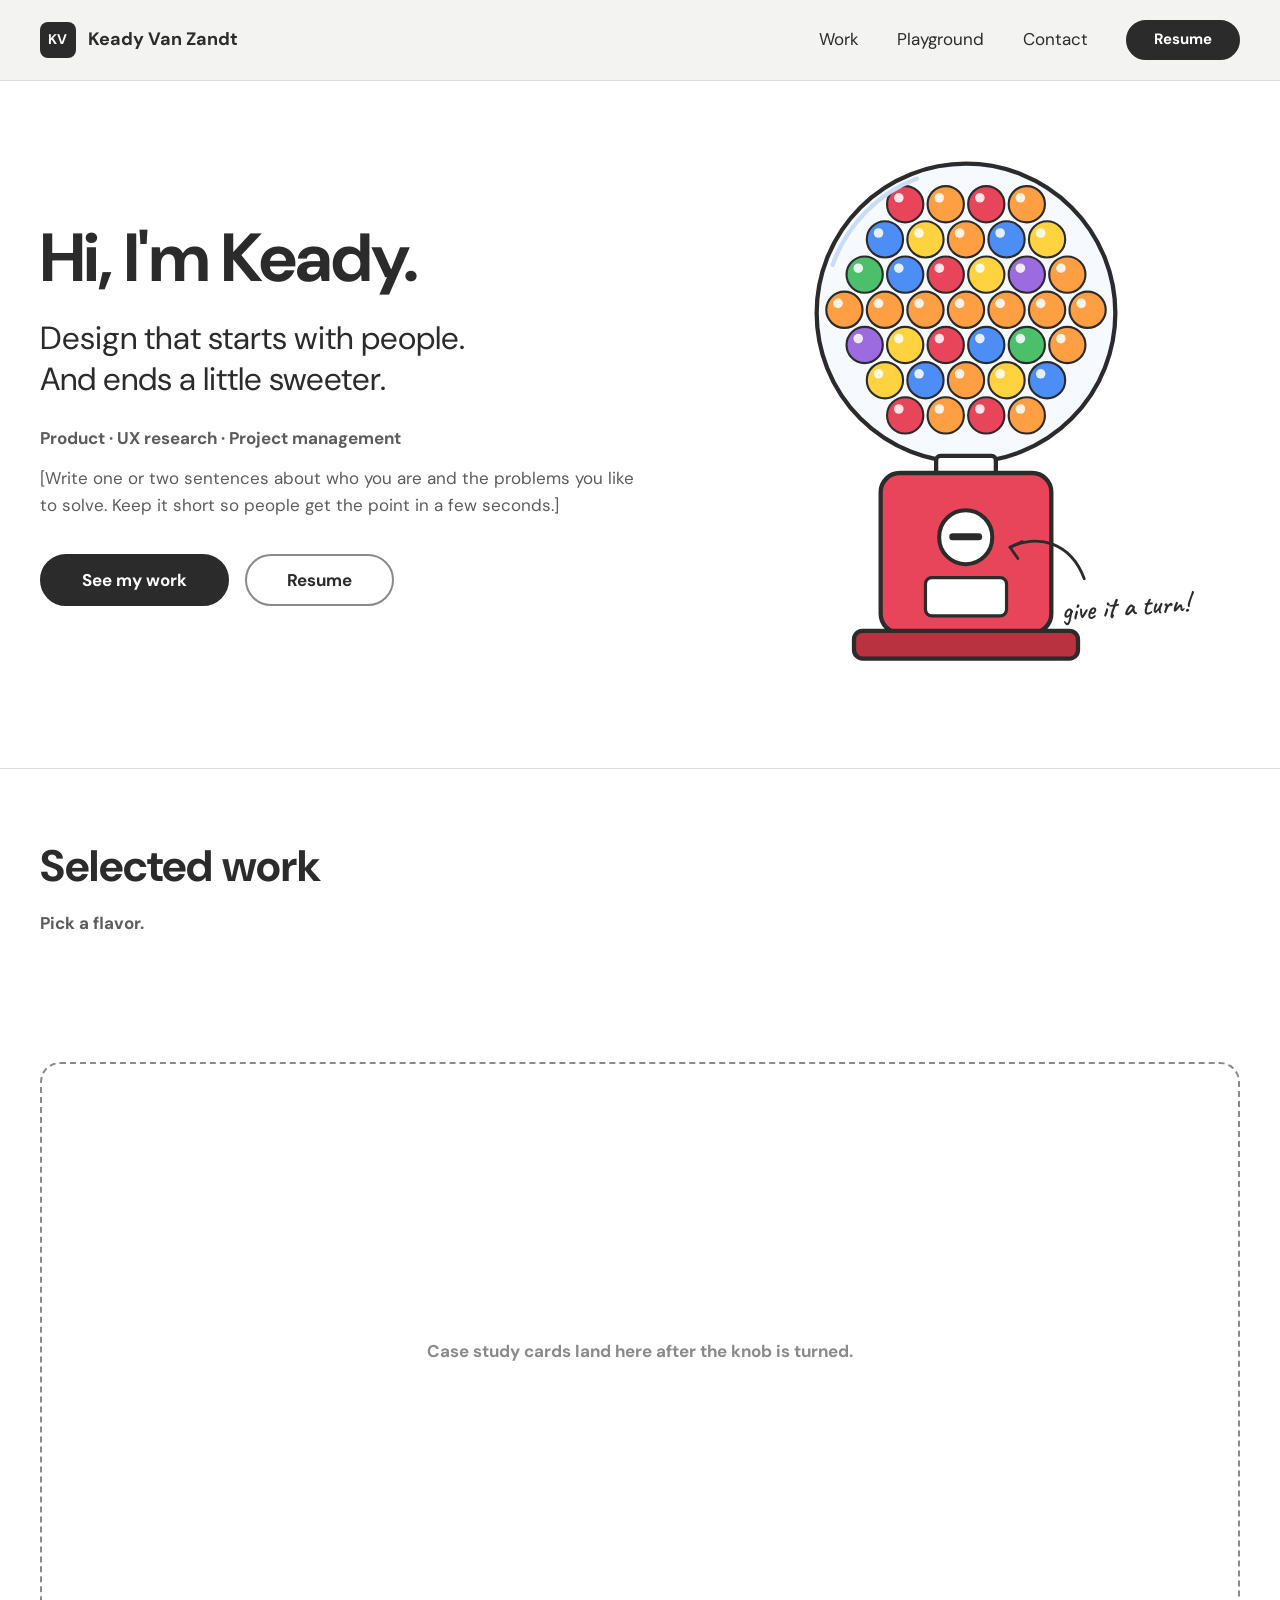
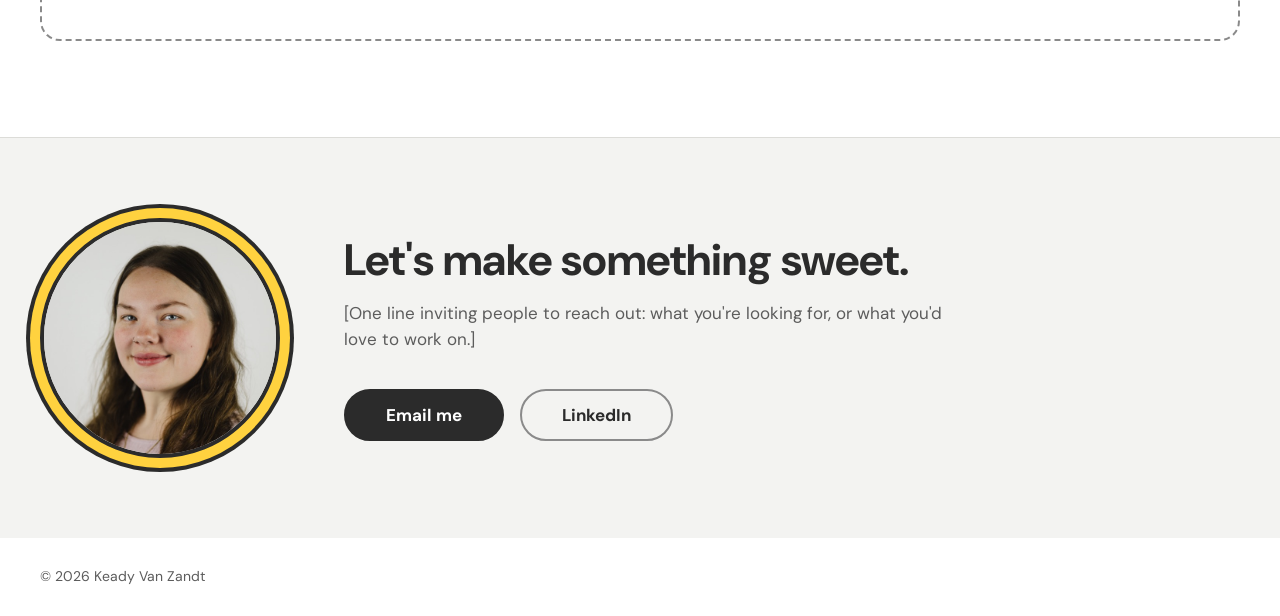
==== index.html @ 641cf319 "Start portfolio site from Milestone 2 wireframes Home page with the gumball machine and flavor filte" ====
<!doctype html>
<html lang="en">
<head>
<meta charset="utf-8">
<meta name="viewport" content="width=device-width, initial-scale=1">
<title>Keady Van Zandt | Product, UX Research &amp; Project Management</title>
<meta name="description" content="Portfolio of Keady Van Zandt. Design that starts with people. And ends a little sweeter.">
<script>document.documentElement.classList.add("js");</script>
<link rel="preconnect" href="https://fonts.googleapis.com">
<link rel="preconnect" href="https://fonts.gstatic.com" crossorigin>
<link href="https://fonts.googleapis.com/css2?family=Caveat:wght@600&family=DM+Sans:opsz,wght@9..40,400;9..40,700&display=swap" rel="stylesheet">
<link rel="stylesheet" href="css/styles.css">
<script src="js/main.js" defer></script>
</head>

<body>
<a class="skip-link" href="#main">Skip to content</a>

<!-- ===== HEADER ===== -->
<header class="site-header">
  <div class="container">
    <a class="brand" href="index.html"><span class="brand-mark" aria-hidden="true">KV</span> Keady Van Zandt</a>
    <nav class="site-nav" aria-label="Main">
      <a href="#work">Work</a>
      <a href="playground.html">Playground</a>
      <a href="#contact">Contact</a>
      <!-- Put your resume PDF in the assets folder and name it Resume.pdf -->
      <a class="btn btn-sm" href="assets/Resume.pdf" target="_blank" rel="noopener">Resume</a>
    </nav>
  </div>
</header>

<main id="main">

  <!-- ===== HERO ===== -->
  <section class="hero" aria-labelledby="hero-title">
    <div class="container">

      <div class="hero-text">
        <h1 id="hero-title">Hi, I'm Keady.</h1>
        <p class="tagline">Design that starts with people.<br>And ends a little sweeter.</p>
        <p class="roles">Product · UX research · Project management</p>
        <p class="intro">[Write one or two sentences about who you are and the problems you like to solve. Keep it short so people get the point in a few seconds.]</p>
        <div class="hero-actions">
          <a class="btn" id="see-work" href="#work">See my work</a>
          <a class="btn btn-outline" href="assets/Resume.pdf" target="_blank" rel="noopener">Resume</a>
        </div>
      </div>

      <!-- Gumball machine. The gumballs inside the globe are added by js/main.js -->
      <div class="machine">
        <svg viewBox="0 0 300 480" role="img" aria-label="A gumball machine full of colorful gumballs">
          <circle class="globe-glass" cx="150" cy="150" r="140"/>
          <g id="globe-balls"></g>
          <path class="globe-shine" d="M25 105 A134 134 0 0 1 104 24"/>
          <rect class="machine-neck" x="122" y="284" width="56" height="20" rx="4"/>
          <rect class="machine-body" x="70" y="300" width="160" height="150" rx="18"/>
          <rect class="chute" x="112" y="398" width="76" height="36" rx="6"/>
          <rect class="machine-base" x="45" y="448" width="210" height="26" rx="8"/>
        </svg>

        <!-- The knob is a real button: works with Tab + Enter -->
        <button class="knob" id="knob" type="button" aria-label="Turn the knob to see my work" aria-controls="tray"></button>

        <p class="turn-hint" aria-hidden="true">
          <svg viewBox="0 0 80 50"><path d="M74 46 C62 14 34 6 8 18"/><path d="M8 18 L19 13 M8 18 L15 28"/></svg>
          <span>give it a turn!</span>
        </p>
      </div>

    </div>
  </section>


  <!-- ===== SELECTED WORK ===== -->
  <section class="work" id="work" aria-labelledby="work-title">
    <div class="container">
      <h2 class="section-title" id="work-title">Selected work</h2>
      <p class="flavor-label" id="flavor-label">Pick a flavor.</p>

      <!-- data-filter must match the words in each card's data-flavors -->
      <div class="chips" id="flavor-chips" role="group" aria-labelledby="flavor-label">
        <button class="chip" type="button" data-filter="all" aria-pressed="true">All</button>
        <button class="chip" type="button" data-filter="product" data-color="cherry" aria-pressed="false">Product</button>
        <button class="chip" type="button" data-filter="design" data-color="blueberry" aria-pressed="false">UX Design</button>
        <button class="chip" type="button" data-filter="research" data-color="lime" aria-pressed="false">UX Research</button>
        <button class="chip" type="button" data-filter="pm" data-color="tangerine" aria-pressed="false">Project Mgmt</button>
      </div>

      <p class="start-with" id="start-with" aria-live="polite"></p>

      <div class="tray" id="tray">
        <p class="tray-empty">Case study cards land here after the knob is turned.</p>

        <div class="grid">
          <!--
            CARD TEMPLATE
            data-color   = gumball color (cherry, blueberry, lime, tangerine, grape, lemon)
            data-flavors = which filter chips show this card (product, design, research, pm), separated by spaces
          -->
          <article class="card" data-color="tangerine" data-flavors="pm product">
            <div class="card-head">
              <span class="card-ball" aria-hidden="true"></span>
              <div>
                <h3 class="card-title">Partner Platform Rollout</h3>
                <p class="card-year">2026</p>
              </div>
            </div>
            <p class="card-headline">Getting nearly 1,000 agencies onto one ordering system</p>
            <p class="card-meta">~1,000 agencies · training · full grant cycle</p>
            <a class="card-link" href="case-partner-platform.html" data-bubble>Read case study<span class="sr-only">: Partner Platform Rollout</span> <span aria-hidden="true">→</span></a>
          </article>

          <article class="card" data-color="cherry" data-flavors="product">
            <div class="card-head">
              <span class="card-ball" aria-hidden="true"></span>
              <div>
                <h3 class="card-title">CRM to Power BI Pipeline</h3>
                <p class="card-year">2026</p>
              </div>
            </div>
            <p class="card-headline">From CRM entry to dashboards leadership actually opens</p>
            <p class="card-meta">Donor retention · total raised · campaign progress</p>
            <a class="card-link" href="case-crm-power-bi.html" data-bubble>Read case study<span class="sr-only">: CRM to Power BI Pipeline</span> <span aria-hidden="true">→</span></a>
          </article>

          <article class="card" data-color="lime" data-flavors="research">
            <div class="card-head">
              <span class="card-ball" aria-hidden="true"></span>
              <div>
                <h3 class="card-title">Motivated Avoidance Study</h3>
                <p class="card-year">2026</p>
              </div>
            </div>
            <p class="card-headline">Why people skip the chatbot even when they can use it</p>
            <p class="card-meta">3 automation experiences · survey design</p>
            <a class="card-link" href="case-motivated-avoidance.html" data-bubble>Read case study<span class="sr-only">: Motivated Avoidance Study</span> <span aria-hidden="true">→</span></a>
          </article>

          <article class="card" data-color="blueberry" data-flavors="design">
            <div class="card-head">
              <span class="card-ball" aria-hidden="true"></span>
              <div>
                <h3 class="card-title">Skylight</h3>
                <p class="card-year">2026</p>
              </div>
            </div>
            <p class="card-headline">An ERP that bends to the nonprofit, not the other way</p>
            <p class="card-meta">Conceptual model · AI agents</p>
            <a class="card-link" href="case-skylight.html" data-bubble>Read case study<span class="sr-only">: Skylight</span> <span aria-hidden="true">→</span></a>
          </article>
        </div>
      </div>
    </div>
  </section>


  <!-- ===== CONTACT ===== -->
  <section class="contact" id="contact" aria-labelledby="contact-title">
    <div class="container contact-inner">
      <!-- Web-sized copy of images/Headshot.JPG (600x600) -->
      <img class="headshot" src="images/headshot-web.jpg" alt="Keady Van Zandt smiling, in a pink top, against a light gray background" width="240" height="240">
      <div>
        <h2 class="section-title" id="contact-title">Let's make something sweet.</h2>
        <p>[One line inviting people to reach out: what you're looking for, or what you'd love to work on.]</p>
        <div class="hero-actions">
          <!-- Replace with your real email address and LinkedIn URL -->
          <a class="btn" href="mailto:your-email@example.com">Email me</a>
          <a class="btn btn-outline" href="https://www.linkedin.com/in/your-profile" target="_blank" rel="noopener">LinkedIn</a>
        </div>
      </div>
    </div>
  </section>

</main>

<footer class="site-footer">
  <div class="container">© 2026 Keady Van Zandt</div>
</footer>
</body>
</html>
---- css/styles.css ----
/* =========================================================
   Keady Van Zandt: Portfolio
   styles.css
   ---------------------------------------------------------
   1. Variables (colors, fonts, sizes)
   2. Base
   3. Header + buttons
   4. Hero + gumball machine
   5. Selected work (flavor chips, tray, cards)
   6. Contact + footer
   7. Case study pages
   8. Animations (flying gumballs, bubble transition)
   9. Responsive
   10. Reduced motion
   ========================================================= */


/* ---------- 1. Variables ---------- */
:root {
  /* Gumball flavors. Change these to re-color the whole site. */
  --cherry: #e8455a;     /* Product */
  --blueberry: #4c8df6;  /* UX Design */
  --lime: #4cbf6b;       /* UX Research */
  --tangerine: #ff9f43;  /* Project Mgmt */
  --grape: #9b6bdf;
  --lemon: #ffd23f;

  --ink: #2b2b2b;
  --ink-soft: #5c5c5c;
  --muted: #8a8a8a;
  --line: #dcdcd8;
  --paper: #ffffff;
  --paper-2: #f3f3f1;

  --radius: 16px;
  --max: 1200px;
  --header-h: 80px;

  --font: "DM Sans", system-ui, -apple-system, "Segoe UI", Arial, sans-serif;
  --hand: "Caveat", "Bradley Hand", cursive;
}

/* Any element with data-color="..." gets that flavor as --flavor */
[data-color="cherry"]    { --flavor: var(--cherry); }
[data-color="blueberry"] { --flavor: var(--blueberry); }
[data-color="lime"]      { --flavor: var(--lime); }
[data-color="tangerine"] { --flavor: var(--tangerine); }
[data-color="grape"]     { --flavor: var(--grape); }
[data-color="lemon"]     { --flavor: var(--lemon); }


/* ---------- 2. Base ---------- */
*, *::before, *::after { box-sizing: border-box; }

html { scroll-behavior: smooth; }

body {
  margin: 0;
  font-family: var(--font);
  font-size: 1.0625rem;
  line-height: 1.55;
  color: var(--ink);
  background: var(--paper);
  -webkit-font-smoothing: antialiased;
}

img { display: block; max-width: 100%; height: auto; }
a { color: inherit; }
h1, h2, h3 { margin: 0; line-height: 1.15; }

.container {
  width: min(100% - 48px, var(--max));
  margin-inline: auto;
}
.container.narrow { width: min(100% - 48px, 1000px); }

:focus-visible {
  outline: 3px solid var(--blueberry);
  outline-offset: 3px;
}

.sr-only {
  position: absolute;
  width: 1px; height: 1px;
  overflow: hidden;
  clip: rect(0 0 0 0);
  white-space: nowrap;
}

.skip-link {
  position: absolute;
  left: -9999px;
  top: 12px;
  z-index: 200;
  padding: 10px 18px;
  border-radius: 999px;
  background: var(--ink);
  color: #fff;
  font-weight: 700;
}
.skip-link:focus { left: 16px; }


/* ---------- 3. Header + buttons ---------- */
.site-header {
  position: sticky;
  top: 0;
  z-index: 50;
  background: var(--paper-2);
  border-bottom: 1px solid var(--line);
}
.site-header .container {
  display: flex;
  align-items: center;
  justify-content: space-between;
  gap: 24px;
  min-height: var(--header-h);
}

.brand {
  display: flex;
  align-items: center;
  gap: 12px;
  font-weight: 700;
  font-size: 1.125rem;
  text-decoration: none;
}
.brand-mark {
  display: grid;
  place-items: center;
  width: 36px;
  height: 36px;
  border-radius: 8px;
  background: var(--ink);
  color: #fff;
  font-size: 0.875rem;
  letter-spacing: 0.02em;
}

.site-nav {
  display: flex;
  align-items: center;
  gap: clamp(16px, 3vw, 44px);
}
.site-nav a:not(.btn) {
  padding: 4px 0;
  text-decoration: none;
  border-bottom: 2px solid transparent;
}
.site-nav a:not(.btn):hover,
.site-nav a[aria-current="page"] { border-color: currentColor; }

.btn {
  display: inline-flex;
  align-items: center;
  justify-content: center;
  min-height: 52px;
  padding: 0 40px;
  border: 2px solid var(--ink);
  border-radius: 999px;
  background: var(--ink);
  color: #fff;
  font: inherit;
  font-weight: 700;
  text-decoration: none;
  cursor: pointer;
  transition: transform 0.15s ease, border-color 0.15s ease;
}
.btn:hover { transform: translateY(-2px); }
.btn-outline {
  background: transparent;
  color: var(--ink);
  border-color: var(--muted);
}
.btn-outline:hover { border-color: var(--ink); }
.btn-sm {
  min-height: 40px;
  padding: 0 26px;
  font-size: 0.9375rem;
}


/* ---------- 4. Hero + gumball machine ---------- */
.hero {
  padding: 72px 0 96px;
  border-bottom: 1px solid var(--line);
}
.hero .container {
  display: grid;
  grid-template-columns: 1.1fr 1fr;
  gap: 48px;
  align-items: center;
}
.hero h1 {
  font-size: clamp(2.75rem, 6vw, 4.25rem);
  letter-spacing: -0.02em;
}
.tagline {
  margin: 20px 0 0;
  font-size: clamp(1.5rem, 2.6vw, 2rem);
  line-height: 1.3;
}
.roles {
  margin: 24px 0 0;
  font-weight: 700;
  color: var(--ink-soft);
}
.intro {
  max-width: 52ch;
  margin: 14px 0 0;
  color: var(--ink-soft);
}
.hero-actions {
  display: flex;
  flex-wrap: wrap;
  gap: 16px;
  margin-top: 36px;
}

.machine {
  position: relative;
  width: min(100%, 320px);
  margin-inline: auto;
}
.machine svg { width: 100%; height: auto; overflow: visible; }

.globe-glass  { fill: #f6faff; stroke: var(--ink); stroke-width: 4; }
.globe-shine  { fill: none; stroke: #c9dcf5; stroke-width: 4; stroke-linecap: round; }
.machine-neck { fill: #fff; stroke: var(--ink); stroke-width: 4; }
.machine-body { fill: var(--cherry); stroke: var(--ink); stroke-width: 4; }
.chute        { fill: #fff; stroke: var(--ink); stroke-width: 3; }
.machine-base { fill: #b8323f; stroke: var(--ink); stroke-width: 4; }

.gumball circle:first-child { stroke: var(--ink); stroke-width: 2; }
.gumball-shine { fill: #fff; opacity: 0.85; }
.gumball {
  transform-box: fill-box;
  transform-origin: center;
  transition: transform 0.45s ease-in, opacity 0.45s ease-in;
}
.gumball.is-gone { transform: translateY(40px) scale(0.6); opacity: 0; }
.gumball.is-new  { animation: gumball-in 0.6s ease-out backwards; }

/* The knob is a real <button>, laid over the SVG */
.knob {
  position: absolute;
  left: 50%;
  top: 73.96%;            /* 355 / 480 in the SVG viewBox */
  width: 18%;
  aspect-ratio: 1;
  padding: 0;
  border: 4px solid var(--ink);
  border-radius: 50%;
  background: #fff;
  cursor: pointer;
  transform: translate(-50%, -50%);
  transition: rotate 0.8s cubic-bezier(0.3, 1.4, 0.5, 1), box-shadow 0.2s ease;
}
.knob::before {
  content: "";
  position: absolute;
  left: 16%;
  right: 16%;
  top: 50%;
  height: 7px;
  margin-top: -3.5px;
  border-radius: 4px;
  background: var(--ink);
}
.knob:hover { box-shadow: 0 0 0 7px rgba(255, 255, 255, 0.45); }

.turn-hint {
  position: absolute;
  left: 61%;
  top: 72%;
  margin: 0;
  pointer-events: none;
}
.turn-hint svg { display: block; width: 90px; fill: none; stroke: var(--ink); stroke-width: 2.5; stroke-linecap: round; }
.turn-hint span {
  display: block;
  margin: 2px 0 0 60px;
  font-family: var(--hand);
  font-size: 1.75rem;
  font-weight: 600;
  white-space: nowrap;
  transform: rotate(-4deg);
}


/* ---------- 5. Selected work ---------- */
.work,
.contact { scroll-margin-top: var(--header-h); }

.work { padding: 72px 0 96px; }

.section-title { font-size: clamp(2rem, 4vw, 2.75rem); }

.flavor-label {
  margin: 18px 0 0;
  font-weight: 700;
  color: var(--ink-soft);
}

.chips {
  display: flex;
  flex-wrap: wrap;
  gap: 12px;
  margin-top: 16px;
}
.chip {
  display: inline-flex;
  align-items: center;
  gap: 8px;
  padding: 10px 22px;
  border: 2px solid var(--muted);
  border-radius: 999px;
  background: #fff;
  color: var(--ink);
  font: inherit;
  font-size: 0.9375rem;
  font-weight: 700;
  cursor: pointer;
}
.chip::before {
  content: "";
  width: 12px;
  height: 12px;
  border-radius: 50%;
  background: var(--flavor);
}
.chip[data-filter="all"]::before { display: none; }
.chip:hover { border-color: var(--ink); }
.chip[aria-pressed="true"] {
  background: var(--ink);
  border-color: var(--ink);
  color: #fff;
}

.start-with {
  min-height: 1.55em;
  margin: 20px 0 16px;
  font-weight: 700;
  color: var(--ink-soft);
}

.tray {
  position: relative;
  border: 2px dashed transparent;
  border-radius: calc(var(--radius) + 4px);
}
.tray-empty { display: none; }

.grid {
  display: grid;
  grid-template-columns: repeat(2, 1fr);
  gap: 20px;
}

.card {
  position: relative;
  padding: 26px 28px 28px;
  border: 3px solid var(--ink);
  border-radius: var(--radius);
  background: #fff;
  transition: opacity 0.45s ease, border-color 0.3s ease, transform 0.2s ease, box-shadow 0.2s ease;
}
.card:hover {
  transform: translateY(-3px);
  box-shadow: 0 8px 0 -2px var(--flavor);
}
.card-head {
  display: flex;
  align-items: center;
  gap: 16px;
}
.card-ball {
  flex: none;
  width: 54px;
  height: 54px;
  border: 2px solid var(--ink);
  border-radius: 50%;
  background:
    radial-gradient(circle at 32% 30%, rgba(255, 255, 255, 0.9) 0 12%, transparent 13%),
    var(--flavor, #ddd);
}
.card-ball.pop { animation: pop 0.45s ease-out; }
.card-title { font-size: 1.125rem; }
.card-year { margin: 2px 0 0; font-size: 0.875rem; color: var(--ink-soft); }
.card-headline {
  margin: 26px 0 0;
  font-size: clamp(1.25rem, 2vw, 1.5rem);
  font-weight: 700;
  line-height: 1.25;
}
.card-meta { margin: 16px 0 0; font-size: 0.9375rem; color: var(--ink-soft); }
.card-link {
  display: inline-block;
  margin-top: 12px;
  font-weight: 700;
  text-decoration: none;
}
/* Makes the whole card clickable */
.card-link::after {
  content: "";
  position: absolute;
  inset: 0;
  border-radius: var(--radius);
}
.card-link:hover { text-decoration: underline; }

/* Filter: cards that don't match fade back */
.card.is-dimmed,
.js .card.is-in.is-dimmed {
  opacity: 0.4;
  border-color: var(--line);
}

/* Before the knob is turned (only when JavaScript is running) */
.js .tray:not(.is-filled) { border-color: var(--muted); }
.js .tray:not(.is-filled) .tray-empty {
  display: grid;
  place-items: center;
  position: absolute;
  inset: 0;
  z-index: 1;
  margin: 0;
  padding: 24px;
  text-align: center;
  font-weight: 700;
  color: var(--muted);
}
.js .card { opacity: 0; visibility: hidden; }
.js .card.is-in { opacity: 1; visibility: visible; }
.js .chips:not(.is-ready) { visibility: hidden; }


/* ---------- 6. Contact + footer ---------- */
.contact {
  padding: 80px 0;
  background: var(--paper-2);
  border-top: 1px solid var(--line);
}
.contact p { max-width: 52ch; margin: 14px 0 0; color: var(--ink-soft); }
.contact-inner {
  display: flex;
  align-items: center;
  gap: clamp(28px, 5vw, 64px);
}
.headshot {
  flex: none;
  width: clamp(160px, 20vw, 240px);
  height: auto;
  aspect-ratio: 1;
  object-fit: cover;
  object-position: center;
  border-radius: 50%;
  border: 4px solid var(--ink);
  box-shadow: 0 0 0 10px var(--lemon), 0 0 0 14px var(--ink);
  background: var(--paper);
}
@media (max-width: 640px) {
  .contact-inner { flex-direction: column; align-items: flex-start; }
}

.site-footer {
  padding: 28px 0;
  font-size: 0.875rem;
  color: var(--ink-soft);
}


/* ---------- 7. Case study pages ---------- */
.case { padding: 40px 0 80px; }

.back-link {
  font-size: 0.9375rem;
  font-weight: 700;
  color: var(--ink-soft);
  text-decoration: none;
}
.back-link:hover { color: var(--ink); }

.case-title {
  display: flex;
  align-items: center;
  gap: 18px;
  margin-top: 32px;
  font-size: clamp(2.25rem, 5vw, 3rem);
}
.case-title .card-ball { width: 46px; height: 46px; }
.case-sub {
  margin: 14px 0 0;
  font-size: 1.375rem;
  color: var(--ink-soft);
}

.facts {
  display: grid;
  grid-template-columns: repeat(3, 1fr);
  gap: 18px;
  margin: 30px 0;
}
.fact {
  padding: 18px 20px;
  border-radius: 10px;
  background: var(--paper-2);
}
.fact dt {
  font-size: 0.75rem;
  letter-spacing: 0.06em;
  text-transform: uppercase;
  color: var(--ink-soft);
}
.fact dd { margin: 6px 0 0; font-weight: 700; }

.case-hero { margin: 0; }
.case-hero img,
.gallery img { width: 100%; border-radius: 10px; }

/* Gray "X" boxes. Swap each one for an <img> when you have screenshots. */
.placeholder-img {
  display: grid;
  place-items: center;
  aspect-ratio: 5 / 2;
  border-radius: 10px;
  background:
    linear-gradient(to top right, transparent calc(50% - 1px), #fff, transparent calc(50% + 1px)),
    linear-gradient(to bottom right, transparent calc(50% - 1px), #fff, transparent calc(50% + 1px)),
    #c9c9c6;
  font-size: 0.875rem;
  font-weight: 700;
}
.figure-note {
  margin: 10px 0 0;
  font-size: 0.875rem;
  color: var(--ink-soft);
}

.case-section { margin-top: 52px; }
.case-section h2 { margin-bottom: 14px; font-size: 1.75rem; }
.case-section p { max-width: 65ch; margin: 0 0 1em; }

.with-aside {
  display: grid;
  grid-template-columns: 2fr 1fr;
  gap: 32px;
  align-items: start;
}
.callout {
  padding: 18px 20px;
  border: 2px solid var(--muted);
  border-left: 8px solid var(--flavor, var(--muted));
  border-radius: 12px;
  background: var(--paper-2);
}
.callout h3 {
  margin-bottom: 8px;
  font-size: 0.75rem;
  letter-spacing: 0.06em;
  text-transform: uppercase;
  color: var(--ink-soft);
}
.callout p { margin: 0; font-size: 0.9375rem; }

.stats {
  display: grid;
  grid-template-columns: repeat(3, 1fr);
  gap: 18px;
}
.stat {
  padding: 24px;
  border-radius: 12px;
  background: var(--paper-2);
}
.stat-num { display: block; font-size: 2.5rem; font-weight: 700; line-height: 1; }
.stat-label { display: block; margin-top: 12px; font-size: 0.875rem; color: var(--ink-soft); }

.gallery {
  display: grid;
  grid-template-columns: repeat(2, 1fr);
  gap: 16px;
}
.gallery .placeholder-img { aspect-ratio: 16 / 9; }

.next-project {
  margin-top: 60px;
  padding-top: 28px;
  border-top: 1px solid var(--line);
  text-align: right;
}
.next-project a { font-weight: 700; text-decoration: none; }
.next-project a:hover { text-decoration: underline; }

/* Playground page */
.page-intro { padding: 64px 0 24px; }
.page-intro p { max-width: 52ch; color: var(--ink-soft); }


/* ---------- 8. Animations ---------- */
.flying-ball {
  position: absolute;
  top: 0;
  left: 0;
  z-index: 40;           /* below the sticky header */
  border: 2px solid var(--ink);
  border-radius: 50%;
  background:
    radial-gradient(circle at 32% 30%, rgba(255, 255, 255, 0.9) 0 12%, transparent 13%),
    var(--flavor);
  pointer-events: none;
  will-change: transform;
}

.bubble,
.bubble-reveal {
  position: fixed;
  z-index: 100;
  background: var(--flavor);
  pointer-events: none;
}
.bubble { border-radius: 50%; }
.bubble-reveal { inset: 0; }

@keyframes pop {
  0%   { transform: scale(0.4); }
  60%  { transform: scale(1.15); }
  100% { transform: scale(1); }
}
@keyframes gumball-in {
  from { transform: translateY(-80px); opacity: 0; }
}


/* ---------- 9. Responsive ---------- */
@media (max-width: 860px) {
  .hero { padding: 48px 0 64px; }
  .hero .container { grid-template-columns: 1fr; }
  .grid,
  .with-aside,
  .gallery { grid-template-columns: 1fr; }
}

@media (max-width: 640px) {
  :root { --header-h: 64px; }
  .site-header .container { flex-wrap: wrap; padding: 12px 0; gap: 12px; }
  .site-nav { gap: 18px; font-size: 0.9375rem; }
  .machine { width: min(100%, 260px); }
  .turn-hint { position: static; text-align: center; }
  .turn-hint svg { display: none; }
  .turn-hint span { margin: 8px 0 0; }
  .facts,
  .stats { grid-template-columns: 1fr; }
  .card { padding: 22px; }
}


/* ---------- 10. Reduced motion ---------- */
@media (prefers-reduced-motion: reduce) {
  html { scroll-behavior: auto; }
  *, *::before, *::after {
    animation-duration: 0.01ms !important;
    transition-duration: 0.01ms !important;
  }
}
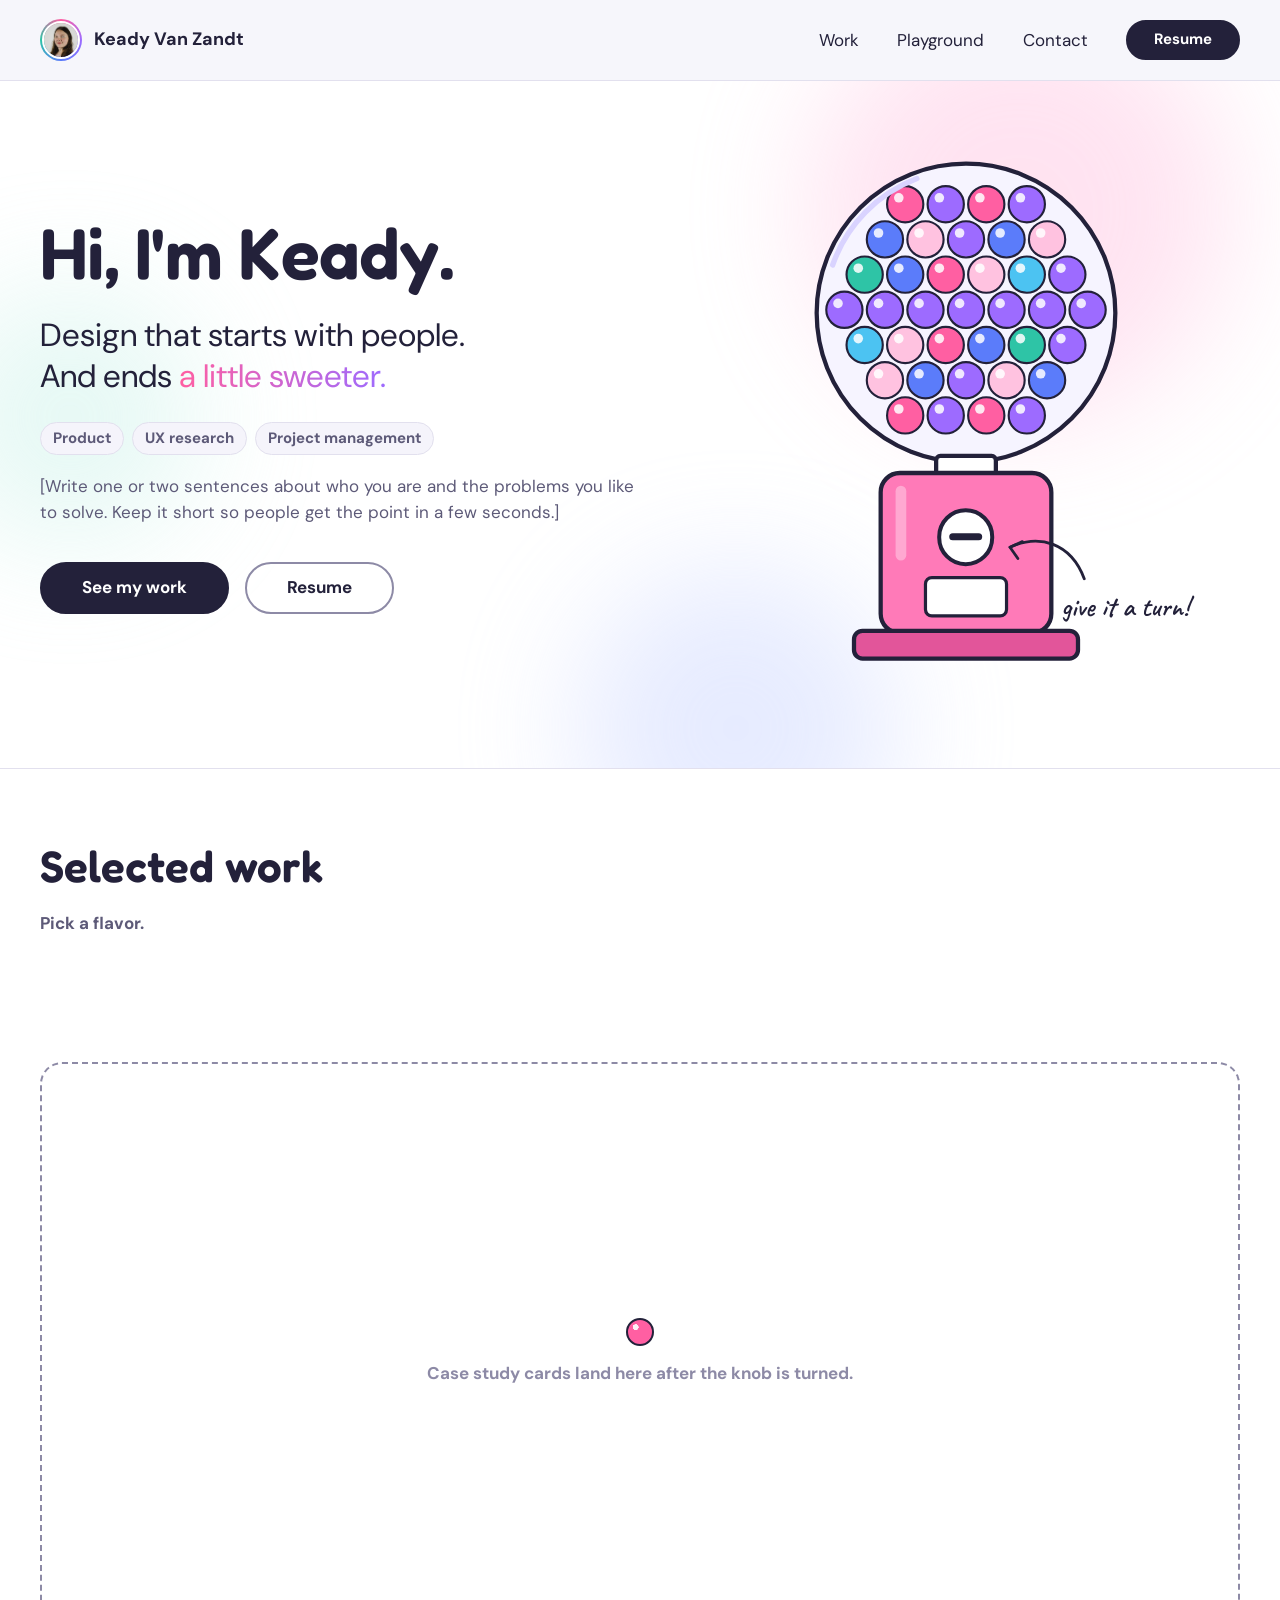
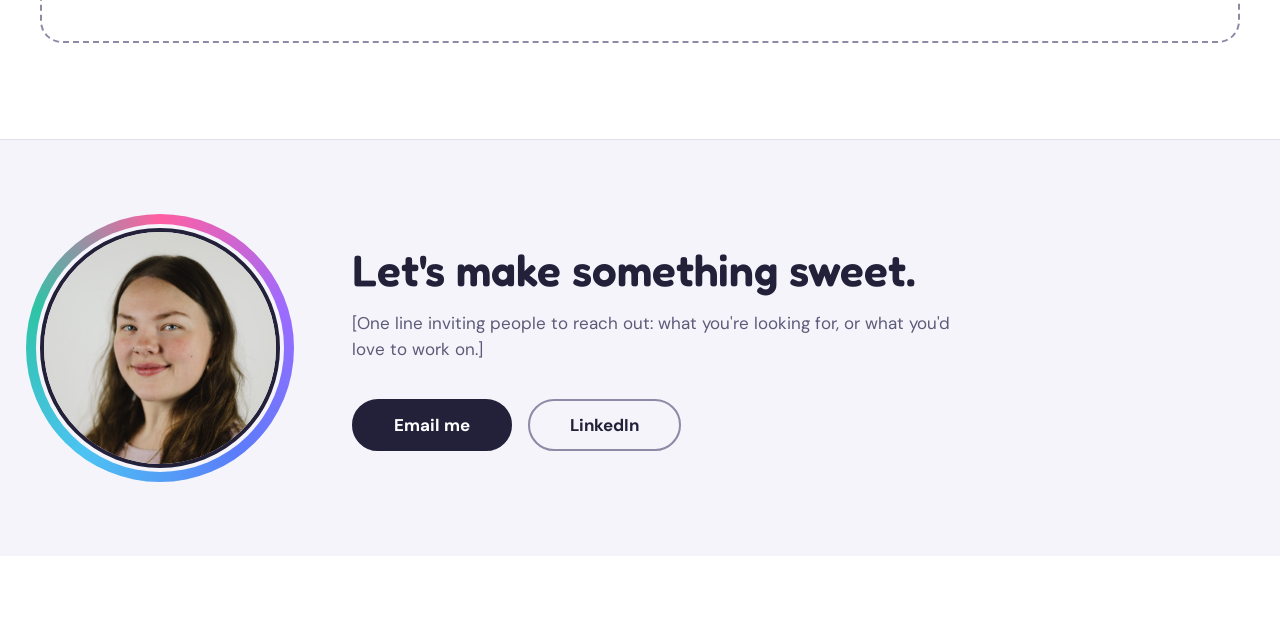
==== commit c1af63a3: "Add animations, pink machine, bubble transition and Fredoka headings Cooler gumball palette with a p" ====
--- a/index.html
+++ b/index.html
@@ -5,10 +5,23 @@
 <meta name="viewport" content="width=device-width, initial-scale=1">
 <title>Keady Van Zandt | Product, UX Research &amp; Project Management</title>
 <meta name="description" content="Portfolio of Keady Van Zandt. Design that starts with people. And ends a little sweeter.">
-<script>document.documentElement.classList.add("js");</script>
+<script>
+  /* Runs before the page appears. Turns on animations, and if you arrived
+     through a bubble, covers the page so the bubble can pop. Keep this on every page. */
+  (function (d) {
+    d.classList.add("js");
+    try {
+      var c = sessionStorage.getItem("kv-bubble");
+      if (c && !matchMedia("(prefers-reduced-motion: reduce)").matches) {
+        d.classList.add("is-arriving");
+        d.style.setProperty("--arrive", "var(--" + c + ")");
+      } else if (c) { sessionStorage.removeItem("kv-bubble"); }
+    } catch (e) {}
+  })(document.documentElement);
+</script>
 <link rel="preconnect" href="https://fonts.googleapis.com">
 <link rel="preconnect" href="https://fonts.gstatic.com" crossorigin>
-<link href="https://fonts.googleapis.com/css2?family=Caveat:wght@600&family=DM+Sans:opsz,wght@9..40,400;9..40,700&display=swap" rel="stylesheet">
+<link href="https://fonts.googleapis.com/css2?family=Caveat:wght@600&family=DM+Sans:opsz,wght@9..40,400;9..40,700&family=Fredoka:wght@500;600&display=swap" rel="stylesheet">
 <link rel="stylesheet" href="css/styles.css">
 <script src="js/main.js" defer></script>
 </head>
@@ -19,7 +32,10 @@
 <!-- ===== HEADER ===== -->
 <header class="site-header">
   <div class="container">
-    <a class="brand" href="index.html"><span class="brand-mark" aria-hidden="true">KV</span> Keady Van Zandt</a>
+    <a class="brand" href="index.html">
+      <span class="brand-photo"><img src="images/headshot-web.jpg" alt="" width="42" height="42"></span>
+      Keady Van Zandt
+    </a>
     <nav class="site-nav" aria-label="Main">
       <a href="#work">Work</a>
       <a href="playground.html">Playground</a>
@@ -34,33 +50,45 @@
 
   <!-- ===== HERO ===== -->
   <section class="hero" aria-labelledby="hero-title">
+    <div class="blobs" aria-hidden="true">
+      <span class="blob blob-1"></span>
+      <span class="blob blob-2"></span>
+      <span class="blob blob-3"></span>
+    </div>
+
     <div class="container">
 
       <div class="hero-text">
-        <h1 id="hero-title">Hi, I'm Keady.</h1>
-        <p class="tagline">Design that starts with people.<br>And ends a little sweeter.</p>
-        <p class="roles">Product · UX research · Project management</p>
-        <p class="intro">[Write one or two sentences about who you are and the problems you like to solve. Keep it short so people get the point in a few seconds.]</p>
-        <div class="hero-actions">
+        <!-- data-split makes each letter bounce in -->
+        <h1 id="hero-title" data-split>Hi, I'm Keady.</h1>
+        <p class="tagline" data-reveal style="--d: 550ms">Design that starts with people.<br>And ends <em>a little sweeter.</em></p>
+        <ul class="roles" data-reveal style="--d: 700ms" aria-label="What I do">
+          <li data-color="bubblegum">Product</li>
+          <li data-color="mint">UX research</li>
+          <li data-color="grape">Project management</li>
+        </ul>
+        <p class="intro" data-reveal style="--d: 820ms">[Write one or two sentences about who you are and the problems you like to solve. Keep it short so people get the point in a few seconds.]</p>
+        <div class="hero-actions" data-reveal style="--d: 950ms">
           <a class="btn" id="see-work" href="#work">See my work</a>
           <a class="btn btn-outline" href="assets/Resume.pdf" target="_blank" rel="noopener">Resume</a>
         </div>
       </div>
 
       <!-- Gumball machine. The gumballs inside the globe are added by js/main.js -->
-      <div class="machine">
-        <svg viewBox="0 0 300 480" role="img" aria-label="A gumball machine full of colorful gumballs">
+      <div class="machine" data-reveal="drop" style="--d: 250ms">
+        <svg viewBox="0 0 300 480" role="img" aria-label="A pink gumball machine full of colorful gumballs">
           <circle class="globe-glass" cx="150" cy="150" r="140"/>
           <g id="globe-balls"></g>
           <path class="globe-shine" d="M25 105 A134 134 0 0 1 104 24"/>
           <rect class="machine-neck" x="122" y="284" width="56" height="20" rx="4"/>
           <rect class="machine-body" x="70" y="300" width="160" height="150" rx="18"/>
+          <rect class="body-shine" x="84" y="312" width="10" height="70" rx="5"/>
           <rect class="chute" x="112" y="398" width="76" height="36" rx="6"/>
           <rect class="machine-base" x="45" y="448" width="210" height="26" rx="8"/>
         </svg>
 
         <!-- The knob is a real button: works with Tab + Enter -->
-        <button class="knob" id="knob" type="button" aria-label="Turn the knob to see my work" aria-controls="tray"></button>
+        <button class="knob is-idle" id="knob" type="button" aria-label="Turn the knob to see my work" aria-controls="tray"></button>
 
         <p class="turn-hint" aria-hidden="true">
           <svg viewBox="0 0 80 50"><path d="M74 46 C62 14 34 6 8 18"/><path d="M8 18 L19 13 M8 18 L15 28"/></svg>
@@ -75,30 +103,31 @@
   <!-- ===== SELECTED WORK ===== -->
   <section class="work" id="work" aria-labelledby="work-title">
     <div class="container">
-      <h2 class="section-title" id="work-title">Selected work</h2>
-      <p class="flavor-label" id="flavor-label">Pick a flavor.</p>
+      <h2 class="section-title" id="work-title" data-reveal>Selected work</h2>
+      <p class="flavor-label" id="flavor-label" data-reveal style="--d: 100ms">Pick a flavor.</p>
 
       <!-- data-filter must match the words in each card's data-flavors -->
       <div class="chips" id="flavor-chips" role="group" aria-labelledby="flavor-label">
         <button class="chip" type="button" data-filter="all" aria-pressed="true">All</button>
-        <button class="chip" type="button" data-filter="product" data-color="cherry" aria-pressed="false">Product</button>
+        <button class="chip" type="button" data-filter="product" data-color="bubblegum" aria-pressed="false">Product</button>
         <button class="chip" type="button" data-filter="design" data-color="blueberry" aria-pressed="false">UX Design</button>
-        <button class="chip" type="button" data-filter="research" data-color="lime" aria-pressed="false">UX Research</button>
-        <button class="chip" type="button" data-filter="pm" data-color="tangerine" aria-pressed="false">Project Mgmt</button>
+        <button class="chip" type="button" data-filter="research" data-color="mint" aria-pressed="false">UX Research</button>
+        <button class="chip" type="button" data-filter="pm" data-color="grape" aria-pressed="false">Project Mgmt</button>
       </div>
 
       <p class="start-with" id="start-with" aria-live="polite"></p>
 
+      <!-- Don't add data-reveal to the tray or cards: the gumballs need to know exactly where they are -->
       <div class="tray" id="tray">
         <p class="tray-empty">Case study cards land here after the knob is turned.</p>
 
         <div class="grid">
           <!--
             CARD TEMPLATE
-            data-color   = gumball color (cherry, blueberry, lime, tangerine, grape, lemon)
+            data-color   = gumball color (bubblegum, blueberry, mint, grape, sky, cotton)
             data-flavors = which filter chips show this card (product, design, research, pm), separated by spaces
           -->
-          <article class="card" data-color="tangerine" data-flavors="pm product">
+          <article class="card" data-color="grape" data-flavors="pm product">
             <div class="card-head">
               <span class="card-ball" aria-hidden="true"></span>
               <div>
@@ -108,10 +137,10 @@
             </div>
             <p class="card-headline">Getting nearly 1,000 agencies onto one ordering system</p>
             <p class="card-meta">~1,000 agencies · training · full grant cycle</p>
-            <a class="card-link" href="case-partner-platform.html" data-bubble>Read case study<span class="sr-only">: Partner Platform Rollout</span> <span aria-hidden="true">→</span></a>
-          </article>
-
-          <article class="card" data-color="cherry" data-flavors="product">
+            <a class="card-link" href="case-partner-platform.html" data-bubble>Read case study<span class="sr-only">: Partner Platform Rollout</span> <span class="arrow" aria-hidden="true">→</span></a>
+          </article>
+
+          <article class="card" data-color="bubblegum" data-flavors="product">
             <div class="card-head">
               <span class="card-ball" aria-hidden="true"></span>
               <div>
@@ -121,10 +150,10 @@
             </div>
             <p class="card-headline">From CRM entry to dashboards leadership actually opens</p>
             <p class="card-meta">Donor retention · total raised · campaign progress</p>
-            <a class="card-link" href="case-crm-power-bi.html" data-bubble>Read case study<span class="sr-only">: CRM to Power BI Pipeline</span> <span aria-hidden="true">→</span></a>
-          </article>
-
-          <article class="card" data-color="lime" data-flavors="research">
+            <a class="card-link" href="case-crm-power-bi.html" data-bubble>Read case study<span class="sr-only">: CRM to Power BI Pipeline</span> <span class="arrow" aria-hidden="true">→</span></a>
+          </article>
+
+          <article class="card" data-color="mint" data-flavors="research">
             <div class="card-head">
               <span class="card-ball" aria-hidden="true"></span>
               <div>
@@ -134,7 +163,7 @@
             </div>
             <p class="card-headline">Why people skip the chatbot even when they can use it</p>
             <p class="card-meta">3 automation experiences · survey design</p>
-            <a class="card-link" href="case-motivated-avoidance.html" data-bubble>Read case study<span class="sr-only">: Motivated Avoidance Study</span> <span aria-hidden="true">→</span></a>
+            <a class="card-link" href="case-motivated-avoidance.html" data-bubble>Read case study<span class="sr-only">: Motivated Avoidance Study</span> <span class="arrow" aria-hidden="true">→</span></a>
           </article>
 
           <article class="card" data-color="blueberry" data-flavors="design">
@@ -147,7 +176,7 @@
             </div>
             <p class="card-headline">An ERP that bends to the nonprofit, not the other way</p>
             <p class="card-meta">Conceptual model · AI agents</p>
-            <a class="card-link" href="case-skylight.html" data-bubble>Read case study<span class="sr-only">: Skylight</span> <span aria-hidden="true">→</span></a>
+            <a class="card-link" href="case-skylight.html" data-bubble>Read case study<span class="sr-only">: Skylight</span> <span class="arrow" aria-hidden="true">→</span></a>
           </article>
         </div>
       </div>
@@ -159,11 +188,13 @@
   <section class="contact" id="contact" aria-labelledby="contact-title">
     <div class="container contact-inner">
       <!-- Web-sized copy of images/Headshot.JPG (600x600) -->
-      <img class="headshot" src="images/headshot-web.jpg" alt="Keady Van Zandt smiling, in a pink top, against a light gray background" width="240" height="240">
+      <div class="headshot-wrap" data-reveal="scale">
+        <img class="headshot" src="images/headshot-web.jpg" alt="Keady Van Zandt smiling, in a pink top, against a light gray background" width="240" height="240">
+      </div>
       <div>
-        <h2 class="section-title" id="contact-title">Let's make something sweet.</h2>
-        <p>[One line inviting people to reach out: what you're looking for, or what you'd love to work on.]</p>
-        <div class="hero-actions">
+        <h2 class="section-title" id="contact-title" data-reveal style="--d: 150ms">Let's make something sweet.</h2>
+        <p data-reveal style="--d: 250ms">[One line inviting people to reach out: what you're looking for, or what you'd love to work on.]</p>
+        <div class="hero-actions" data-reveal style="--d: 350ms">
           <!-- Replace with your real email address and LinkedIn URL -->
           <a class="btn" href="mailto:your-email@example.com">Email me</a>
           <a class="btn btn-outline" href="https://www.linkedin.com/in/your-profile" target="_blank" rel="noopener">LinkedIn</a>
@@ -175,7 +206,7 @@
 </main>
 
 <footer class="site-footer">
-  <div class="container">© 2026 Keady Van Zandt</div>
+  <div class="container" data-reveal>© 2026 Keady Van Zandt</div>
 </footer>
 </body>
 </html>
--- a/css/styles.css
+++ b/css/styles.css
@@ -2,51 +2,64 @@
    Keady Van Zandt: Portfolio
    styles.css
    ---------------------------------------------------------
-   1. Variables (colors, fonts, sizes)
+   1. Variables (colors, fonts, motion)
    2. Base
-   3. Header + buttons
-   4. Hero + gumball machine
-   5. Selected work (flavor chips, tray, cards)
-   6. Contact + footer
-   7. Case study pages
-   8. Animations (flying gumballs, bubble transition)
-   9. Responsive
-   10. Reduced motion
+   3. Scroll-reveal + text animations
+   4. Header + buttons
+   5. Hero + gumball machine
+   6. Selected work (flavor chips, tray, cards)
+   7. Contact + footer
+   8. Case study pages
+   9. Gumball flight + bubble transition
+   10. Keyframes
+   11. Responsive
+   12. Reduced motion
    ========================================================= */
 
 
 /* ---------- 1. Variables ---------- */
 :root {
   /* Gumball flavors. Change these to re-color the whole site. */
-  --cherry: #e8455a;     /* Product */
-  --blueberry: #4c8df6;  /* UX Design */
-  --lime: #4cbf6b;       /* UX Research */
-  --tangerine: #ff9f43;  /* Project Mgmt */
-  --grape: #9b6bdf;
-  --lemon: #ffd23f;
-
-  --ink: #2b2b2b;
-  --ink-soft: #5c5c5c;
-  --muted: #8a8a8a;
-  --line: #dcdcd8;
+  --bubblegum: #ff5fa2;  /* Product */
+  --blueberry: #5b7cfa;  /* UX Design */
+  --mint: #2ec4a6;       /* UX Research */
+  --grape: #9d6bff;      /* Project Mgmt */
+  --sky: #4cc3f2;
+  --cotton: #ffc2e0;
+
+  /* Gumball machine */
+  --machine: #ff7ab8;
+  --machine-dark: #e2559a;
+  --glass: #f6f4ff;
+
+  /* Neutrals (cool, slightly lavender) */
+  --ink: #23213a;
+  --ink-soft: #5d5a78;
+  --muted: #8d8aa6;
+  --line: #e2e0ee;
   --paper: #ffffff;
-  --paper-2: #f3f3f1;
-
-  --radius: 16px;
+  --paper-2: #f5f4fb;
+
+  --radius: 18px;
   --max: 1200px;
   --header-h: 80px;
 
   --font: "DM Sans", system-ui, -apple-system, "Segoe UI", Arial, sans-serif;
+  --display: "Fredoka", "DM Sans", system-ui, sans-serif;  /* headings */
   --hand: "Caveat", "Bradley Hand", cursive;
+
+  /* Motion */
+  --ease-out: cubic-bezier(.16, 1, .3, 1);
+  --ease-spring: cubic-bezier(.34, 1.56, .64, 1);
 }
 
 /* Any element with data-color="..." gets that flavor as --flavor */
-[data-color="cherry"]    { --flavor: var(--cherry); }
+[data-color="bubblegum"] { --flavor: var(--bubblegum); }
 [data-color="blueberry"] { --flavor: var(--blueberry); }
-[data-color="lime"]      { --flavor: var(--lime); }
-[data-color="tangerine"] { --flavor: var(--tangerine); }
+[data-color="mint"]      { --flavor: var(--mint); }
 [data-color="grape"]     { --flavor: var(--grape); }
-[data-color="lemon"]     { --flavor: var(--lemon); }
+[data-color="sky"]       { --flavor: var(--sky); }
+[data-color="cotton"]    { --flavor: var(--cotton); }
 
 
 /* ---------- 2. Base ---------- */
@@ -62,11 +75,18 @@
   color: var(--ink);
   background: var(--paper);
   -webkit-font-smoothing: antialiased;
+  overflow-x: hidden;
 }
 
 img { display: block; max-width: 100%; height: auto; }
 a { color: inherit; }
-h1, h2, h3 { margin: 0; line-height: 1.15; }
+h1, h2, h3 {
+  margin: 0;
+  font-family: var(--display);
+  font-weight: 600;
+  line-height: 1.15;
+}
+::selection { background: var(--cotton); color: var(--ink); }
 
 .container {
   width: min(100% - 48px, var(--max));
@@ -101,13 +121,48 @@
 .skip-link:focus { left: 16px; }
 
 
-/* ---------- 3. Header + buttons ---------- */
+/* ---------- 3. Scroll-reveal + text animations ---------- */
+/* Add data-reveal to anything that should animate in when scrolled to.
+   Options: data-reveal (up), "left", "right", "scale", "drop".
+   Stagger with style="--d: 200ms". */
+.js [data-reveal] {
+  opacity: 0;
+  transform: translateY(32px);
+  transition:
+    opacity .7s var(--ease-out) var(--d, 0ms),
+    transform .9s var(--ease-spring) var(--d, 0ms);
+}
+.js [data-reveal="left"]  { transform: translateX(-40px); }
+.js [data-reveal="right"] { transform: translateX(40px); }
+.js [data-reveal="scale"] { transform: scale(.85); }
+.js [data-reveal="drop"]  { transform: translateY(-90px) rotate(-4deg); }
+.js [data-reveal].is-visible { opacity: 1; transform: none; }
+
+/* Letters that bounce in (added by main.js to elements with data-split) */
+.word { display: inline-block; white-space: nowrap; }
+.char {
+  display: inline-block;
+  animation: char-in .8s var(--ease-spring) backwards;
+  animation-delay: calc(var(--i) * 40ms + var(--split-delay, 150ms));
+}
+.char:hover { animation: char-jump .5s var(--ease-spring); color: var(--bubblegum); }
+
+
+/* ---------- 4. Header + buttons ---------- */
 .site-header {
   position: sticky;
   top: 0;
   z-index: 50;
-  background: var(--paper-2);
+  background: rgba(245, 244, 251, .82);
+  backdrop-filter: blur(14px) saturate(1.4);
+  -webkit-backdrop-filter: blur(14px) saturate(1.4);
   border-bottom: 1px solid var(--line);
+  animation: header-in .8s var(--ease-out) backwards;
+  transition: box-shadow .3s ease, background .3s ease;
+}
+.site-header.is-scrolled {
+  background: rgba(255, 255, 255, .78);
+  box-shadow: 0 10px 30px -18px rgba(35, 33, 58, .35);
 }
 .site-header .container {
   display: flex;
@@ -125,16 +180,39 @@
   font-size: 1.125rem;
   text-decoration: none;
 }
-.brand-mark {
-  display: grid;
-  place-items: center;
-  width: 36px;
-  height: 36px;
-  border-radius: 8px;
+/* Little round headshot in the top-left corner */
+.brand-photo {
+  position: relative;
+  flex: none;
+  width: 42px;
+  height: 42px;
+  border-radius: 50%;
+  padding: 2px;
+  background: conic-gradient(var(--bubblegum), var(--grape), var(--blueberry), var(--mint), var(--bubblegum));
+  transition: transform .5s var(--ease-spring);
+}
+.brand-photo img {
+  width: 100%;
+  height: 100%;
+  object-fit: cover;
+  border-radius: 50%;
+  border: 2px solid #fff;
+}
+.brand:hover .brand-photo { transform: rotate(-12deg) scale(1.12); }
+.brand:hover .brand-photo::after {
+  content: "hi!";
+  position: absolute;
+  left: 70%;
+  top: -14px;
+  padding: 1px 7px;
+  border-radius: 10px 10px 10px 2px;
   background: var(--ink);
   color: #fff;
-  font-size: 0.875rem;
-  letter-spacing: 0.02em;
+  font-family: var(--hand);
+  font-size: 1rem;
+  line-height: 1.3;
+  transform: rotate(12deg);
+  animation: pop-in .35s var(--ease-spring);
 }
 
 .site-nav {
@@ -143,14 +221,33 @@
   gap: clamp(16px, 3vw, 44px);
 }
 .site-nav a:not(.btn) {
+  position: relative;
   padding: 4px 0;
   text-decoration: none;
-  border-bottom: 2px solid transparent;
-}
-.site-nav a:not(.btn):hover,
-.site-nav a[aria-current="page"] { border-color: currentColor; }
+}
+.site-nav a:not(.btn)::after {
+  content: "";
+  position: absolute;
+  left: 0;
+  right: 0;
+  bottom: -2px;
+  height: 3px;
+  border-radius: 3px;
+  background: linear-gradient(90deg, var(--bubblegum), var(--grape));
+  transform: scaleX(0);
+  transform-origin: right;
+  transition: transform .4s var(--ease-out);
+}
+.site-nav a:not(.btn):hover::after,
+.site-nav a[aria-current="page"]::after {
+  transform: scaleX(1);
+  transform-origin: left;
+}
 
 .btn {
+  position: relative;
+  isolation: isolate;
+  overflow: hidden;
   display: inline-flex;
   align-items: center;
   justify-content: center;
@@ -164,27 +261,83 @@
   font-weight: 700;
   text-decoration: none;
   cursor: pointer;
-  transition: transform 0.15s ease, border-color 0.15s ease;
-}
-.btn:hover { transform: translateY(-2px); }
+  transition:
+    transform .4s var(--ease-spring),
+    box-shadow .3s ease,
+    border-color .3s ease,
+    color .3s ease;
+}
+/* Gradient that fades in on hover */
+.btn::before {
+  content: "";
+  position: absolute;
+  inset: 0;
+  z-index: -1;
+  background: linear-gradient(120deg, var(--bubblegum), var(--grape));
+  opacity: 0;
+  transition: opacity .35s ease;
+}
+/* Light streak that sweeps across on hover */
+.btn::after {
+  content: "";
+  position: absolute;
+  top: 0;
+  bottom: 0;
+  left: -60%;
+  width: 40%;
+  background: linear-gradient(100deg, transparent, rgba(255, 255, 255, .45), transparent);
+  transform: skewX(-20deg);
+  transition: left .7s var(--ease-out);
+}
+.btn:hover {
+  transform: translateY(-3px);
+  border-color: transparent;
+  box-shadow: 0 14px 28px -12px rgba(157, 107, 255, .7);
+}
+.btn:hover::before { opacity: 1; }
+.btn:hover::after { left: 130%; }
+.btn:active { transform: translateY(0) scale(.96); }
+
 .btn-outline {
   background: transparent;
   color: var(--ink);
   border-color: var(--muted);
 }
-.btn-outline:hover { border-color: var(--ink); }
+.btn-outline::before { background: var(--cotton); }
+.btn-outline:hover {
+  color: var(--ink);
+  border-color: var(--bubblegum);
+  box-shadow: 0 14px 28px -14px rgba(255, 95, 162, .6);
+}
 .btn-sm {
   min-height: 40px;
   padding: 0 26px;
-  font-size: 0.9375rem;
-}
-
-
-/* ---------- 4. Hero + gumball machine ---------- */
+  font-size: .9375rem;
+}
+
+
+/* ---------- 5. Hero + gumball machine ---------- */
 .hero {
+  position: relative;
+  isolation: isolate;
+  overflow: hidden;
   padding: 72px 0 96px;
   border-bottom: 1px solid var(--line);
 }
+
+/* Soft colored shapes drifting behind the hero */
+.blobs { position: absolute; inset: 0; z-index: -1; pointer-events: none; }
+.blob {
+  position: absolute;
+  border-radius: 50%;
+  filter: blur(60px);
+  opacity: .45;
+  animation: drift 18s ease-in-out infinite alternate;
+}
+.blob-1 { width: 420px; height: 420px; right: 4%;  top: -80px;  background: var(--cotton); }
+.blob-2 { width: 320px; height: 320px; right: 30%; bottom: -120px; background: #c9d4ff; animation-duration: 22s; animation-delay: -6s; }
+.blob-3 { width: 260px; height: 260px; left: -60px; top: 30%;   background: #c8f1e8; animation-duration: 26s; animation-delay: -12s; }
+
 .hero .container {
   display: grid;
   grid-template-columns: 1.1fr 1fr;
@@ -192,22 +345,45 @@
   align-items: center;
 }
 .hero h1 {
-  font-size: clamp(2.75rem, 6vw, 4.25rem);
-  letter-spacing: -0.02em;
+  font-size: clamp(2.75rem, 6vw, 4.5rem);
+  letter-spacing: -.01em;
 }
 .tagline {
   margin: 20px 0 0;
   font-size: clamp(1.5rem, 2.6vw, 2rem);
   line-height: 1.3;
 }
+.tagline em {
+  font-style: normal;
+  background: linear-gradient(90deg, var(--bubblegum), var(--grape), var(--blueberry), var(--bubblegum));
+  background-size: 300% 100%;
+  -webkit-background-clip: text;
+  background-clip: text;
+  color: transparent;
+  animation: shimmer-text 6s linear infinite;
+}
 .roles {
+  display: flex;
+  flex-wrap: wrap;
+  gap: 8px;
   margin: 24px 0 0;
+  padding: 0;
+  list-style: none;
+}
+.roles li {
+  padding: 4px 12px;
+  border-radius: 999px;
+  background: var(--paper-2);
+  border: 1px solid var(--line);
+  font-size: .9375rem;
   font-weight: 700;
   color: var(--ink-soft);
-}
+  transition: transform .4s var(--ease-spring), background .3s ease, color .3s ease;
+}
+.roles li:hover { transform: translateY(-3px) rotate(-2deg); background: var(--flavor); color: #fff; }
 .intro {
   max-width: 52ch;
-  margin: 14px 0 0;
+  margin: 18px 0 0;
   color: var(--ink-soft);
 }
 .hero-actions {
@@ -223,23 +399,33 @@
   margin-inline: auto;
 }
 .machine svg { width: 100%; height: auto; overflow: visible; }
-
-.globe-glass  { fill: #f6faff; stroke: var(--ink); stroke-width: 4; }
-.globe-shine  { fill: none; stroke: #c9dcf5; stroke-width: 4; stroke-linecap: round; }
+.machine.is-shaking svg { animation: shake .55s ease-in-out; }
+
+.globe-glass  { fill: var(--glass); stroke: var(--ink); stroke-width: 4; }
+.globe-shine  {
+  fill: none;
+  stroke: #d9d3ff;
+  stroke-width: 5;
+  stroke-linecap: round;
+  stroke-dasharray: 160;
+  animation: draw 1.2s var(--ease-out) 1.2s backwards;
+}
 .machine-neck { fill: #fff; stroke: var(--ink); stroke-width: 4; }
-.machine-body { fill: var(--cherry); stroke: var(--ink); stroke-width: 4; }
+.machine-body { fill: var(--machine); stroke: var(--ink); stroke-width: 4; }
+.body-shine   { fill: #fff; opacity: .35; }
 .chute        { fill: #fff; stroke: var(--ink); stroke-width: 3; }
-.machine-base { fill: #b8323f; stroke: var(--ink); stroke-width: 4; }
+.machine-base { fill: var(--machine-dark); stroke: var(--ink); stroke-width: 4; }
 
 .gumball circle:first-child { stroke: var(--ink); stroke-width: 2; }
-.gumball-shine { fill: #fff; opacity: 0.85; }
+.gumball-shine { fill: #fff; opacity: .85; }
 .gumball {
   transform-box: fill-box;
   transform-origin: center;
-  transition: transform 0.45s ease-in, opacity 0.45s ease-in;
-}
-.gumball.is-gone { transform: translateY(40px) scale(0.6); opacity: 0; }
-.gumball.is-new  { animation: gumball-in 0.6s ease-out backwards; }
+  transition: transform .45s ease-in, opacity .45s ease-in;
+}
+.gumball.is-gone { transform: translateY(40px) scale(.6); opacity: 0; }
+.gumball.is-new  { animation: gumball-in .7s var(--ease-spring) backwards; }
+.machine.is-shaking .gumball:not(.is-gone) { animation: jostle .55s ease-in-out; }
 
 /* The knob is a real <button>, laid over the SVG */
 .knob {
@@ -254,7 +440,7 @@
   background: #fff;
   cursor: pointer;
   transform: translate(-50%, -50%);
-  transition: rotate 0.8s cubic-bezier(0.3, 1.4, 0.5, 1), box-shadow 0.2s ease;
+  transition: rotate .9s var(--ease-spring), scale .3s var(--ease-spring);
 }
 .knob::before {
   content: "";
@@ -267,7 +453,20 @@
   border-radius: 4px;
   background: var(--ink);
 }
-.knob:hover { box-shadow: 0 0 0 7px rgba(255, 255, 255, 0.45); }
+/* Pulsing ring that says "click me" */
+.knob::after {
+  content: "";
+  position: absolute;
+  inset: -4px;
+  border-radius: 50%;
+  border: 3px solid #fff;
+  opacity: 0;
+  pointer-events: none;
+}
+.knob.is-idle { animation: knob-nudge 4s ease-in-out 2.4s infinite; }
+.knob.is-idle::after { animation: ring 2s ease-out 2.4s infinite; }
+.knob:hover { scale: 1.08; }
+.knob:active { scale: .94; }
 
 .turn-hint {
   position: absolute;
@@ -276,7 +475,18 @@
   margin: 0;
   pointer-events: none;
 }
-.turn-hint svg { display: block; width: 90px; fill: none; stroke: var(--ink); stroke-width: 2.5; stroke-linecap: round; }
+.turn-hint svg {
+  display: block;
+  width: 90px;
+  fill: none;
+  stroke: var(--ink);
+  stroke-width: 2.5;
+  stroke-linecap: round;
+}
+.turn-hint path {
+  stroke-dasharray: 100;
+  animation: draw .9s var(--ease-out) 1.6s backwards;
+}
 .turn-hint span {
   display: block;
   margin: 2px 0 0 60px;
@@ -284,11 +494,11 @@
   font-size: 1.75rem;
   font-weight: 600;
   white-space: nowrap;
-  transform: rotate(-4deg);
-}
-
-
-/* ---------- 5. Selected work ---------- */
+  animation: hint-in .6s var(--ease-spring) 2s backwards, bob 2.6s ease-in-out 2.6s infinite;
+}
+
+
+/* ---------- 6. Selected work ---------- */
 .work,
 .contact { scroll-margin-top: var(--header-h); }
 
@@ -313,14 +523,20 @@
   align-items: center;
   gap: 8px;
   padding: 10px 22px;
-  border: 2px solid var(--muted);
+  border: 2px solid var(--line);
   border-radius: 999px;
   background: #fff;
   color: var(--ink);
   font: inherit;
-  font-size: 0.9375rem;
+  font-size: .9375rem;
   font-weight: 700;
   cursor: pointer;
+  transition:
+    transform .4s var(--ease-spring),
+    background .3s ease,
+    color .3s ease,
+    border-color .3s ease,
+    box-shadow .3s ease;
 }
 .chip::before {
   content: "";
@@ -328,13 +544,22 @@
   height: 12px;
   border-radius: 50%;
   background: var(--flavor);
+  transition: transform .4s var(--ease-spring);
 }
 .chip[data-filter="all"]::before { display: none; }
-.chip:hover { border-color: var(--ink); }
+.chip:hover { transform: translateY(-3px); border-color: var(--flavor, var(--ink)); }
+.chip:hover::before { transform: scale(1.4); }
+.chip:active { transform: scale(.94); }
 .chip[aria-pressed="true"] {
   background: var(--ink);
   border-color: var(--ink);
   color: #fff;
+  box-shadow: 0 10px 22px -12px var(--flavor, var(--ink));
+}
+.chip[aria-pressed="true"]::before { box-shadow: 0 0 0 3px rgba(255, 255, 255, .35); }
+.chips.is-ready .chip {
+  animation: pop-in .55s var(--ease-spring) backwards;
+  animation-delay: calc(var(--i, 0) * 70ms);
 }
 
 .start-with {
@@ -343,32 +568,45 @@
   font-weight: 700;
   color: var(--ink-soft);
 }
+.start-with.swap { animation: fade-up .45s var(--ease-out); }
 
 .tray {
   position: relative;
   border: 2px dashed transparent;
   border-radius: calc(var(--radius) + 4px);
+  transition: border-color .5s ease;
 }
 .tray-empty { display: none; }
 
 .grid {
   display: grid;
   grid-template-columns: repeat(2, 1fr);
-  gap: 20px;
+  gap: 22px;
 }
 
 .card {
+  --rx: 0deg;
+  --ry: 0deg;
+  --lift: 0px;
+  --s: 1;
   position: relative;
   padding: 26px 28px 28px;
   border: 3px solid var(--ink);
   border-radius: var(--radius);
   background: #fff;
-  transition: opacity 0.45s ease, border-color 0.3s ease, transform 0.2s ease, box-shadow 0.2s ease;
+  transform: perspective(900px) rotateX(var(--rx)) rotateY(var(--ry)) translateY(var(--lift)) scale(var(--s));
+  transition:
+    opacity .5s ease,
+    filter .5s ease,
+    border-color .4s ease,
+    transform .25s ease-out,
+    box-shadow .4s ease;
 }
 .card:hover {
-  transform: translateY(-3px);
-  box-shadow: 0 8px 0 -2px var(--flavor);
-}
+  --lift: -6px;
+  box-shadow: 0 24px 40px -22px var(--flavor);
+}
+.card.is-blowing { --s: .96; }
 .card-head {
   display: flex;
   align-items: center;
@@ -381,25 +619,33 @@
   border: 2px solid var(--ink);
   border-radius: 50%;
   background:
-    radial-gradient(circle at 32% 30%, rgba(255, 255, 255, 0.9) 0 12%, transparent 13%),
+    radial-gradient(circle at 32% 30%, rgba(255, 255, 255, .9) 0 12%, transparent 13%),
     var(--flavor, #ddd);
 }
-.card-ball.pop { animation: pop 0.45s ease-out; }
+.card-ball.pop { animation: pop .5s var(--ease-spring); }
+.card:hover .card-ball { animation: roll .9s var(--ease-out); }
 .card-title { font-size: 1.125rem; }
-.card-year { margin: 2px 0 0; font-size: 0.875rem; color: var(--ink-soft); }
+.card-year { margin: 2px 0 0; font-size: .875rem; color: var(--ink-soft); }
 .card-headline {
   margin: 26px 0 0;
+  font-family: var(--display);
+  font-weight: 500;
   font-size: clamp(1.25rem, 2vw, 1.5rem);
   font-weight: 700;
   line-height: 1.25;
 }
-.card-meta { margin: 16px 0 0; font-size: 0.9375rem; color: var(--ink-soft); }
+.card-meta { margin: 16px 0 0; font-size: .9375rem; color: var(--ink-soft); }
 .card-link {
   display: inline-block;
   margin-top: 12px;
   font-weight: 700;
   text-decoration: none;
 }
+.card-link .arrow {
+  display: inline-block;
+  transition: transform .4s var(--ease-spring);
+}
+.card:hover .card-link .arrow { transform: translateX(6px); }
 /* Makes the whole card clickable */
 .card-link::after {
   content: "";
@@ -407,12 +653,13 @@
   inset: 0;
   border-radius: var(--radius);
 }
-.card-link:hover { text-decoration: underline; }
 
 /* Filter: cards that don't match fade back */
 .card.is-dimmed,
 .js .card.is-in.is-dimmed {
-  opacity: 0.4;
+  --s: .97;
+  opacity: .35;
+  filter: grayscale(.7);
   border-color: var(--line);
 }
 
@@ -421,6 +668,8 @@
 .js .tray:not(.is-filled) .tray-empty {
   display: grid;
   place-items: center;
+  align-content: center;
+  gap: 14px;
   position: absolute;
   inset: 0;
   z-index: 1;
@@ -430,56 +679,97 @@
   font-weight: 700;
   color: var(--muted);
 }
+.tray-empty::before {
+  content: "";
+  width: 28px;
+  height: 28px;
+  border: 2px solid var(--ink);
+  border-radius: 50%;
+  background:
+    radial-gradient(circle at 32% 30%, rgba(255, 255, 255, .9) 0 12%, transparent 13%),
+    var(--bubblegum);
+  animation: bounce 1.4s cubic-bezier(.5, 0, .5, 1) infinite;
+}
 .js .card { opacity: 0; visibility: hidden; }
-.js .card.is-in { opacity: 1; visibility: visible; }
+.js .card.is-in {
+  opacity: 1;
+  visibility: visible;
+  animation: card-in .6s var(--ease-spring);
+}
 .js .chips:not(.is-ready) { visibility: hidden; }
 
 
-/* ---------- 6. Contact + footer ---------- */
+/* ---------- 7. Contact + footer ---------- */
 .contact {
-  padding: 80px 0;
+  padding: 88px 0;
   background: var(--paper-2);
   border-top: 1px solid var(--line);
+  overflow: hidden;
 }
 .contact p { max-width: 52ch; margin: 14px 0 0; color: var(--ink-soft); }
 .contact-inner {
   display: flex;
   align-items: center;
-  gap: clamp(28px, 5vw, 64px);
+  gap: clamp(32px, 6vw, 72px);
+}
+
+/* Headshot with a spinning ring of gumball colors */
+.headshot-wrap {
+  position: relative;
+  flex: none;
+  width: clamp(170px, 20vw, 240px);
+  aspect-ratio: 1;
+  animation: float 6s ease-in-out infinite;
+}
+.headshot-wrap::before {
+  content: "";
+  position: absolute;
+  inset: -14px;
+  border-radius: 50%;
+  background: conic-gradient(var(--bubblegum), var(--grape), var(--blueberry), var(--sky), var(--mint), var(--bubblegum));
+  animation: spin 8s linear infinite;
+}
+.headshot-wrap::after {
+  content: "";
+  position: absolute;
+  inset: -4px;
+  border-radius: 50%;
+  background: var(--paper-2);
 }
 .headshot {
-  flex: none;
-  width: clamp(160px, 20vw, 240px);
-  height: auto;
-  aspect-ratio: 1;
+  position: relative;
+  z-index: 1;
+  width: 100%;
+  height: 100%;
   object-fit: cover;
   object-position: center;
   border-radius: 50%;
   border: 4px solid var(--ink);
-  box-shadow: 0 0 0 10px var(--lemon), 0 0 0 14px var(--ink);
-  background: var(--paper);
-}
-@media (max-width: 640px) {
-  .contact-inner { flex-direction: column; align-items: flex-start; }
-}
+  transition: transform .6s var(--ease-spring);
+}
+.headshot-wrap:hover .headshot { transform: scale(1.05) rotate(-3deg); }
 
 .site-footer {
   padding: 28px 0;
-  font-size: 0.875rem;
+  font-size: .875rem;
   color: var(--ink-soft);
 }
 
 
-/* ---------- 7. Case study pages ---------- */
+/* ---------- 8. Case study pages ---------- */
 .case { padding: 40px 0 80px; }
 
 .back-link {
-  font-size: 0.9375rem;
+  display: inline-flex;
+  gap: 6px;
+  font-size: .9375rem;
   font-weight: 700;
   color: var(--ink-soft);
   text-decoration: none;
 }
+.back-link .arrow { transition: transform .4s var(--ease-spring); }
 .back-link:hover { color: var(--ink); }
+.back-link:hover .arrow { transform: translateX(-5px); }
 
 .case-title {
   display: flex;
@@ -488,7 +778,11 @@
   margin-top: 32px;
   font-size: clamp(2.25rem, 5vw, 3rem);
 }
-.case-title .card-ball { width: 46px; height: 46px; }
+.case-title .card-ball {
+  width: 46px;
+  height: 46px;
+  animation: ball-spin-in 1s var(--ease-spring) .25s backwards;
+}
 .case-sub {
   margin: 14px 0 0;
   font-size: 1.375rem;
@@ -503,12 +797,13 @@
 }
 .fact {
   padding: 18px 20px;
-  border-radius: 10px;
+  border-radius: 12px;
   background: var(--paper-2);
+  border-top: 4px solid var(--flavor);
 }
 .fact dt {
-  font-size: 0.75rem;
-  letter-spacing: 0.06em;
+  font-size: .75rem;
+  letter-spacing: .06em;
   text-transform: uppercase;
   color: var(--ink-soft);
 }
@@ -516,25 +811,30 @@
 
 .case-hero { margin: 0; }
 .case-hero img,
-.gallery img { width: 100%; border-radius: 10px; }
-
-/* Gray "X" boxes. Swap each one for an <img> when you have screenshots. */
+.gallery img { width: 100%; border-radius: 12px; }
+
+/* Gray "X" boxes with a moving shimmer. Swap each one for an <img> when you have screenshots. */
 .placeholder-img {
+  position: relative;
+  overflow: hidden;
   display: grid;
   place-items: center;
   aspect-ratio: 5 / 2;
-  border-radius: 10px;
+  border-radius: 12px;
   background:
     linear-gradient(to top right, transparent calc(50% - 1px), #fff, transparent calc(50% + 1px)),
     linear-gradient(to bottom right, transparent calc(50% - 1px), #fff, transparent calc(50% + 1px)),
-    #c9c9c6;
-  font-size: 0.875rem;
+    #d6d4e2;
+  font-size: .875rem;
   font-weight: 700;
 }
-.figure-note {
-  margin: 10px 0 0;
-  font-size: 0.875rem;
-  color: var(--ink-soft);
+.placeholder-img::after {
+  content: "";
+  position: absolute;
+  inset: 0;
+  background: linear-gradient(100deg, transparent 30%, rgba(255, 255, 255, .5) 50%, transparent 70%);
+  transform: translateX(-100%);
+  animation: sweep 2.8s ease-in-out infinite;
 }
 
 .case-section { margin-top: 52px; }
@@ -549,19 +849,21 @@
 }
 .callout {
   padding: 18px 20px;
-  border: 2px solid var(--muted);
+  border: 2px solid var(--line);
   border-left: 8px solid var(--flavor, var(--muted));
   border-radius: 12px;
   background: var(--paper-2);
-}
+  transition: transform .4s var(--ease-spring), box-shadow .3s ease;
+}
+.callout:hover { transform: translateY(-4px) rotate(-1deg); box-shadow: 0 18px 30px -20px var(--flavor); }
 .callout h3 {
   margin-bottom: 8px;
-  font-size: 0.75rem;
-  letter-spacing: 0.06em;
+  font-size: .75rem;
+  letter-spacing: .06em;
   text-transform: uppercase;
   color: var(--ink-soft);
 }
-.callout p { margin: 0; font-size: 0.9375rem; }
+.callout p { margin: 0; font-size: .9375rem; }
 
 .stats {
   display: grid;
@@ -570,11 +872,14 @@
 }
 .stat {
   padding: 24px;
-  border-radius: 12px;
+  border-radius: 14px;
   background: var(--paper-2);
-}
-.stat-num { display: block; font-size: 2.5rem; font-weight: 700; line-height: 1; }
-.stat-label { display: block; margin-top: 12px; font-size: 0.875rem; color: var(--ink-soft); }
+  transition: transform .4s var(--ease-spring), background .3s ease, color .3s ease;
+}
+.stat:hover { transform: translateY(-5px); background: var(--flavor); color: #fff; }
+.stat:hover .stat-label { color: rgba(255, 255, 255, .85); }
+.stat-num { display: block; font-size: 2.5rem; font-weight: 700; line-height: 1; font-variant-numeric: tabular-nums; }
+.stat-label { display: block; margin-top: 12px; font-size: .875rem; color: var(--ink-soft); }
 
 .gallery {
   display: grid;
@@ -590,14 +895,16 @@
   text-align: right;
 }
 .next-project a { font-weight: 700; text-decoration: none; }
-.next-project a:hover { text-decoration: underline; }
+.next-project .arrow { display: inline-block; transition: transform .4s var(--ease-spring); }
+.next-project a:hover .arrow { transform: translateX(8px); }
+.next-project a:hover { color: var(--flavor); }
 
 /* Playground page */
 .page-intro { padding: 64px 0 24px; }
 .page-intro p { max-width: 52ch; color: var(--ink-soft); }
 
 
-/* ---------- 8. Animations ---------- */
+/* ---------- 9. Gumball flight + bubble transition ---------- */
 .flying-ball {
   position: absolute;
   top: 0;
@@ -606,33 +913,171 @@
   border: 2px solid var(--ink);
   border-radius: 50%;
   background:
-    radial-gradient(circle at 32% 30%, rgba(255, 255, 255, 0.9) 0 12%, transparent 13%),
+    radial-gradient(circle at 32% 30%, rgba(255, 255, 255, .9) 0 12%, transparent 13%),
     var(--flavor);
   pointer-events: none;
   will-change: transform;
 }
 
+/* Shared bubblegum look: shiny highlight + darker rim */
 .bubble,
-.bubble-reveal {
+.pop-cover,
+.is-arriving body::after {
+  background:
+    radial-gradient(circle at 34% 28%, rgba(255, 255, 255, .95) 0 5%, rgba(255, 255, 255, 0) 6%),
+    radial-gradient(circle at 40% 34%, rgba(255, 255, 255, .4) 0 18%, rgba(255, 255, 255, 0) 38%),
+    radial-gradient(circle at 50% 50%, var(--flavor) 0 60%, var(--flavor) 100%);
+  background:
+    radial-gradient(circle at 34% 28%, rgba(255, 255, 255, .95) 0 5%, rgba(255, 255, 255, 0) 6%),
+    radial-gradient(circle at 40% 34%, rgba(255, 255, 255, .4) 0 18%, rgba(255, 255, 255, 0) 38%),
+    radial-gradient(circle at 50% 50%, var(--flavor) 0 58%, color-mix(in srgb, var(--flavor) 72%, #3a1030) 100%);
+}
+
+/* The bubble that blows up when you open a case study */
+.bubble {
   position: fixed;
   z-index: 100;
+  border-radius: 50%;
+  pointer-events: none;
+  box-shadow: inset -10px -14px 24px rgba(0, 0, 0, .12), 0 0 0 2px rgba(35, 33, 58, .25);
+  will-change: transform;
+}
+.is-leaving body { pointer-events: none; }
+.is-leaving main { transition: filter .6s ease; filter: blur(1px); }
+
+/* Arriving on a case study: cover the page in bubblegum before it paints */
+.is-arriving body::after {
+  content: "";
+  position: fixed;
+  inset: 0;
+  z-index: 1000;
+  --flavor: var(--arrive);
+  animation: failsafe 0s 3s forwards;   /* never leaves the page covered */
+}
+@keyframes failsafe { to { opacity: 0; visibility: hidden; } }
+
+/* ...then pop it open */
+@property --hole {
+  syntax: "<length>";
+  inherits: false;
+  initial-value: 0px;
+}
+/* The bubble tears open from one thin spot (--tx, --ty), the film snaps
+   back away from the hole, and it fades. Three overlapping circles make
+   the hole slightly lumpy, like a real tear. */
+.pop-cover {
+  --tx: 62%;
+  --ty: 36%;
+  position: fixed;
+  inset: 0;
+  z-index: 1000;
+  pointer-events: none;
+  transform-origin: var(--tx) var(--ty);
+  -webkit-mask:
+    radial-gradient(circle at var(--tx) var(--ty), transparent var(--hole), #000 calc(var(--hole) + 1.5px)),
+    radial-gradient(circle at calc(var(--tx) + 3%) calc(var(--ty) + 5%), transparent calc(var(--hole) * .9), #000 calc(var(--hole) * .9 + 1.5px)),
+    radial-gradient(circle at calc(var(--tx) - 4%) calc(var(--ty) + 3%), transparent calc(var(--hole) * .82), #000 calc(var(--hole) * .82 + 1.5px));
+  -webkit-mask-composite: source-in;
+  mask:
+    radial-gradient(circle at var(--tx) var(--ty), transparent var(--hole), #000 calc(var(--hole) + 1.5px)),
+    radial-gradient(circle at calc(var(--tx) + 3%) calc(var(--ty) + 5%), transparent calc(var(--hole) * .9), #000 calc(var(--hole) * .9 + 1.5px)),
+    radial-gradient(circle at calc(var(--tx) - 4%) calc(var(--ty) + 3%), transparent calc(var(--hole) * .82), #000 calc(var(--hole) * .82 + 1.5px));
+  mask-composite: intersect;
+}
+.pop-cover.is-straining { animation: strain .16s ease-in-out forwards; }
+.pop-cover.is-popping  { animation: tear .42s cubic-bezier(.4, 0, .2, 1) forwards; }
+
+/* Small crumbs of gum that fall away from the tear */
+.crumb {
+  position: fixed;
+  z-index: 1001;
+  border-radius: 45% 55% 40% 60% / 55% 40% 60% 45%;
   background: var(--flavor);
+  filter: brightness(.88);
   pointer-events: none;
 }
-.bubble { border-radius: 50%; }
-.bubble-reveal { inset: 0; }
-
+
+
+/* ---------- 10. Keyframes ---------- */
+@keyframes header-in   { from { transform: translateY(-100%); } }
+@keyframes char-in     { from { opacity: 0; transform: translateY(.7em) rotate(10deg) scale(.6); } }
+@keyframes char-jump   { 40% { transform: translateY(-.25em) rotate(-6deg); } }
+@keyframes fade-up     { from { opacity: 0; transform: translateY(8px); } }
+@keyframes pop-in      { from { opacity: 0; transform: scale(.6); } }
+@keyframes drift {
+  0%   { transform: translate(0, 0) scale(1); }
+  50%  { transform: translate(-40px, 30px) scale(1.12); }
+  100% { transform: translate(30px, -20px) scale(.92); }
+}
+@keyframes shimmer-text { to { background-position: -300% 0; } }
+@keyframes draw        { from { stroke-dashoffset: 160; } }
+@keyframes hint-in     { from { opacity: 0; transform: translateY(10px) rotate(-12deg) scale(.7); } }
+@keyframes bob {
+  0%, 100% { transform: rotate(-4deg) translateY(0); }
+  50%      { transform: rotate(-2deg) translateY(-6px); }
+}
+@keyframes gumball-in {
+  0%  { opacity: 0; transform: translateY(-160px); }
+  60% { opacity: 1; transform: translateY(6px); }
+  80% { transform: translateY(-3px); }
+}
+@keyframes jostle {
+  25% { transform: translate(-3px, -6px) rotate(-8deg); }
+  50% { transform: translate(3px, -2px) rotate(6deg); }
+  75% { transform: translate(-2px, -4px) rotate(-3deg); }
+}
+@keyframes shake {
+  20% { transform: rotate(-3deg); }
+  40% { transform: rotate(3deg) translateY(-4px); }
+  60% { transform: rotate(-2deg); }
+  80% { transform: rotate(1deg); }
+}
+@keyframes knob-nudge {
+  0%, 18%, 100% { rotate: 0deg; }
+  6%  { rotate: 28deg; }
+  12% { rotate: -10deg; }
+}
+@keyframes ring {
+  0%   { opacity: .9; transform: scale(1); }
+  100% { opacity: 0; transform: scale(1.7); }
+}
+@keyframes bounce {
+  0%, 100% { transform: translateY(0) scale(1.05, .95); }
+  50%      { transform: translateY(-18px) scale(.95, 1.05); }
+}
+@keyframes card-in {
+  0%   { transform: perspective(900px) translateY(18px) scale(.9); }
+  100% { transform: perspective(900px) translateY(0) scale(1); }
+}
 @keyframes pop {
-  0%   { transform: scale(0.4); }
-  60%  { transform: scale(1.15); }
+  0%   { transform: scale(.4); }
+  60%  { transform: scale(1.2); }
   100% { transform: scale(1); }
 }
-@keyframes gumball-in {
-  from { transform: translateY(-80px); opacity: 0; }
-}
-
-
-/* ---------- 9. Responsive ---------- */
+@keyframes roll {
+  from { transform: rotate(0); }
+  to   { transform: rotate(360deg); }
+}
+@keyframes float {
+  0%, 100% { transform: translateY(0) rotate(0); }
+  50%      { transform: translateY(-10px) rotate(1.5deg); }
+}
+@keyframes spin  { to { transform: rotate(360deg); } }
+@keyframes sweep { 60%, 100% { transform: translateX(100%); } }
+@keyframes ball-spin-in {
+  from { opacity: 0; transform: translateX(-60px) rotate(-360deg) scale(.4); }
+}
+@keyframes strain {
+  to { transform: scale(1.008); filter: brightness(1.05); }
+}
+@keyframes tear {
+  0%   { --hole: 0px; transform: scale(1.008); opacity: 1; }
+  65%  { opacity: 1; }
+  100% { --hole: 170vmax; transform: scale(1.12); opacity: 0; }
+}
+
+
+/* ---------- 11. Responsive ---------- */
 @media (max-width: 860px) {
   .hero { padding: 48px 0 64px; }
   .hero .container { grid-template-columns: 1fr; }
@@ -644,7 +1089,7 @@
 @media (max-width: 640px) {
   :root { --header-h: 64px; }
   .site-header .container { flex-wrap: wrap; padding: 12px 0; gap: 12px; }
-  .site-nav { gap: 18px; font-size: 0.9375rem; }
+  .site-nav { gap: 18px; font-size: .9375rem; }
   .machine { width: min(100%, 260px); }
   .turn-hint { position: static; text-align: center; }
   .turn-hint svg { display: none; }
@@ -652,14 +1097,19 @@
   .facts,
   .stats { grid-template-columns: 1fr; }
   .card { padding: 22px; }
-}
-
-
-/* ---------- 10. Reduced motion ---------- */
+  .contact-inner { flex-direction: column; align-items: flex-start; }
+}
+
+
+/* ---------- 12. Reduced motion ---------- */
 @media (prefers-reduced-motion: reduce) {
   html { scroll-behavior: auto; }
   *, *::before, *::after {
-    animation-duration: 0.01ms !important;
-    transition-duration: 0.01ms !important;
+    animation-duration: .01ms !important;
+    animation-iteration-count: 1 !important;
+    animation-delay: 0ms !important;
+    transition-duration: .01ms !important;
+    transition-delay: 0ms !important;
   }
-}
+  .js [data-reveal] { opacity: 1; transform: none; }
+}
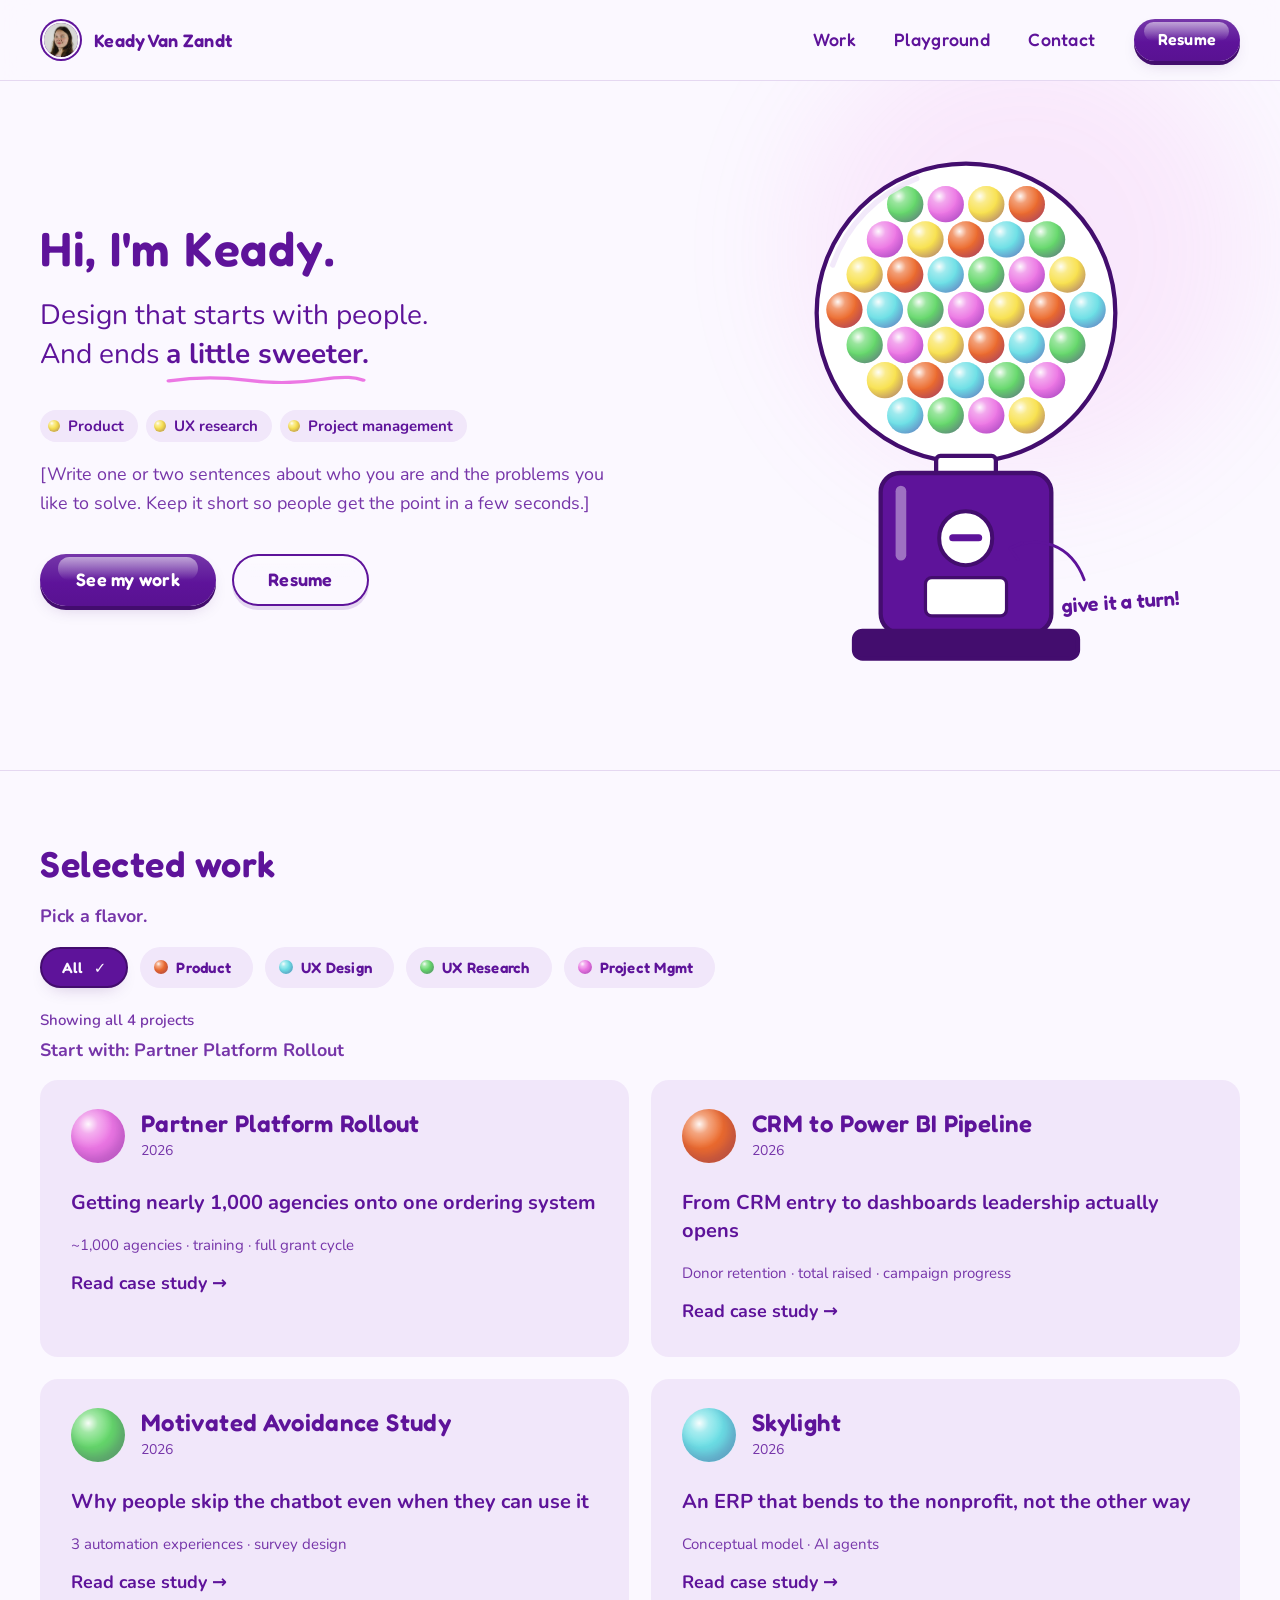
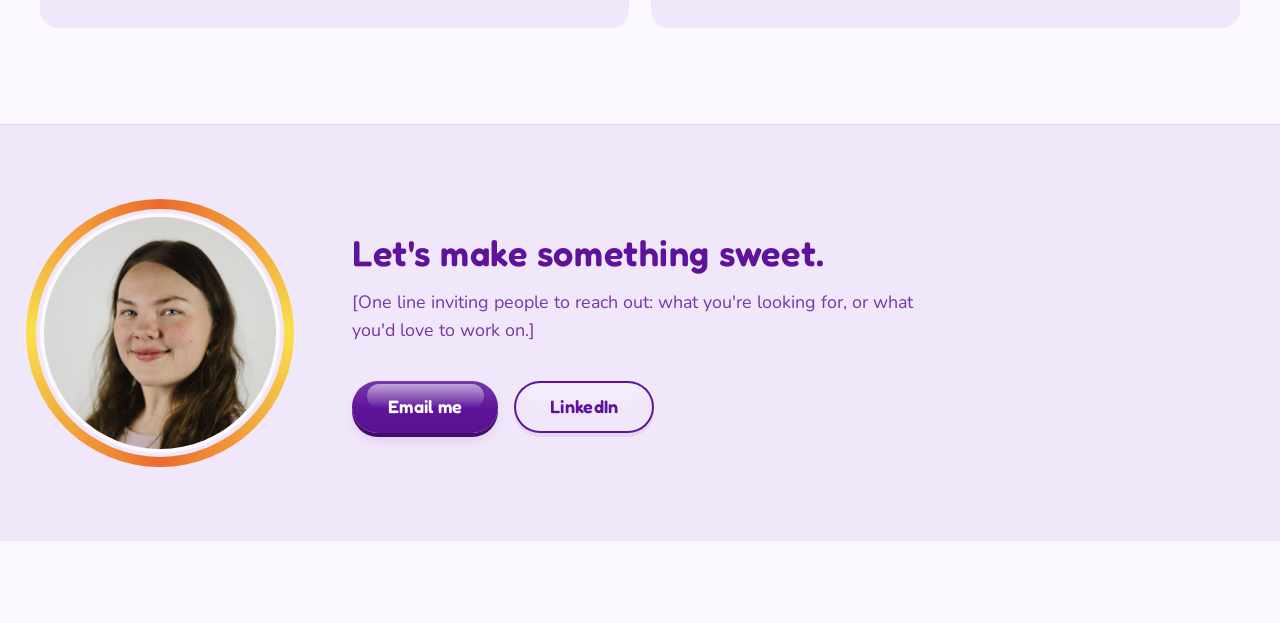
==== commit 4a031e37: "Restyle with grape candy palette, Fredoka/Nunito, and accessible filters - Color tokens in one place" ====
--- a/index.html
+++ b/index.html
@@ -21,7 +21,7 @@
 </script>
 <link rel="preconnect" href="https://fonts.googleapis.com">
 <link rel="preconnect" href="https://fonts.gstatic.com" crossorigin>
-<link href="https://fonts.googleapis.com/css2?family=Caveat:wght@600&family=DM+Sans:opsz,wght@9..40,400;9..40,700&family=Fredoka:wght@500;600&display=swap" rel="stylesheet">
+<link href="https://fonts.googleapis.com/css2?family=Fredoka:wght@500;600;700&family=Nunito:wght@400;600;700&display=swap" rel="stylesheet">
 <link rel="stylesheet" href="css/styles.css">
 <script src="js/main.js" defer></script>
 </head>
@@ -52,8 +52,6 @@
   <section class="hero" aria-labelledby="hero-title">
     <div class="blobs" aria-hidden="true">
       <span class="blob blob-1"></span>
-      <span class="blob blob-2"></span>
-      <span class="blob blob-3"></span>
     </div>
 
     <div class="container">
@@ -63,9 +61,9 @@
         <h1 id="hero-title" data-split>Hi, I'm Keady.</h1>
         <p class="tagline" data-reveal style="--d: 550ms">Design that starts with people.<br>And ends <em>a little sweeter.</em></p>
         <ul class="roles" data-reveal style="--d: 700ms" aria-label="What I do">
-          <li data-color="bubblegum">Product</li>
-          <li data-color="mint">UX research</li>
-          <li data-color="grape">Project management</li>
+          <li data-color="tangerine">Product</li>
+          <li data-color="spring-green">UX research</li>
+          <li data-color="orchid">Project management</li>
         </ul>
         <p class="intro" data-reveal style="--d: 820ms">[Write one or two sentences about who you are and the problems you like to solve. Keep it short so people get the point in a few seconds.]</p>
         <div class="hero-actions" data-reveal style="--d: 950ms">
@@ -76,7 +74,19 @@
 
       <!-- Gumball machine. The gumballs inside the globe are added by js/main.js -->
       <div class="machine" data-reveal="drop" style="--d: 250ms">
-        <svg viewBox="0 0 300 480" role="img" aria-label="A pink gumball machine full of colorful gumballs">
+        <svg viewBox="0 0 300 480" role="img" aria-label="A purple gumball machine full of colorful gumballs">
+          <defs>
+            <!-- Gloss (upper left) and shade (bottom right) laid over each gumball -->
+            <radialGradient id="gb-gloss" cx="32%" cy="28%" r="50%">
+              <stop offset="0" class="gb-gloss-hi" stop-opacity=".95"/>
+              <stop offset=".4" class="gb-gloss-hi" stop-opacity=".35"/>
+              <stop offset="1" class="gb-gloss-hi" stop-opacity="0"/>
+            </radialGradient>
+            <radialGradient id="gb-shade" cx="35%" cy="30%" r="80%">
+              <stop offset=".55" class="gb-shade-lo" stop-opacity="0"/>
+              <stop offset="1" class="gb-shade-lo" stop-opacity=".4"/>
+            </radialGradient>
+          </defs>
           <circle class="globe-glass" cx="150" cy="150" r="140"/>
           <g id="globe-balls"></g>
           <path class="globe-shine" d="M25 105 A134 134 0 0 1 104 24"/>
@@ -88,7 +98,7 @@
         </svg>
 
         <!-- The knob is a real button: works with Tab + Enter -->
-        <button class="knob is-idle" id="knob" type="button" aria-label="Turn the knob to see my work" aria-controls="tray"></button>
+        <button class="knob is-idle" id="knob" type="button" aria-label="Turn the knob to drop gumballs into my projects" aria-controls="tray"></button>
 
         <p class="turn-hint" aria-hidden="true">
           <svg viewBox="0 0 80 50"><path d="M74 46 C62 14 34 6 8 18"/><path d="M8 18 L19 13 M8 18 L15 28"/></svg>
@@ -109,25 +119,25 @@
       <!-- data-filter must match the words in each card's data-flavors -->
       <div class="chips" id="flavor-chips" role="group" aria-labelledby="flavor-label">
         <button class="chip" type="button" data-filter="all" aria-pressed="true">All</button>
-        <button class="chip" type="button" data-filter="product" data-color="bubblegum" aria-pressed="false">Product</button>
-        <button class="chip" type="button" data-filter="design" data-color="blueberry" aria-pressed="false">UX Design</button>
-        <button class="chip" type="button" data-filter="research" data-color="mint" aria-pressed="false">UX Research</button>
-        <button class="chip" type="button" data-filter="pm" data-color="grape" aria-pressed="false">Project Mgmt</button>
-      </div>
-
-      <p class="start-with" id="start-with" aria-live="polite"></p>
-
-      <!-- Don't add data-reveal to the tray or cards: the gumballs need to know exactly where they are -->
+        <button class="chip" type="button" data-filter="product" data-color="tangerine" aria-pressed="false">Product</button>
+        <button class="chip" type="button" data-filter="design" data-color="aqua" aria-pressed="false">UX Design</button>
+        <button class="chip" type="button" data-filter="research" data-color="spring-green" aria-pressed="false">UX Research</button>
+        <button class="chip" type="button" data-filter="pm" data-color="orchid" aria-pressed="false">Project Mgmt</button>
+      </div>
+
+      <!-- Filled in by js/main.js; role="status" makes screen readers announce each change -->
+      <p class="filter-status" id="filter-status" role="status" aria-live="polite"></p>
+      <p class="start-with" id="start-with"></p>
+
+      <!-- Cards animate in on their own when this section scrolls into view (js/main.js) -->
       <div class="tray" id="tray">
-        <p class="tray-empty">Case study cards land here after the knob is turned.</p>
-
         <div class="grid">
           <!--
             CARD TEMPLATE
-            data-color   = gumball color (bubblegum, blueberry, mint, grape, sky, cotton)
+            data-color   = gumball color (orchid, aqua, lemon, spring-green, tangerine)
             data-flavors = which filter chips show this card (product, design, research, pm), separated by spaces
           -->
-          <article class="card" data-color="grape" data-flavors="pm product">
+          <article class="card" data-color="orchid" data-flavors="pm product">
             <div class="card-head">
               <span class="card-ball" aria-hidden="true"></span>
               <div>
@@ -140,7 +150,7 @@
             <a class="card-link" href="case-partner-platform.html" data-bubble>Read case study<span class="sr-only">: Partner Platform Rollout</span> <span class="arrow" aria-hidden="true">→</span></a>
           </article>
 
-          <article class="card" data-color="bubblegum" data-flavors="product">
+          <article class="card" data-color="tangerine" data-flavors="product">
             <div class="card-head">
               <span class="card-ball" aria-hidden="true"></span>
               <div>
@@ -153,7 +163,7 @@
             <a class="card-link" href="case-crm-power-bi.html" data-bubble>Read case study<span class="sr-only">: CRM to Power BI Pipeline</span> <span class="arrow" aria-hidden="true">→</span></a>
           </article>
 
-          <article class="card" data-color="mint" data-flavors="research">
+          <article class="card" data-color="spring-green" data-flavors="research">
             <div class="card-head">
               <span class="card-ball" aria-hidden="true"></span>
               <div>
@@ -166,7 +176,7 @@
             <a class="card-link" href="case-motivated-avoidance.html" data-bubble>Read case study<span class="sr-only">: Motivated Avoidance Study</span> <span class="arrow" aria-hidden="true">→</span></a>
           </article>
 
-          <article class="card" data-color="blueberry" data-flavors="design">
+          <article class="card" data-color="aqua" data-flavors="design">
             <div class="card-head">
               <span class="card-ball" aria-hidden="true"></span>
               <div>
--- a/css/styles.css
+++ b/css/styles.css
@@ -19,34 +19,58 @@
 
 /* ---------- 1. Variables ---------- */
 :root {
-  /* Gumball flavors. Change these to re-color the whole site. */
-  --bubblegum: #ff5fa2;  /* Product */
-  --blueberry: #5b7cfa;  /* UX Design */
-  --mint: #2ec4a6;       /* UX Research */
-  --grape: #9d6bff;      /* Project Mgmt */
-  --sky: #4cc3f2;
-  --cotton: #ffc2e0;
+  /* ===== PALETTE TOKENS: change colors here and only here ===== */
+  --grape:          #5E139A;   /* text, machine body, primary buttons, links */
+  --grape-deep:     #430D6E;   /* machine base, button shadows and borders, hover states */
+  --orchid:         #EC77E4;   /* gumball accent (decorative only) */
+  --lemon:          #F8E14D;   /* gumball accent (decorative only) */
+  --aqua:           #6BDFE5;   /* gumball accent (decorative only) */
+  --spring-green:   #64D86A;   /* gumball accent (decorative only) */
+  --tangerine:      #EC6B2D;   /* gumball accent (decorative only) */
+  --lavender-white: #FBF8FF;   /* page background */
+  --lilac:          #F1E7FA;   /* cards and tag pills */
+  --white:          #FFFFFF;   /* button text, gloss highlights, coin slot */
+
+  /* ===== ROLES: what each token is used for (built from the palette above) ===== */
+  --ink: var(--grape);                                                     /* all text */
+  --ink-soft: color-mix(in srgb, var(--grape) 85%, var(--lavender-white)); /* secondary text: 6.15:1 on lilac */
+  --muted: var(--ink-soft);
+  --line: color-mix(in srgb, var(--grape) 14%, var(--lavender-white));     /* dividers */
+  --paper: var(--lavender-white);                                          /* page background */
+  --paper-2: var(--lilac);                                                 /* cards, sections */
+  --primary: var(--grape);
+  --on-primary: var(--white);
+  --primary-dark: var(--grape-deep);
+  --shade: color-mix(in srgb, var(--grape-deep) 28%, transparent);         /* shadows */
 
   /* Gumball machine */
-  --machine: #ff7ab8;
-  --machine-dark: #e2559a;
-  --glass: #f6f4ff;
-
-  /* Neutrals (cool, slightly lavender) */
-  --ink: #23213a;
-  --ink-soft: #5d5a78;
-  --muted: #8d8aa6;
-  --line: #e2e0ee;
-  --paper: #ffffff;
-  --paper-2: #f5f4fb;
+  --machine: var(--grape);
+  --machine-dark: var(--grape-deep);
+  --machine-line: var(--grape-deep);
+  --glass: var(--white);
+
+  /* Project categories: each gets its own gumball color */
+  --cat-product: var(--tangerine);
+  --cat-design: var(--aqua);
+  --cat-research: var(--spring-green);
+  --cat-pm: var(--orchid);
 
   --radius: 18px;
   --max: 1200px;
   --header-h: 80px;
 
-  --font: "DM Sans", system-ui, -apple-system, "Segoe UI", Arial, sans-serif;
-  --display: "Fredoka", "DM Sans", system-ui, sans-serif;  /* headings */
-  --hand: "Caveat", "Bradley Hand", cursive;
+  /* ===== FONT TOKENS (loaded in each page's <head> from Google Fonts) ===== */
+  --font-display: "Fredoka", system-ui, sans-serif;  /* h1-h3, name, nav, buttons */
+  --font-body: "Nunito", system-ui, sans-serif;      /* paragraphs, lists, captions, fields */
+
+  /* Type scale: headings shrink smoothly on small screens */
+  --fs-h1: clamp(2.25rem, 1.6rem + 2.6vw, 3rem);
+  --fs-h2: clamp(1.75rem, 1.4rem + 1.5vw, 2.25rem);
+  --fs-h3: clamp(1.25rem, 1.15rem + .5vw, 1.5rem);
+  --fs-body: clamp(1rem, .96rem + .2vw, 1.125rem);
+  --fs-small: .9375rem;
+  --lh-body: 1.6;
+  --ls-display: .015em;   /* slightly loose, soft candy look */
 
   /* Motion */
   --ease-out: cubic-bezier(.16, 1, .3, 1);
@@ -54,24 +78,61 @@
 }
 
 /* Any element with data-color="..." gets that flavor as --flavor */
-[data-color="bubblegum"] { --flavor: var(--bubblegum); }
-[data-color="blueberry"] { --flavor: var(--blueberry); }
-[data-color="mint"]      { --flavor: var(--mint); }
-[data-color="grape"]     { --flavor: var(--grape); }
-[data-color="sky"]       { --flavor: var(--sky); }
-[data-color="cotton"]    { --flavor: var(--cotton); }
+[data-color="orchid"]       { --flavor: var(--orchid); }
+[data-color="lemon"]        { --flavor: var(--lemon); }
+[data-color="aqua"]         { --flavor: var(--aqua); }
+[data-color="spring-green"] { --flavor: var(--spring-green); }
+[data-color="tangerine"]    { --flavor: var(--tangerine); }
+
+
+/* ---------- Reusable gumball ----------
+   A shiny ball: soft white gloss in the upper left, gentle shade at the
+   bottom right. Use class="gumball" (set --flavor for the color and --gb
+   for the size), or add a selector here. */
+.gumball,
+.card-ball,
+.flying-ball,
+.chip::before,
+.roles li::before,
+.case-section ul li::before {
+  --gb: 16px;
+  border-radius: 50%;
+  background:
+    radial-gradient(circle at 32% 28%,
+      color-mix(in srgb, var(--white) 95%, transparent) 0,
+      color-mix(in srgb, var(--white) 40%, transparent) 18%,
+      transparent 46%),
+    var(--flavor, var(--orchid));
+  box-shadow: inset calc(var(--gb) * -.1) calc(var(--gb) * -.13) calc(var(--gb) * .22) var(--shade);
+}
+.gumball { display: inline-block; width: var(--gb); height: var(--gb); vertical-align: middle; }
+
+/* Gumball bullet points for lists inside case studies */
+.case-section ul { list-style: none; padding: 0; margin: 0 0 1em; }
+.case-section ul li { position: relative; padding-left: 1.7em; margin-bottom: .5em; }
+.case-section ul li::before {
+  --gb: 14px;
+  content: "";
+  position: absolute;
+  left: 0;
+  top: .3em;
+  width: var(--gb);
+  height: var(--gb);
+}
+/* One accent per section: case study bullets use the page's category color,
+   inherited from data-color on <main>. */
 
 
 /* ---------- 2. Base ---------- */
 *, *::before, *::after { box-sizing: border-box; }
 
-html { scroll-behavior: smooth; }
+html { scroll-behavior: smooth; overflow-x: clip; }   /* no sideways scrolling on phones */
 
 body {
   margin: 0;
-  font-family: var(--font);
-  font-size: 1.0625rem;
-  line-height: 1.55;
+  font-family: var(--font-body);
+  font-size: var(--fs-body);
+  line-height: var(--lh-body);
   color: var(--ink);
   background: var(--paper);
   -webkit-font-smoothing: antialiased;
@@ -82,11 +143,17 @@
 a { color: inherit; }
 h1, h2, h3 {
   margin: 0;
-  font-family: var(--display);
+  font-family: var(--font-display);
   font-weight: 600;
   line-height: 1.15;
-}
-::selection { background: var(--cotton); color: var(--ink); }
+  letter-spacing: var(--ls-display);
+  overflow-wrap: break-word;
+}
+h1 { font-size: var(--fs-h1); }
+h2 { font-size: var(--fs-h2); }
+h3 { font-size: var(--fs-h3); }
+input, select, textarea { font-family: var(--font-body); font-size: 1rem; }
+::selection { background: var(--lemon); color: var(--ink); }
 
 .container {
   width: min(100% - 48px, var(--max));
@@ -95,7 +162,7 @@
 .container.narrow { width: min(100% - 48px, 1000px); }
 
 :focus-visible {
-  outline: 3px solid var(--blueberry);
+  outline: 3px solid var(--grape);
   outline-offset: 3px;
 }
 
@@ -115,7 +182,7 @@
   padding: 10px 18px;
   border-radius: 999px;
   background: var(--ink);
-  color: #fff;
+  color: var(--white);
   font-weight: 700;
 }
 .skip-link:focus { left: 16px; }
@@ -145,7 +212,7 @@
   animation: char-in .8s var(--ease-spring) backwards;
   animation-delay: calc(var(--i) * 40ms + var(--split-delay, 150ms));
 }
-.char:hover { animation: char-jump .5s var(--ease-spring); color: var(--bubblegum); }
+.char:hover { animation: char-jump .5s var(--ease-spring); }
 
 
 /* ---------- 4. Header + buttons ---------- */
@@ -153,7 +220,7 @@
   position: sticky;
   top: 0;
   z-index: 50;
-  background: rgba(245, 244, 251, .82);
+  background: color-mix(in srgb, var(--lavender-white) 88%, transparent);
   backdrop-filter: blur(14px) saturate(1.4);
   -webkit-backdrop-filter: blur(14px) saturate(1.4);
   border-bottom: 1px solid var(--line);
@@ -161,8 +228,8 @@
   transition: box-shadow .3s ease, background .3s ease;
 }
 .site-header.is-scrolled {
-  background: rgba(255, 255, 255, .78);
-  box-shadow: 0 10px 30px -18px rgba(35, 33, 58, .35);
+  background: color-mix(in srgb, var(--lavender-white) 95%, transparent);
+  box-shadow: 0 10px 30px -18px var(--shade);
 }
 .site-header .container {
   display: flex;
@@ -176,8 +243,10 @@
   display: flex;
   align-items: center;
   gap: 12px;
-  font-weight: 700;
+  font-family: var(--font-display);
+  font-weight: 600;
   font-size: 1.125rem;
+  letter-spacing: var(--ls-display);
   text-decoration: none;
 }
 /* Little round headshot in the top-left corner */
@@ -188,7 +257,7 @@
   height: 42px;
   border-radius: 50%;
   padding: 2px;
-  background: conic-gradient(var(--bubblegum), var(--grape), var(--blueberry), var(--mint), var(--bubblegum));
+  background: var(--grape);
   transition: transform .5s var(--ease-spring);
 }
 .brand-photo img {
@@ -196,7 +265,7 @@
   height: 100%;
   object-fit: cover;
   border-radius: 50%;
-  border: 2px solid #fff;
+  border: 2px solid var(--lavender-white);
 }
 .brand:hover .brand-photo { transform: rotate(-12deg) scale(1.12); }
 .brand:hover .brand-photo::after {
@@ -207,10 +276,10 @@
   padding: 1px 7px;
   border-radius: 10px 10px 10px 2px;
   background: var(--ink);
-  color: #fff;
-  font-family: var(--hand);
-  font-size: 1rem;
-  line-height: 1.3;
+  color: var(--white);
+  font-family: var(--font-display);
+  font-size: .875rem;
+  line-height: 1.4;
   transform: rotate(12deg);
   animation: pop-in .35s var(--ease-spring);
 }
@@ -218,6 +287,9 @@
 .site-nav {
   display: flex;
   align-items: center;
+  font-family: var(--font-display);
+  font-weight: 500;
+  letter-spacing: var(--ls-display);
   gap: clamp(16px, 3vw, 44px);
 }
 .site-nav a:not(.btn) {
@@ -233,7 +305,7 @@
   bottom: -2px;
   height: 3px;
   border-radius: 3px;
-  background: linear-gradient(90deg, var(--bubblegum), var(--grape));
+  background: var(--grape);
   transform: scaleX(0);
   transform-origin: right;
   transition: transform .4s var(--ease-out);
@@ -244,6 +316,7 @@
   transform-origin: left;
 }
 
+/* Candy buttons: pill shape, glossy top, and a little "press" */
 .btn {
   position: relative;
   isolation: isolate;
@@ -252,67 +325,64 @@
   align-items: center;
   justify-content: center;
   min-height: 52px;
-  padding: 0 40px;
-  border: 2px solid var(--ink);
+  padding: 0 36px;
+  border: 0;
   border-radius: 999px;
-  background: var(--ink);
-  color: #fff;
-  font: inherit;
-  font-weight: 700;
+  background: linear-gradient(180deg,
+    color-mix(in srgb, var(--grape) 85%, var(--white)) 0%,
+    var(--grape) 55%,
+    color-mix(in srgb, var(--grape) 80%, var(--grape-deep)) 100%);
+  color: var(--on-primary);
+  font-family: var(--font-display);
+  font-size: 1.125rem;
+  font-weight: 600;
+  letter-spacing: var(--ls-display);
+  line-height: 1.2;
+  text-align: center;
   text-decoration: none;
   cursor: pointer;
-  transition:
-    transform .4s var(--ease-spring),
-    box-shadow .3s ease,
-    border-color .3s ease,
-    color .3s ease;
-}
-/* Gradient that fades in on hover */
+  box-shadow: 0 4px 0 var(--primary-dark), 0 8px 18px -8px var(--shade);
+  transition: transform .18s ease, box-shadow .18s ease;
+}
+/* Glossy shine across the top half */
 .btn::before {
   content: "";
   position: absolute;
-  inset: 0;
   z-index: -1;
-  background: linear-gradient(120deg, var(--bubblegum), var(--grape));
-  opacity: 0;
-  transition: opacity .35s ease;
-}
-/* Light streak that sweeps across on hover */
-.btn::after {
-  content: "";
-  position: absolute;
-  top: 0;
-  bottom: 0;
-  left: -60%;
-  width: 40%;
-  background: linear-gradient(100deg, transparent, rgba(255, 255, 255, .45), transparent);
-  transform: skewX(-20deg);
-  transition: left .7s var(--ease-out);
+  left: 10%;
+  right: 10%;
+  top: 3px;
+  height: 45%;
+  border-radius: 999px;
+  background: linear-gradient(180deg,
+    color-mix(in srgb, var(--white) 55%, transparent),
+    color-mix(in srgb, var(--white) 0%, transparent));
 }
 .btn:hover {
-  transform: translateY(-3px);
-  border-color: transparent;
-  box-shadow: 0 14px 28px -12px rgba(157, 107, 255, .7);
-}
-.btn:hover::before { opacity: 1; }
-.btn:hover::after { left: 130%; }
-.btn:active { transform: translateY(0) scale(.96); }
-
+  transform: translateY(-2px);
+  box-shadow: 0 6px 0 var(--primary-dark), 0 12px 22px -8px var(--shade);
+}
+.btn:active {
+  transform: translateY(3px);
+  box-shadow: 0 1px 0 var(--primary-dark), 0 4px 10px -6px var(--shade);
+}
+
+/* Secondary: transparent with a grape border and grape text */
 .btn-outline {
   background: transparent;
   color: var(--ink);
-  border-color: var(--muted);
-}
-.btn-outline::before { background: var(--cotton); }
+  box-shadow: inset 0 0 0 2px var(--grape), 0 4px 0 var(--line);
+}
+.btn-outline::before { opacity: .6; }
 .btn-outline:hover {
-  color: var(--ink);
-  border-color: var(--bubblegum);
-  box-shadow: 0 14px 28px -14px rgba(255, 95, 162, .6);
-}
+  background: var(--lilac);
+  box-shadow: inset 0 0 0 2px var(--grape), 0 6px 0 var(--line), 0 12px 22px -8px var(--shade);
+}
+.btn-outline:active { box-shadow: inset 0 0 0 2px var(--grape), 0 1px 0 var(--line); }
 .btn-sm {
-  min-height: 40px;
-  padding: 0 26px;
-  font-size: .9375rem;
+  min-height: 42px;
+  padding: 0 24px;
+  font-size: 1rem;
 }
 
 
@@ -327,16 +397,14 @@
 
 /* Soft colored shapes drifting behind the hero */
 .blobs { position: absolute; inset: 0; z-index: -1; pointer-events: none; }
+/* One very soft orchid glow behind the machine */
 .blob {
   position: absolute;
   border-radius: 50%;
   filter: blur(60px);
-  opacity: .45;
-  animation: drift 18s ease-in-out infinite alternate;
-}
-.blob-1 { width: 420px; height: 420px; right: 4%;  top: -80px;  background: var(--cotton); }
-.blob-2 { width: 320px; height: 320px; right: 30%; bottom: -120px; background: #c9d4ff; animation-duration: 22s; animation-delay: -6s; }
-.blob-3 { width: 260px; height: 260px; left: -60px; top: 30%;   background: #c8f1e8; animation-duration: 26s; animation-delay: -12s; }
+  opacity: .12;
+}
+.blob-1 { width: 460px; height: 460px; right: 2%; top: -60px; background: var(--orchid); }
 
 .hero .container {
   display: grid;
@@ -345,23 +413,63 @@
   align-items: center;
 }
 .hero h1 {
-  font-size: clamp(2.75rem, 6vw, 4.5rem);
-  letter-spacing: -.01em;
+  font-size: var(--fs-h1);
 }
 .tagline {
+  width: fit-content;      /* the wipe runs across the text, not the whole column */
   margin: 20px 0 0;
-  font-size: clamp(1.5rem, 2.6vw, 2rem);
-  line-height: 1.3;
+  padding-bottom: .3em;    /* room for the squiggle inside the box */
+  font-size: clamp(1.375rem, 1.15rem + 1vw, 1.75rem);
+  line-height: 1.4;
 }
 .tagline em {
+  position: relative;
+  display: inline-block;
   font-style: normal;
-  background: linear-gradient(90deg, var(--bubblegum), var(--grape), var(--blueberry), var(--bubblegum));
-  background-size: 300% 100%;
-  -webkit-background-clip: text;
-  background-clip: text;
-  color: transparent;
-  animation: shimmer-text 6s linear infinite;
-}
+  font-weight: 700;
+  color: var(--ink);
+  padding-bottom: .12em;
+}
+/* Hand-drawn orchid squiggle that sits below the words (never through them) */
+.tagline em::after {
+  content: "";
+  position: absolute;
+  left: 0;
+  right: .1em;
+  bottom: -.22em;
+  height: .32em;
+  background: var(--orchid);
+  -webkit-mask: url("data:image/svg+xml,%3Csvg xmlns='http://www.w3.org/2000/svg' viewBox='0 0 200 14' preserveAspectRatio='none'%3E%3Cpath d='M3 9 C30 3 55 3 80 8 S130 13 155 7 S190 4 197 8' fill='none' stroke='black' stroke-width='5' stroke-linecap='round'/%3E%3C/svg%3E") no-repeat 0 0 / 100% 100%;
+  mask: url("data:image/svg+xml,%3Csvg xmlns='http://www.w3.org/2000/svg' viewBox='0 0 200 14' preserveAspectRatio='none'%3E%3Cpath d='M3 9 C30 3 55 3 80 8 S130 13 155 7 S190 4 197 8' fill='none' stroke='black' stroke-width='5' stroke-linecap='round'/%3E%3C/svg%3E") no-repeat 0 0 / 100% 100%;
+}
+
+/* After the page loads: the tagline wipes in from left to right with a soft
+   edge, then the squiggle draws itself under "a little sweeter." */
+@property --wipe {
+  syntax: "<percentage>";
+  inherits: false;
+  initial-value: 100%;
+}
+.js .tagline[data-reveal] {
+  opacity: 1;
+  transform: none;
+  transition: none;
+  --wipe: -25%;
+  -webkit-mask-image: linear-gradient(90deg, #000 var(--wipe), transparent calc(var(--wipe) + 25%));
+  mask-image: linear-gradient(90deg, #000 var(--wipe), transparent calc(var(--wipe) + 25%));
+}
+.js .tagline[data-reveal].is-visible {
+  animation: wipe-in 1s var(--ease-out) var(--d, 0ms) forwards;
+}
+.js .tagline[data-reveal] em::after { clip-path: inset(0 100% 0 0); }
+.js .tagline[data-reveal].is-visible em::after {
+  animation: draw-under .7s var(--ease-out) calc(var(--d, 0ms) + 800ms) forwards;
+}
+@keyframes wipe-in {
+  from { --wipe: -25%; transform: translateX(-10px); }
+  to   { --wipe: 100%; transform: none; }
+}
+@keyframes draw-under { to { clip-path: inset(0 0 0 0); } }
 .roles {
   display: flex;
   flex-wrap: wrap;
@@ -371,16 +479,25 @@
   list-style: none;
 }
 .roles li {
-  padding: 4px 12px;
+  display: inline-flex;
+  align-items: center;
+  gap: 8px;
+  padding: 4px 14px 4px 8px;
   border-radius: 999px;
-  background: var(--paper-2);
-  border: 1px solid var(--line);
+  background: var(--lilac);
   font-size: .9375rem;
   font-weight: 700;
-  color: var(--ink-soft);
-  transition: transform .4s var(--ease-spring), background .3s ease, color .3s ease;
-}
-.roles li:hover { transform: translateY(-3px) rotate(-2deg); background: var(--flavor); color: #fff; }
+  color: var(--ink);
+  transition: transform .4s var(--ease-spring), background .3s ease;
+}
+.roles li::before {
+  --gb: 12px;
+  --flavor: var(--lemon);       /* one accent for the hero tags */
+  content: "";
+  width: var(--gb);
+  height: var(--gb);
+}
+.roles li:hover { transform: translateY(-3px) rotate(-2deg); background: color-mix(in srgb, var(--lemon) 35%, var(--lilac)); }
 .intro {
   max-width: 52ch;
   margin: 18px 0 0;
@@ -401,23 +518,25 @@
 .machine svg { width: 100%; height: auto; overflow: visible; }
 .machine.is-shaking svg { animation: shake .55s ease-in-out; }
 
-.globe-glass  { fill: var(--glass); stroke: var(--ink); stroke-width: 4; }
+.globe-glass  { fill: var(--glass); stroke: var(--machine-line); stroke-width: 4; }
 .globe-shine  {
   fill: none;
-  stroke: #d9d3ff;
+  stroke: var(--lilac);
+  opacity: .9;
   stroke-width: 5;
   stroke-linecap: round;
   stroke-dasharray: 160;
   animation: draw 1.2s var(--ease-out) 1.2s backwards;
 }
-.machine-neck { fill: #fff; stroke: var(--ink); stroke-width: 4; }
-.machine-body { fill: var(--machine); stroke: var(--ink); stroke-width: 4; }
-.body-shine   { fill: #fff; opacity: .35; }
-.chute        { fill: #fff; stroke: var(--ink); stroke-width: 3; }
-.machine-base { fill: var(--machine-dark); stroke: var(--ink); stroke-width: 4; }
-
-.gumball circle:first-child { stroke: var(--ink); stroke-width: 2; }
-.gumball-shine { fill: #fff; opacity: .85; }
+.machine-neck { fill: var(--white); stroke: var(--machine-line); stroke-width: 4; }
+.machine-body { fill: var(--machine); stroke: var(--machine-line); stroke-width: 4; }
+.body-shine   { fill: var(--white); opacity: .4; }   /* glossy highlight on the body */
+.chute        { fill: var(--white); stroke: var(--machine-line); stroke-width: 3; }
+.machine-base { fill: var(--machine-dark); stroke: var(--machine-line); stroke-width: 4; }
+
+/* Gloss and shade overlays for the SVG gumballs (gradients are in index.html) */
+.gb-gloss-hi  { stop-color: var(--white); }
+.gb-shade-lo  { stop-color: var(--grape); }
 .gumball {
   transform-box: fill-box;
   transform-origin: center;
@@ -435,9 +554,9 @@
   width: 18%;
   aspect-ratio: 1;
   padding: 0;
-  border: 4px solid var(--ink);
+  border: 4px solid var(--machine-line);
   border-radius: 50%;
-  background: #fff;
+  background: var(--white);
   cursor: pointer;
   transform: translate(-50%, -50%);
   transition: rotate .9s var(--ease-spring), scale .3s var(--ease-spring);
@@ -459,12 +578,13 @@
   position: absolute;
   inset: -4px;
   border-radius: 50%;
-  border: 3px solid #fff;
+  border: 3px solid var(--white);
   opacity: 0;
   pointer-events: none;
 }
-.knob.is-idle { animation: knob-nudge 4s ease-in-out 2.4s infinite; }
-.knob.is-idle::after { animation: ring 2s ease-out 2.4s infinite; }
+/* Nudges a few times to say "click me", then stops */
+.knob.is-idle { animation: knob-nudge 4s ease-in-out 2.4s 3; }
+.knob.is-idle::after { animation: ring 2s ease-out 2.4s 3; }
 .knob:hover { scale: 1.08; }
 .knob:active { scale: .94; }
 
@@ -490,11 +610,13 @@
 .turn-hint span {
   display: block;
   margin: 2px 0 0 60px;
-  font-family: var(--hand);
-  font-size: 1.75rem;
+  font-family: var(--font-display);
+  font-weight: 500;
+  font-size: 1.25rem;
   font-weight: 600;
   white-space: nowrap;
-  animation: hint-in .6s var(--ease-spring) 2s backwards, bob 2.6s ease-in-out 2.6s infinite;
+  transform: rotate(-4deg);
+  animation: hint-in .6s var(--ease-spring) 2s backwards;
 }
 
 
@@ -504,7 +626,7 @@
 
 .work { padding: 72px 0 96px; }
 
-.section-title { font-size: clamp(2rem, 4vw, 2.75rem); }
+.section-title { font-size: var(--fs-h2); }
 
 .flavor-label {
   margin: 18px 0 0;
@@ -522,14 +644,15 @@
   display: inline-flex;
   align-items: center;
   gap: 8px;
-  padding: 10px 22px;
-  border: 2px solid var(--line);
+  padding: 9px 20px 9px 12px;
+  border: 2px solid transparent;
   border-radius: 999px;
-  background: #fff;
+  background: var(--lilac);
   color: var(--ink);
-  font: inherit;
-  font-size: .9375rem;
-  font-weight: 700;
+  font-family: var(--font-display);
+  font-size: var(--fs-small);
+  font-weight: 600;
+  letter-spacing: var(--ls-display);
   cursor: pointer;
   transition:
     transform .4s var(--ease-spring),
@@ -539,44 +662,53 @@
     box-shadow .3s ease;
 }
 .chip::before {
+  --gb: 14px;
   content: "";
-  width: 12px;
-  height: 12px;
-  border-radius: 50%;
-  background: var(--flavor);
+  width: var(--gb);
+  height: var(--gb);
   transition: transform .4s var(--ease-spring);
 }
+.chip[data-filter="all"] { padding-left: 20px; }
 .chip[data-filter="all"]::before { display: none; }
-.chip:hover { transform: translateY(-3px); border-color: var(--flavor, var(--ink)); }
+.chip:hover { transform: translateY(-3px); border-color: var(--flavor, var(--grape)); }
 .chip:hover::before { transform: scale(1.4); }
 .chip:active { transform: scale(.94); }
+/* Selected filter: filled grape plus a check mark */
 .chip[aria-pressed="true"] {
-  background: var(--ink);
-  border-color: var(--ink);
-  color: #fff;
-  box-shadow: 0 10px 22px -12px var(--flavor, var(--ink));
-}
-.chip[aria-pressed="true"]::before { box-shadow: 0 0 0 3px rgba(255, 255, 255, .35); }
+  background: var(--grape);
+  border-color: var(--grape-deep);
+  color: var(--lavender-white);   /* 9.81:1 */
+  box-shadow: 0 8px 18px -10px var(--shade);
+}
+.chip[aria-pressed="true"]::after {
+  content: "✓";
+  content: "✓" / "";   /* decorative: screen readers rely on aria-pressed */
+  margin-left: 2px;
+  font-weight: 700;
+}
+
 .chips.is-ready .chip {
   animation: pop-in .55s var(--ease-spring) backwards;
   animation-delay: calc(var(--i, 0) * 70ms);
 }
 
+/* "Showing 3 projects in UX research", read out by screen readers */
+.filter-status {
+  min-height: 1.6em;
+  margin: 20px 0 0;
+  font-size: var(--fs-small);
+  font-weight: 600;
+  color: var(--ink-soft);
+}
 .start-with {
   min-height: 1.55em;
-  margin: 20px 0 16px;
+  margin: 4px 0 16px;
   font-weight: 700;
   color: var(--ink-soft);
 }
 .start-with.swap { animation: fade-up .45s var(--ease-out); }
 
-.tray {
-  position: relative;
-  border: 2px dashed transparent;
-  border-radius: calc(var(--radius) + 4px);
-  transition: border-color .5s ease;
-}
-.tray-empty { display: none; }
+.tray { position: relative; }
 
 .grid {
   display: grid;
@@ -591,9 +723,9 @@
   --s: 1;
   position: relative;
   padding: 26px 28px 28px;
-  border: 3px solid var(--ink);
+  border: 3px solid transparent;
   border-radius: var(--radius);
-  background: #fff;
+  background: var(--lilac);
   transform: perspective(900px) rotateX(var(--rx)) rotateY(var(--ry)) translateY(var(--lift)) scale(var(--s));
   transition:
     opacity .5s ease,
@@ -603,8 +735,11 @@
     box-shadow .4s ease;
 }
 .card:hover {
-  --lift: -6px;
-  box-shadow: 0 24px 40px -22px var(--flavor);
+  --lift: -5px;
+  border-color: var(--flavor);
+  box-shadow:
+    0 0 0 4px color-mix(in srgb, var(--flavor) 35%, transparent),
+    0 18px 30px -18px var(--shade);
 }
 .card.is-blowing { --s: .96; }
 .card-head {
@@ -613,26 +748,21 @@
   gap: 16px;
 }
 .card-ball {
+  --gb: 54px;
   flex: none;
-  width: 54px;
-  height: 54px;
-  border: 2px solid var(--ink);
-  border-radius: 50%;
-  background:
-    radial-gradient(circle at 32% 30%, rgba(255, 255, 255, .9) 0 12%, transparent 13%),
-    var(--flavor, #ddd);
+  width: var(--gb);
+  height: var(--gb);
 }
 .card-ball.pop { animation: pop .5s var(--ease-spring); }
 .card:hover .card-ball { animation: roll .9s var(--ease-out); }
-.card-title { font-size: 1.125rem; }
+.card-title { font-size: var(--fs-h3); }
 .card-year { margin: 2px 0 0; font-size: .875rem; color: var(--ink-soft); }
 .card-headline {
   margin: 26px 0 0;
-  font-family: var(--display);
-  font-weight: 500;
-  font-size: clamp(1.25rem, 2vw, 1.5rem);
+  font-family: var(--font-body);
   font-weight: 700;
-  line-height: 1.25;
+  font-size: clamp(1.0625rem, 1rem + .4vw, 1.25rem);
+  line-height: 1.4;
 }
 .card-meta { margin: 16px 0 0; font-size: .9375rem; color: var(--ink-soft); }
 .card-link {
@@ -654,48 +784,21 @@
   border-radius: var(--radius);
 }
 
-/* Filter: cards that don't match fade back */
-.card.is-dimmed,
-.js .card.is-in.is-dimmed {
-  --s: .97;
-  opacity: .35;
-  filter: grayscale(.7);
-  border-color: var(--line);
-}
-
-/* Before the knob is turned (only when JavaScript is running) */
-.js .tray:not(.is-filled) { border-color: var(--muted); }
-.js .tray:not(.is-filled) .tray-empty {
-  display: grid;
-  place-items: center;
-  align-content: center;
-  gap: 14px;
-  position: absolute;
-  inset: 0;
-  z-index: 1;
-  margin: 0;
-  padding: 24px;
-  text-align: center;
-  font-weight: 700;
-  color: var(--muted);
-}
-.tray-empty::before {
-  content: "";
-  width: 28px;
-  height: 28px;
-  border: 2px solid var(--ink);
-  border-radius: 50%;
-  background:
-    radial-gradient(circle at 32% 30%, rgba(255, 255, 255, .9) 0 12%, transparent 13%),
-    var(--bubblegum);
-  animation: bounce 1.4s cubic-bezier(.5, 0, .5, 1) infinite;
-}
+/* Filter: cards that don't match are hidden (main.js adds the hidden attribute) */
+.card[hidden] { display: none !important; }
+
+/* Cards slide in when the work section scrolls into view (only when JavaScript is running) */
 .js .card { opacity: 0; visibility: hidden; }
 .js .card.is-in {
   opacity: 1;
   visibility: visible;
-  animation: card-in .6s var(--ease-spring);
-}
+  animation: card-in .6s var(--ease-spring) backwards;
+  animation-delay: calc(var(--i, 0) * 90ms);
+}
+/* A gumball from the machine lands on the card */
+/* After the first slide-in, never replay it (e.g. when a filter shows the card again) */
+.js .card.is-in.is-settled { animation: none; }
+.js .card.is-in.is-hit { animation: card-hit .45s var(--ease-spring); }
 .js .chips:not(.is-ready) { visibility: hidden; }
 
 
@@ -719,16 +822,16 @@
   flex: none;
   width: clamp(170px, 20vw, 240px);
   aspect-ratio: 1;
-  animation: float 6s ease-in-out infinite;
 }
 .headshot-wrap::before {
   content: "";
   position: absolute;
   inset: -14px;
   border-radius: 50%;
-  background: conic-gradient(var(--bubblegum), var(--grape), var(--blueberry), var(--sky), var(--mint), var(--bubblegum));
-  animation: spin 8s linear infinite;
-}
+  /* Two accents for this section: tangerine and lemon */
+  background: conic-gradient(var(--tangerine), var(--lemon), var(--tangerine), var(--lemon), var(--tangerine));
+}
+.headshot-wrap:hover::before { animation: spin 3s linear infinite; }
 .headshot-wrap::after {
   content: "";
   position: absolute;
@@ -744,7 +847,7 @@
   object-fit: cover;
   object-position: center;
   border-radius: 50%;
-  border: 4px solid var(--ink);
+  border: 4px solid var(--lavender-white);
   transition: transform .6s var(--ease-spring);
 }
 .headshot-wrap:hover .headshot { transform: scale(1.05) rotate(-3deg); }
@@ -776,11 +879,10 @@
   align-items: center;
   gap: 18px;
   margin-top: 32px;
-  font-size: clamp(2.25rem, 5vw, 3rem);
+  font-size: var(--fs-h1);
 }
 .case-title .card-ball {
-  width: 46px;
-  height: 46px;
+  --gb: 46px;
   animation: ball-spin-in 1s var(--ease-spring) .25s backwards;
 }
 .case-sub {
@@ -822,23 +924,14 @@
   aspect-ratio: 5 / 2;
   border-radius: 12px;
   background:
-    linear-gradient(to top right, transparent calc(50% - 1px), #fff, transparent calc(50% + 1px)),
-    linear-gradient(to bottom right, transparent calc(50% - 1px), #fff, transparent calc(50% + 1px)),
-    #d6d4e2;
+    linear-gradient(to top right, transparent calc(50% - 1px), var(--lavender-white), transparent calc(50% + 1px)),
+    linear-gradient(to bottom right, transparent calc(50% - 1px), var(--lavender-white), transparent calc(50% + 1px)),
+    color-mix(in srgb, var(--grape) 12%, var(--lilac));
   font-size: .875rem;
   font-weight: 700;
 }
-.placeholder-img::after {
-  content: "";
-  position: absolute;
-  inset: 0;
-  background: linear-gradient(100deg, transparent 30%, rgba(255, 255, 255, .5) 50%, transparent 70%);
-  transform: translateX(-100%);
-  animation: sweep 2.8s ease-in-out infinite;
-}
-
 .case-section { margin-top: 52px; }
-.case-section h2 { margin-bottom: 14px; font-size: 1.75rem; }
+.case-section h2 { margin-bottom: 14px; font-size: var(--fs-h2); }
 .case-section p { max-width: 65ch; margin: 0 0 1em; }
 
 .with-aside {
@@ -849,19 +942,16 @@
 }
 .callout {
   padding: 18px 20px;
-  border: 2px solid var(--line);
-  border-left: 8px solid var(--flavor, var(--muted));
+  border: 0;
+  border-left: 8px solid var(--flavor, var(--grape));
   border-radius: 12px;
-  background: var(--paper-2);
+  background: var(--lilac);
   transition: transform .4s var(--ease-spring), box-shadow .3s ease;
 }
 .callout:hover { transform: translateY(-4px) rotate(-1deg); box-shadow: 0 18px 30px -20px var(--flavor); }
 .callout h3 {
   margin-bottom: 8px;
-  font-size: .75rem;
-  letter-spacing: .06em;
-  text-transform: uppercase;
-  color: var(--ink-soft);
+  font-size: var(--fs-h3);
 }
 .callout p { margin: 0; font-size: .9375rem; }
 
@@ -876,9 +966,9 @@
   background: var(--paper-2);
   transition: transform .4s var(--ease-spring), background .3s ease, color .3s ease;
 }
-.stat:hover { transform: translateY(-5px); background: var(--flavor); color: #fff; }
-.stat:hover .stat-label { color: rgba(255, 255, 255, .85); }
-.stat-num { display: block; font-size: 2.5rem; font-weight: 700; line-height: 1; font-variant-numeric: tabular-nums; }
+.stat { border-top: 4px solid transparent; }
+.stat:hover { transform: translateY(-5px); border-top-color: var(--flavor); box-shadow: 0 16px 30px -22px var(--flavor); }
+.stat-num { display: block; font-family: var(--font-display); font-size: 2.5rem; font-weight: 600; line-height: 1; font-variant-numeric: tabular-nums; }
 .stat-label { display: block; margin-top: 12px; font-size: .875rem; color: var(--ink-soft); }
 
 .gallery {
@@ -897,7 +987,7 @@
 .next-project a { font-weight: 700; text-decoration: none; }
 .next-project .arrow { display: inline-block; transition: transform .4s var(--ease-spring); }
 .next-project a:hover .arrow { transform: translateX(8px); }
-.next-project a:hover { color: var(--flavor); }
+.next-project a:hover { text-decoration: underline; text-decoration-color: var(--flavor); text-decoration-thickness: 3px; text-underline-offset: 5px; }
 
 /* Playground page */
 .page-intro { padding: 64px 0 24px; }
@@ -910,27 +1000,47 @@
   top: 0;
   left: 0;
   z-index: 40;           /* below the sticky header */
-  border: 2px solid var(--ink);
-  border-radius: 50%;
-  background:
-    radial-gradient(circle at 32% 30%, rgba(255, 255, 255, .9) 0 12%, transparent 13%),
-    var(--flavor);
   pointer-events: none;
   will-change: transform;
 }
 
-/* Shared bubblegum look: shiny highlight + darker rim */
+/* ---------------------------------------------------------
+   Bubblegum film
+   A real gum bubble is thin in the middle and thicker at the
+   edges, so it's a little see-through in the center and darker
+   around the rim. It reflects a soft window highlight plus a
+   small glint. When it tears, the film snaps back and bunches
+   into a thicker, darker edge around the hole.
+   --------------------------------------------------------- */
+@property --hole {
+  syntax: "<length>";
+  inherits: false;
+  initial-value: 0px;
+}
+
 .bubble,
 .pop-cover,
 .is-arriving body::after {
+  --gum-deep: color-mix(in srgb, var(--flavor) 70%, var(--grape));
+  --gum-light: color-mix(in srgb, var(--flavor) 75%, var(--white));
+  /* Simple fallback for browsers without color-mix() */
+  background: var(--flavor);
   background:
-    radial-gradient(circle at 34% 28%, rgba(255, 255, 255, .95) 0 5%, rgba(255, 255, 255, 0) 6%),
-    radial-gradient(circle at 40% 34%, rgba(255, 255, 255, .4) 0 18%, rgba(255, 255, 255, 0) 38%),
-    radial-gradient(circle at 50% 50%, var(--flavor) 0 60%, var(--flavor) 100%);
-  background:
-    radial-gradient(circle at 34% 28%, rgba(255, 255, 255, .95) 0 5%, rgba(255, 255, 255, 0) 6%),
-    radial-gradient(circle at 40% 34%, rgba(255, 255, 255, .4) 0 18%, rgba(255, 255, 255, 0) 38%),
-    radial-gradient(circle at 50% 50%, var(--flavor) 0 58%, color-mix(in srgb, var(--flavor) 72%, #3a1030) 100%);
+    /* the torn edge, bunched up (only visible once it tears) */
+    radial-gradient(circle at var(--tx, 62%) var(--ty, 36%),
+      transparent var(--hole),
+      var(--gum-deep) var(--hole),
+      var(--gum-light) calc(var(--hole) + min(var(--hole) * .3, 8px)),
+      transparent calc(var(--hole) + min(var(--hole) * .5, 14px))),
+    /* soft window reflection */
+    radial-gradient(ellipse 15% 8% at 33% 24%, color-mix(in srgb, var(--white) 85%, transparent), transparent 70%),
+    /* small second glint */
+    radial-gradient(circle at 71% 74%, color-mix(in srgb, var(--white) 45%, transparent) 0 1.2%, transparent 2.6%),
+    /* thin, slightly see-through middle; denser, darker edges */
+    radial-gradient(circle at 45% 40%,
+      color-mix(in srgb, var(--flavor) 74%, transparent) 0%,
+      color-mix(in srgb, var(--flavor) 88%, transparent) 60%,
+      color-mix(in srgb, var(--gum-deep) 96%, transparent) 100%);
 }
 
 /* The bubble that blows up when you open a case study */
@@ -939,13 +1049,16 @@
   z-index: 100;
   border-radius: 50%;
   pointer-events: none;
-  box-shadow: inset -10px -14px 24px rgba(0, 0, 0, .12), 0 0 0 2px rgba(35, 33, 58, .25);
-  will-change: transform;
+  box-shadow:
+    inset -8px -12px 22px var(--shade),
+    inset 6px 8px 16px color-mix(in srgb, var(--white) 25%, transparent),
+    0 18px 36px -18px var(--shade);
+  will-change: transform, border-radius;
 }
 .is-leaving body { pointer-events: none; }
 .is-leaving main { transition: filter .6s ease; filter: blur(1px); }
 
-/* Arriving on a case study: cover the page in bubblegum before it paints */
+/* Arriving on a case study: cover the page in the bubble before it paints */
 .is-arriving body::after {
   content: "";
   position: fixed;
@@ -956,15 +1069,8 @@
 }
 @keyframes failsafe { to { opacity: 0; visibility: hidden; } }
 
-/* ...then pop it open */
-@property --hole {
-  syntax: "<length>";
-  inherits: false;
-  initial-value: 0px;
-}
-/* The bubble tears open from one thin spot (--tx, --ty), the film snaps
-   back away from the hole, and it fades. Three overlapping circles make
-   the hole slightly lumpy, like a real tear. */
+/* ...then it tears open from one thin spot (--tx, --ty).
+   Five overlapping circles make the hole lumpy, like a real rip. */
 .pop-cover {
   --tx: 62%;
   --ty: 36%;
@@ -974,28 +1080,24 @@
   pointer-events: none;
   transform-origin: var(--tx) var(--ty);
   -webkit-mask:
-    radial-gradient(circle at var(--tx) var(--ty), transparent var(--hole), #000 calc(var(--hole) + 1.5px)),
-    radial-gradient(circle at calc(var(--tx) + 3%) calc(var(--ty) + 5%), transparent calc(var(--hole) * .9), #000 calc(var(--hole) * .9 + 1.5px)),
-    radial-gradient(circle at calc(var(--tx) - 4%) calc(var(--ty) + 3%), transparent calc(var(--hole) * .82), #000 calc(var(--hole) * .82 + 1.5px));
+    radial-gradient(circle at var(--tx) var(--ty), transparent var(--hole), #000 calc(var(--hole) + 1px)),
+    radial-gradient(circle at calc(var(--tx) + var(--hole) * .22) calc(var(--ty) + var(--hole) * .12), transparent calc(var(--hole) * .82), #000 calc(var(--hole) * .82 + 1px)),
+    radial-gradient(circle at calc(var(--tx) - var(--hole) * .2) calc(var(--ty) + var(--hole) * .16), transparent calc(var(--hole) * .8), #000 calc(var(--hole) * .8 + 1px)),
+    radial-gradient(circle at calc(var(--tx) + var(--hole) * .05) calc(var(--ty) - var(--hole) * .2), transparent calc(var(--hole) * .78), #000 calc(var(--hole) * .78 + 1px)),
+    radial-gradient(circle at calc(var(--tx) - var(--hole) * .16) calc(var(--ty) - var(--hole) * .1), transparent calc(var(--hole) * .84), #000 calc(var(--hole) * .84 + 1px));
   -webkit-mask-composite: source-in;
   mask:
-    radial-gradient(circle at var(--tx) var(--ty), transparent var(--hole), #000 calc(var(--hole) + 1.5px)),
-    radial-gradient(circle at calc(var(--tx) + 3%) calc(var(--ty) + 5%), transparent calc(var(--hole) * .9), #000 calc(var(--hole) * .9 + 1.5px)),
-    radial-gradient(circle at calc(var(--tx) - 4%) calc(var(--ty) + 3%), transparent calc(var(--hole) * .82), #000 calc(var(--hole) * .82 + 1.5px));
+    radial-gradient(circle at var(--tx) var(--ty), transparent var(--hole), #000 calc(var(--hole) + 1px)),
+    radial-gradient(circle at calc(var(--tx) + var(--hole) * .22) calc(var(--ty) + var(--hole) * .12), transparent calc(var(--hole) * .82), #000 calc(var(--hole) * .82 + 1px)),
+    radial-gradient(circle at calc(var(--tx) - var(--hole) * .2) calc(var(--ty) + var(--hole) * .16), transparent calc(var(--hole) * .8), #000 calc(var(--hole) * .8 + 1px)),
+    radial-gradient(circle at calc(var(--tx) + var(--hole) * .05) calc(var(--ty) - var(--hole) * .2), transparent calc(var(--hole) * .78), #000 calc(var(--hole) * .78 + 1px)),
+    radial-gradient(circle at calc(var(--tx) - var(--hole) * .16) calc(var(--ty) - var(--hole) * .1), transparent calc(var(--hole) * .84), #000 calc(var(--hole) * .84 + 1px));
   mask-composite: intersect;
 }
-.pop-cover.is-straining { animation: strain .16s ease-in-out forwards; }
-.pop-cover.is-popping  { animation: tear .42s cubic-bezier(.4, 0, .2, 1) forwards; }
-
-/* Small crumbs of gum that fall away from the tear */
-.crumb {
-  position: fixed;
-  z-index: 1001;
-  border-radius: 45% 55% 40% 60% / 55% 40% 60% 45%;
-  background: var(--flavor);
-  filter: brightness(.88);
-  pointer-events: none;
-}
+/* The film stretches and thins for a split second... */
+.pop-cover.is-straining { animation: strain .14s ease-in forwards; }
+/* ...then tears and snaps back */
+.pop-cover.is-popping   { animation: tear .36s cubic-bezier(.2, .75, .3, 1) forwards; }
 
 
 /* ---------- 10. Keyframes ---------- */
@@ -1004,18 +1106,8 @@
 @keyframes char-jump   { 40% { transform: translateY(-.25em) rotate(-6deg); } }
 @keyframes fade-up     { from { opacity: 0; transform: translateY(8px); } }
 @keyframes pop-in      { from { opacity: 0; transform: scale(.6); } }
-@keyframes drift {
-  0%   { transform: translate(0, 0) scale(1); }
-  50%  { transform: translate(-40px, 30px) scale(1.12); }
-  100% { transform: translate(30px, -20px) scale(.92); }
-}
-@keyframes shimmer-text { to { background-position: -300% 0; } }
 @keyframes draw        { from { stroke-dashoffset: 160; } }
 @keyframes hint-in     { from { opacity: 0; transform: translateY(10px) rotate(-12deg) scale(.7); } }
-@keyframes bob {
-  0%, 100% { transform: rotate(-4deg) translateY(0); }
-  50%      { transform: rotate(-2deg) translateY(-6px); }
-}
 @keyframes gumball-in {
   0%  { opacity: 0; transform: translateY(-160px); }
   60% { opacity: 1; transform: translateY(6px); }
@@ -1041,13 +1133,12 @@
   0%   { opacity: .9; transform: scale(1); }
   100% { opacity: 0; transform: scale(1.7); }
 }
-@keyframes bounce {
-  0%, 100% { transform: translateY(0) scale(1.05, .95); }
-  50%      { transform: translateY(-18px) scale(.95, 1.05); }
-}
 @keyframes card-in {
   0%   { transform: perspective(900px) translateY(18px) scale(.9); }
   100% { transform: perspective(900px) translateY(0) scale(1); }
+}
+@keyframes card-hit {
+  40% { transform: perspective(900px) translateY(4px) scale(.985); }
 }
 @keyframes pop {
   0%   { transform: scale(.4); }
@@ -1058,22 +1149,17 @@
   from { transform: rotate(0); }
   to   { transform: rotate(360deg); }
 }
-@keyframes float {
-  0%, 100% { transform: translateY(0) rotate(0); }
-  50%      { transform: translateY(-10px) rotate(1.5deg); }
-}
 @keyframes spin  { to { transform: rotate(360deg); } }
-@keyframes sweep { 60%, 100% { transform: translateX(100%); } }
 @keyframes ball-spin-in {
   from { opacity: 0; transform: translateX(-60px) rotate(-360deg) scale(.4); }
 }
 @keyframes strain {
-  to { transform: scale(1.008); filter: brightness(1.05); }
+  to { transform: scale(1.012); opacity: .9; }
 }
 @keyframes tear {
-  0%   { --hole: 0px; transform: scale(1.008); opacity: 1; }
-  65%  { opacity: 1; }
-  100% { --hole: 170vmax; transform: scale(1.12); opacity: 0; }
+  0%   { --hole: 0px; transform: scale(1.012); opacity: .9; }
+  60%  { opacity: .9; }
+  100% { --hole: 130vmax; transform: scale(1.07); opacity: 0; }
 }
 
 
@@ -1112,4 +1198,11 @@
     transition-delay: 0ms !important;
   }
   .js [data-reveal] { opacity: 1; transform: none; }
-}
+  .card:hover { --lift: 0px; --rx: 0deg; --ry: 0deg; }
+  .btn:hover,
+  .btn:active,
+  .chip:hover,
+  .roles li:hover,
+  .stat:hover,
+  .callout:hover { transform: none; }
+}
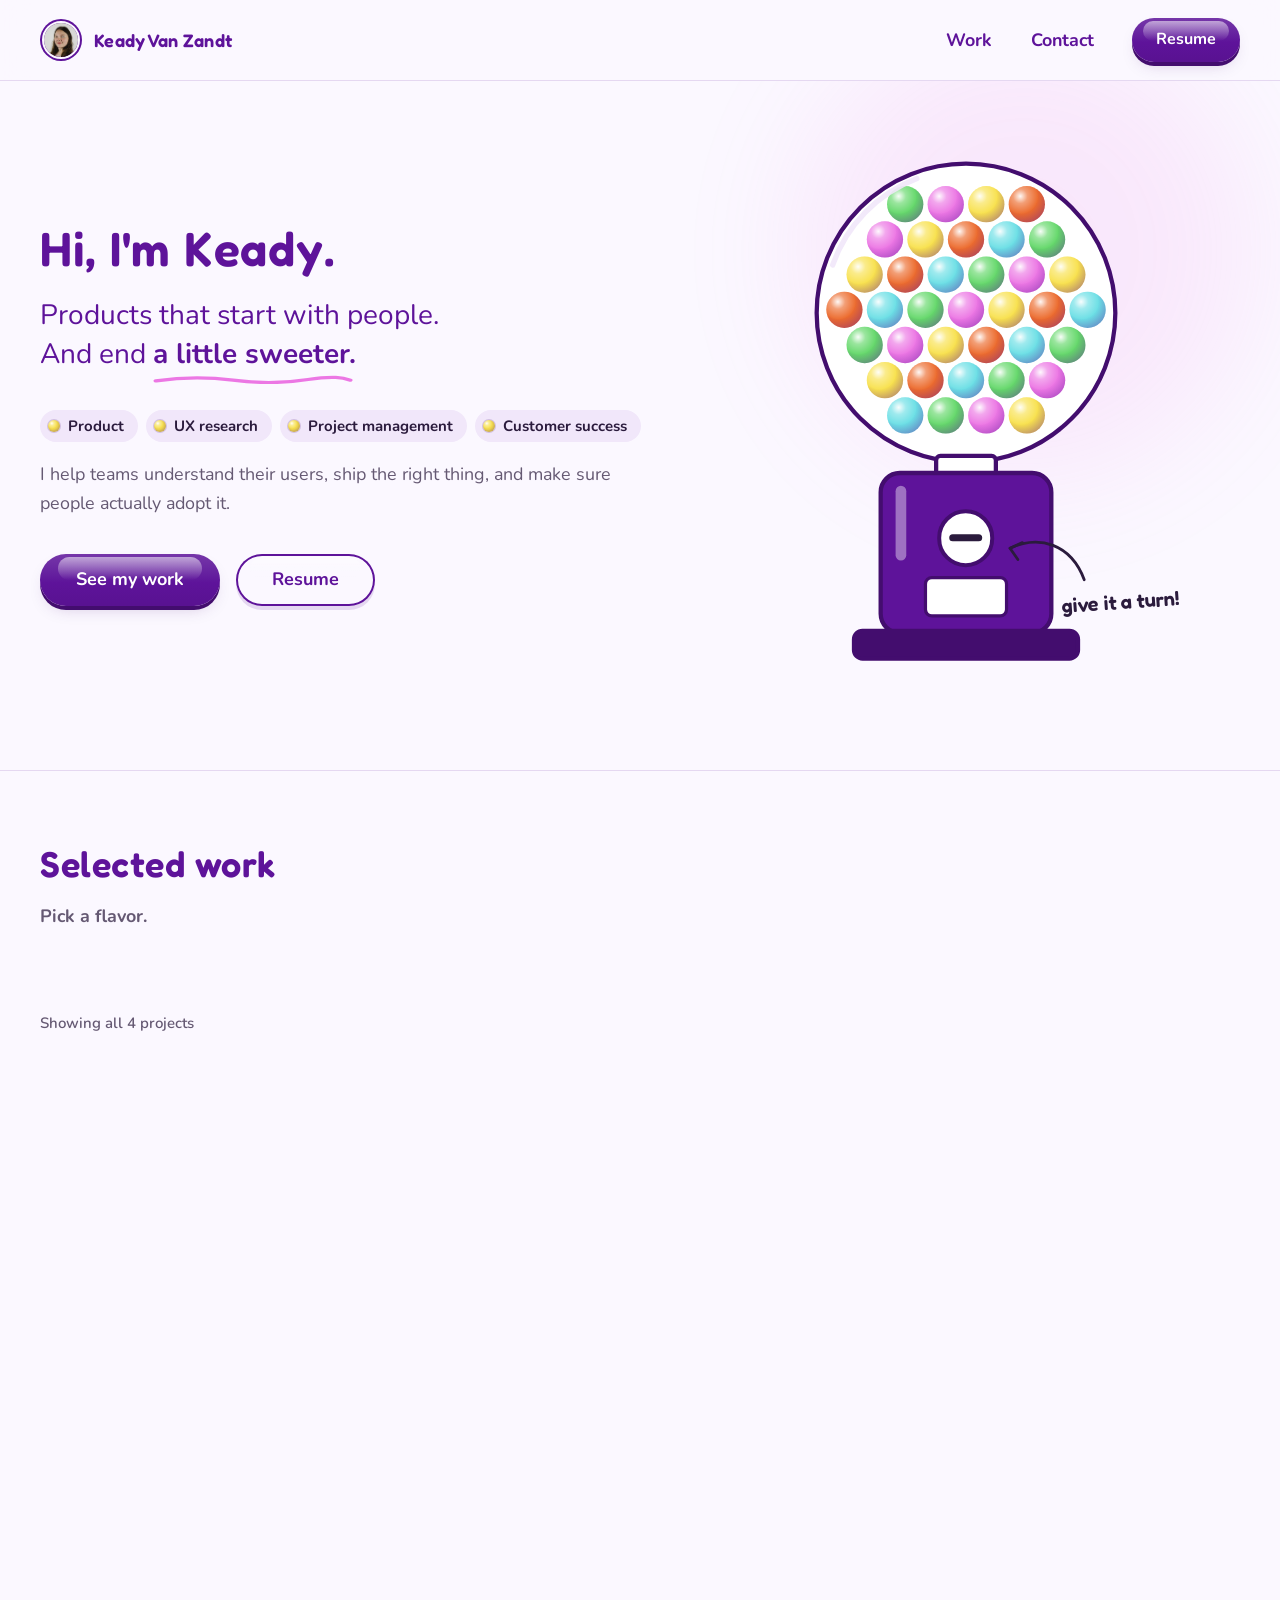
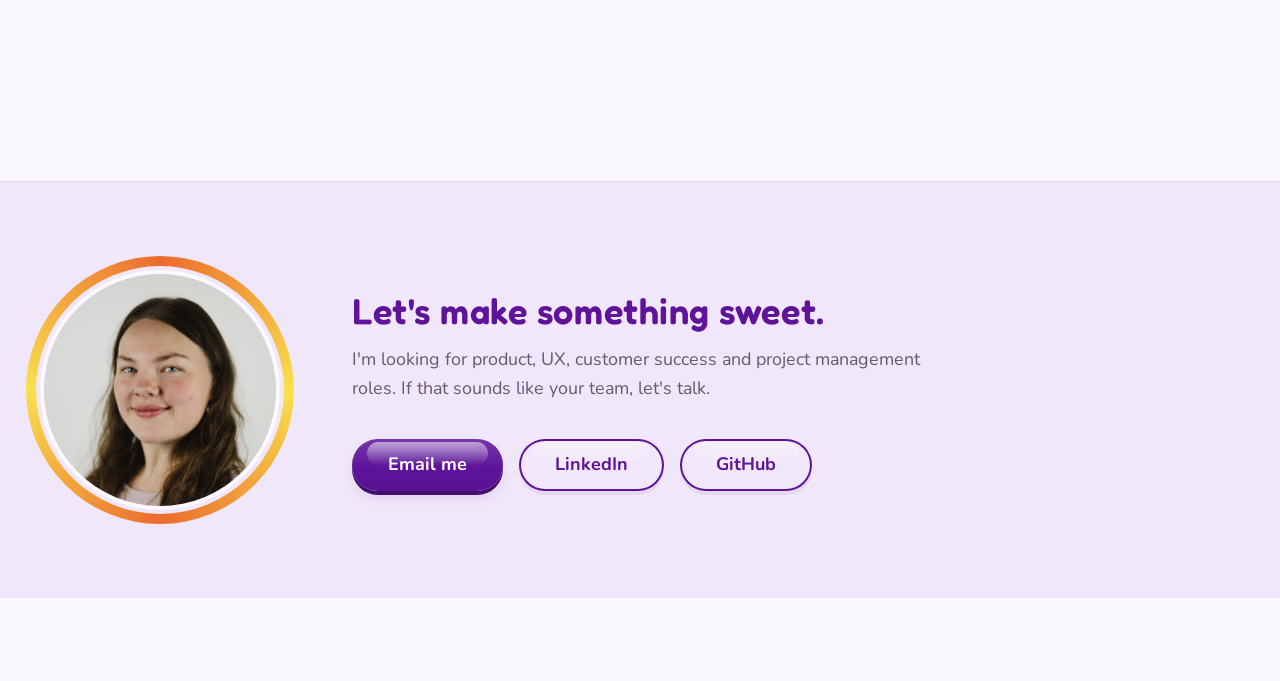
==== commit 9c304334: "Polish portfolio for hiring managers: links, copy, a11y, sharing - Real email, LinkedIn and GitHub l" ====
--- a/index.html
+++ b/index.html
@@ -4,7 +4,24 @@
 <meta charset="utf-8">
 <meta name="viewport" content="width=device-width, initial-scale=1">
 <title>Keady Van Zandt | Product, UX Research &amp; Project Management</title>
-<meta name="description" content="Portfolio of Keady Van Zandt. Design that starts with people. And ends a little sweeter.">
+<meta name="description" content="Portfolio of Keady Van Zandt. Products that start with people. And end a little sweeter.">
+<link rel="icon" href="assets/favicon.svg" type="image/svg+xml">
+<link rel="icon" href="assets/favicon-32.png" sizes="32x32" type="image/png">
+<link rel="apple-touch-icon" href="assets/apple-touch-icon.png">
+<!-- Link previews (LinkedIn, Slack, iMessage, etc.) -->
+<meta property="og:type" content="website">
+<meta property="og:site_name" content="Keady Van Zandt">
+<meta property="og:title" content="Keady Van Zandt | Product, UX Research &amp; Project Management">
+<meta property="og:description" content="Portfolio of Keady Van Zandt. Products that start with people. And end a little sweeter.">
+<meta property="og:url" content="https://midnight-getaway.github.io/portfolio-site/">
+<meta property="og:image" content="https://midnight-getaway.github.io/portfolio-site/assets/og-image.png">
+<meta property="og:image:width" content="1200">
+<meta property="og:image:height" content="630">
+<meta property="og:image:alt" content="Keady Van Zandt: Products that start with people. And end a little sweeter.">
+<meta name="twitter:card" content="summary_large_image">
+<meta name="twitter:title" content="Keady Van Zandt | Product, UX Research &amp; Project Management">
+<meta name="twitter:description" content="Portfolio of Keady Van Zandt. Products that start with people. And end a little sweeter.">
+<meta name="twitter:image" content="https://midnight-getaway.github.io/portfolio-site/assets/og-image.png">
 <script>
   /* Runs before the page appears. Turns on animations, and if you arrived
      through a bubble, covers the page so the bubble can pop. Keep this on every page. */
@@ -38,7 +55,7 @@
     </a>
     <nav class="site-nav" aria-label="Main">
       <a href="#work">Work</a>
-      <a href="playground.html">Playground</a>
+      <!-- Hidden until Playground has real content: <a href="playground.html">Playground</a> -->
       <a href="#contact">Contact</a>
       <!-- Put your resume PDF in the assets folder and name it Resume.pdf -->
       <a class="btn btn-sm" href="assets/Resume.pdf" target="_blank" rel="noopener">Resume</a>
@@ -59,13 +76,14 @@
       <div class="hero-text">
         <!-- data-split makes each letter bounce in -->
         <h1 id="hero-title" data-split>Hi, I'm Keady.</h1>
-        <p class="tagline" data-reveal style="--d: 550ms">Design that starts with people.<br>And ends <em>a little sweeter.</em></p>
+        <p class="tagline" data-reveal style="--d: 550ms">Products that start with people.<br>And end <em>a little sweeter.</em></p>
         <ul class="roles" data-reveal style="--d: 700ms" aria-label="What I do">
           <li data-color="tangerine">Product</li>
           <li data-color="spring-green">UX research</li>
           <li data-color="orchid">Project management</li>
+          <li data-color="lemon">Customer success</li>
         </ul>
-        <p class="intro" data-reveal style="--d: 820ms">[Write one or two sentences about who you are and the problems you like to solve. Keep it short so people get the point in a few seconds.]</p>
+        <p class="intro" data-reveal style="--d: 820ms">I help teams understand their users, ship the right thing, and make sure people actually adopt it.</p>
         <div class="hero-actions" data-reveal style="--d: 950ms">
           <a class="btn" id="see-work" href="#work">See my work</a>
           <a class="btn btn-outline" href="assets/Resume.pdf" target="_blank" rel="noopener">Resume</a>
@@ -123,10 +141,11 @@
         <button class="chip" type="button" data-filter="design" data-color="aqua" aria-pressed="false">UX Design</button>
         <button class="chip" type="button" data-filter="research" data-color="spring-green" aria-pressed="false">UX Research</button>
         <button class="chip" type="button" data-filter="pm" data-color="orchid" aria-pressed="false">Project Mgmt</button>
+        <button class="chip" type="button" data-filter="cs" data-color="lemon" aria-pressed="false">Customer Success</button>
       </div>
 
       <!-- Filled in by js/main.js; role="status" makes screen readers announce each change -->
-      <p class="filter-status" id="filter-status" role="status" aria-live="polite"></p>
+      <p class="filter-status" id="filter-status" role="status" aria-live="polite">Showing all 4 projects</p>
       <p class="start-with" id="start-with"></p>
 
       <!-- Cards animate in on their own when this section scrolls into view (js/main.js) -->
@@ -134,15 +153,23 @@
         <div class="grid">
           <!--
             CARD TEMPLATE
-            data-color   = gumball color (orchid, aqua, lemon, spring-green, tangerine)
-            data-flavors = which filter chips show this card (product, design, research, pm), separated by spaces
+            data-color   = the gumball color of the card's PRIMARY category:
+                           product = tangerine, design = aqua, research = spring-green,
+                           pm = orchid, cs (customer success) = lemon
+            data-flavors = every filter that shows this card, primary first, separated by spaces
+            .card-tags   = the same categories as visible labels (one <li> per category)
+            .status-badge data-status="draft" = the "In progress" badge; delete the span when the case study is done
           -->
-          <article class="card" data-color="orchid" data-flavors="pm product">
+          <article class="card" data-color="orchid" data-flavors="pm cs">
             <div class="card-head">
               <span class="card-ball" aria-hidden="true"></span>
               <div>
                 <h3 class="card-title">Partner Platform Rollout</h3>
-                <p class="card-year">2026</p>
+                <p class="card-year">2026 <span class="status-badge" data-status="draft">In progress</span></p>
+                <ul class="card-tags" aria-label="Categories">
+                  <li data-color="orchid">Project management</li>
+                  <li data-color="lemon">Customer success</li>
+                </ul>
               </div>
             </div>
             <p class="card-headline">Getting nearly 1,000 agencies onto one ordering system</p>
@@ -155,7 +182,10 @@
               <span class="card-ball" aria-hidden="true"></span>
               <div>
                 <h3 class="card-title">CRM to Power BI Pipeline</h3>
-                <p class="card-year">2026</p>
+                <p class="card-year">2026 <span class="status-badge" data-status="draft">In progress</span></p>
+                <ul class="card-tags" aria-label="Categories">
+                  <li data-color="tangerine">Product</li>
+                </ul>
               </div>
             </div>
             <p class="card-headline">From CRM entry to dashboards leadership actually opens</p>
@@ -168,7 +198,10 @@
               <span class="card-ball" aria-hidden="true"></span>
               <div>
                 <h3 class="card-title">Motivated Avoidance Study</h3>
-                <p class="card-year">2026</p>
+                <p class="card-year">2026 <span class="status-badge" data-status="draft">In progress</span></p>
+                <ul class="card-tags" aria-label="Categories">
+                  <li data-color="spring-green">UX research</li>
+                </ul>
               </div>
             </div>
             <p class="card-headline">Why people skip the chatbot even when they can use it</p>
@@ -181,10 +214,13 @@
               <span class="card-ball" aria-hidden="true"></span>
               <div>
                 <h3 class="card-title">Skylight</h3>
-                <p class="card-year">2026</p>
-              </div>
-            </div>
-            <p class="card-headline">An ERP that bends to the nonprofit, not the other way</p>
+                <p class="card-year">2026 <span class="status-badge" data-status="draft">In progress</span></p>
+                <ul class="card-tags" aria-label="Categories">
+                  <li data-color="aqua">UX design</li>
+                </ul>
+              </div>
+            </div>
+            <p class="card-headline">A system that adapts to how teams actually work</p>
             <p class="card-meta">Conceptual model · AI agents</p>
             <a class="card-link" href="case-skylight.html" data-bubble>Read case study<span class="sr-only">: Skylight</span> <span class="arrow" aria-hidden="true">→</span></a>
           </article>
@@ -203,11 +239,11 @@
       </div>
       <div>
         <h2 class="section-title" id="contact-title" data-reveal style="--d: 150ms">Let's make something sweet.</h2>
-        <p data-reveal style="--d: 250ms">[One line inviting people to reach out: what you're looking for, or what you'd love to work on.]</p>
+        <p data-reveal style="--d: 250ms">I'm looking for product, UX, customer success and project management roles. If that sounds like your team, let's talk.</p>
         <div class="hero-actions" data-reveal style="--d: 350ms">
-          <!-- Replace with your real email address and LinkedIn URL -->
-          <a class="btn" href="mailto:your-email@example.com">Email me</a>
-          <a class="btn btn-outline" href="https://www.linkedin.com/in/your-profile" target="_blank" rel="noopener">LinkedIn</a>
+          <a class="btn" href="mailto:keadycvz@gmail.com">Email me</a>
+          <a class="btn btn-outline" href="https://www.linkedin.com/in/keady-van-zandt/" target="_blank" rel="noopener">LinkedIn</a>
+          <a class="btn btn-outline" href="https://github.com/midnight-getaway" target="_blank" rel="noopener">GitHub</a>
         </div>
       </div>
     </div>
--- a/css/styles.css
+++ b/css/styles.css
@@ -22,6 +22,7 @@
   /* ===== PALETTE TOKENS: change colors here and only here ===== */
   --grape:          #5E139A;   /* text, machine body, primary buttons, links */
   --grape-deep:     #430D6E;   /* machine base, button shadows and borders, hover states */
+  --plum:           #2B1B3D;   /* body text and long-form case study text */
   --orchid:         #EC77E4;   /* gumball accent (decorative only) */
   --lemon:          #F8E14D;   /* gumball accent (decorative only) */
   --aqua:           #6BDFE5;   /* gumball accent (decorative only) */
@@ -32,8 +33,10 @@
   --white:          #FFFFFF;   /* button text, gloss highlights, coin slot */
 
   /* ===== ROLES: what each token is used for (built from the palette above) ===== */
-  --ink: var(--grape);                                                     /* all text */
-  --ink-soft: color-mix(in srgb, var(--grape) 85%, var(--lavender-white)); /* secondary text: 6.15:1 on lilac */
+  --ink: var(--plum);                                                      /* body text: 13.2:1 on lilac */
+  --ink-soft: color-mix(in srgb, var(--plum) 72%, var(--lavender-white));  /* meta text: 5.43:1 on lilac, 6.18:1 on lavender-white */
+  --heading: var(--grape);                                                 /* headings, nav, buttons, links: 8.62:1 on lilac */
+  --link: var(--grape);
   --muted: var(--ink-soft);
   --line: color-mix(in srgb, var(--grape) 14%, var(--lavender-white));     /* dividers */
   --paper: var(--lavender-white);                                          /* page background */
@@ -60,8 +63,8 @@
   --header-h: 80px;
 
   /* ===== FONT TOKENS (loaded in each page's <head> from Google Fonts) ===== */
-  --font-display: "Fredoka", system-ui, sans-serif;  /* h1-h3, name, nav, buttons */
-  --font-body: "Nunito", system-ui, sans-serif;      /* paragraphs, lists, captions, fields */
+  --font-display: "Fredoka", system-ui, sans-serif;  /* large display only: name, h1, h2, section titles, big numbers */
+  --font-body: "Nunito", system-ui, sans-serif;      /* everything else: body, h3, nav, buttons, chips, labels */
 
   /* Type scale: headings shrink smoothly on small screens */
   --fs-h1: clamp(2.25rem, 1.6rem + 2.6vw, 3rem);
@@ -103,7 +106,9 @@
       color-mix(in srgb, var(--white) 40%, transparent) 18%,
       transparent 46%),
     var(--flavor, var(--orchid));
-  box-shadow: inset calc(var(--gb) * -.1) calc(var(--gb) * -.13) calc(var(--gb) * .22) var(--shade);
+  box-shadow:
+    inset calc(var(--gb) * -.1) calc(var(--gb) * -.13) calc(var(--gb) * .22) var(--shade),
+    0 0 0 1px color-mix(in srgb, var(--grape-deep) 18%, transparent);
 }
 .gumball { display: inline-block; width: var(--gb); height: var(--gb); vertical-align: middle; }
 
@@ -149,9 +154,32 @@
   letter-spacing: var(--ls-display);
   overflow-wrap: break-word;
 }
+h1, h2, h3 { color: var(--heading); }
 h1 { font-size: var(--fs-h1); }
 h2 { font-size: var(--fs-h2); }
-h3 { font-size: var(--fs-h3); }
+/* Smaller headings use Nunito (bold) for readability; Fredoka stays for big display text */
+h3 {
+  font-family: var(--font-body);
+  font-weight: 700;
+  font-size: var(--fs-h3);
+  letter-spacing: 0;
+}
+
+/* Inline links in running text: grape, underlined, thicker on hover and focus */
+main p a:not(.btn),
+main li a:not(.btn) {
+  color: var(--link);
+  text-decoration: underline;
+  text-decoration-thickness: 1px;
+  text-underline-offset: .18em;
+}
+main p a:not(.btn):hover,
+main p a:not(.btn):focus-visible,
+main li a:not(.btn):hover,
+main li a:not(.btn):focus-visible {
+  text-decoration-thickness: 2px;
+  text-decoration-color: var(--orchid);
+}
 input, select, textarea { font-family: var(--font-body); font-size: 1rem; }
 ::selection { background: var(--lemon); color: var(--ink); }
 
@@ -247,6 +275,8 @@
   font-weight: 600;
   font-size: 1.125rem;
   letter-spacing: var(--ls-display);
+  color: var(--heading);
+  min-height: 44px;
   text-decoration: none;
 }
 /* Little round headshot in the top-left corner */
@@ -275,10 +305,11 @@
   top: -14px;
   padding: 1px 7px;
   border-radius: 10px 10px 10px 2px;
-  background: var(--ink);
+  background: var(--grape);
   color: var(--white);
-  font-family: var(--font-display);
-  font-size: .875rem;
+  font-family: var(--font-body);
+  font-weight: 700;
+  font-size: .8125rem;
   line-height: 1.4;
   transform: rotate(12deg);
   animation: pop-in .35s var(--ease-spring);
@@ -287,14 +318,16 @@
 .site-nav {
   display: flex;
   align-items: center;
-  font-family: var(--font-display);
-  font-weight: 500;
-  letter-spacing: var(--ls-display);
+  font-family: var(--font-body);
+  font-weight: 700;
+  color: var(--heading);
   gap: clamp(16px, 3vw, 44px);
 }
 .site-nav a:not(.btn) {
   position: relative;
-  padding: 4px 0;
+  display: inline-flex;
+  align-items: center;
+  min-height: 44px;
   text-decoration: none;
 }
 .site-nav a:not(.btn)::after {
@@ -302,7 +335,7 @@
   position: absolute;
   left: 0;
   right: 0;
-  bottom: -2px;
+  bottom: 6px;
   height: 3px;
   border-radius: 3px;
   background: var(--grape);
@@ -333,10 +366,9 @@
     var(--grape) 55%,
     color-mix(in srgb, var(--grape) 80%, var(--grape-deep)) 100%);
   color: var(--on-primary);
-  font-family: var(--font-display);
+  font-family: var(--font-body);
   font-size: 1.125rem;
-  font-weight: 600;
-  letter-spacing: var(--ls-display);
+  font-weight: 700;
   line-height: 1.2;
   text-align: center;
   text-decoration: none;
@@ -370,7 +402,7 @@
 /* Secondary: transparent with a grape border and grape text */
 .btn-outline {
   background: transparent;
-  color: var(--ink);
+  color: var(--heading);
   box-shadow: inset 0 0 0 2px var(--grape), 0 4px 0 var(--line);
 }
 .btn-outline::before { opacity: .6; }
@@ -380,7 +412,7 @@
 }
 .btn-outline:active { box-shadow: inset 0 0 0 2px var(--grape), 0 1px 0 var(--line); }
 .btn-sm {
-  min-height: 42px;
+  min-height: 44px;
   padding: 0 24px;
   font-size: 1rem;
 }
@@ -416,6 +448,7 @@
   font-size: var(--fs-h1);
 }
 .tagline {
+  color: var(--heading);
   width: fit-content;      /* the wipe runs across the text, not the whole column */
   margin: 20px 0 0;
   padding-bottom: .3em;    /* room for the squiggle inside the box */
@@ -427,7 +460,7 @@
   display: inline-block;
   font-style: normal;
   font-weight: 700;
-  color: var(--ink);
+  color: var(--heading);
   padding-bottom: .12em;
 }
 /* Hand-drawn orchid squiggle that sits below the words (never through them) */
@@ -586,6 +619,10 @@
 .knob.is-idle { animation: knob-nudge 4s ease-in-out 2.4s 3; }
 .knob.is-idle::after { animation: ring 2s ease-out 2.4s 3; }
 .knob:hover { scale: 1.08; }
+.knob:focus-visible {
+  outline: 4px solid var(--lemon);       /* 7.8:1 against the grape body */
+  outline-offset: 4px;
+}
 .knob:active { scale: .94; }
 
 .turn-hint {
@@ -647,12 +684,12 @@
   padding: 9px 20px 9px 12px;
   border: 2px solid transparent;
   border-radius: 999px;
+  min-height: 44px;
   background: var(--lilac);
-  color: var(--ink);
-  font-family: var(--font-display);
+  color: var(--heading);
+  font-family: var(--font-body);
   font-size: var(--fs-small);
-  font-weight: 600;
-  letter-spacing: var(--ls-display);
+  font-weight: 700;
   cursor: pointer;
   transition:
     transform .4s var(--ease-spring),
@@ -756,6 +793,60 @@
 .card-ball.pop { animation: pop .5s var(--ease-spring); }
 .card:hover .card-ball { animation: roll .9s var(--ease-out); }
 .card-title { font-size: var(--fs-h3); }
+
+/* Category labels on each card; the dot matches the category's gumball */
+.card-tags {
+  display: flex;
+  flex-wrap: wrap;
+  gap: 6px 14px;
+  margin: 8px 0 0;
+  padding: 0;
+  list-style: none;
+  font-size: .8125rem;
+  font-weight: 700;
+  color: var(--ink-soft);
+}
+.card-tags li { display: inline-flex; align-items: center; gap: 6px; }
+.card-tags li::before {
+  --gb: 10px;
+  content: "";
+  width: var(--gb);
+  height: var(--gb);
+  border-radius: 50%;
+  background: var(--flavor);
+  box-shadow: inset -1px -1px 2px var(--shade), 0 0 0 1px color-mix(in srgb, var(--grape-deep) 25%, transparent);
+}
+
+/* "In progress" badge: delete the <span class="status-badge" data-status="draft"> to remove it */
+.status-badge[data-status="draft"] {
+  display: inline-block;
+  margin-left: 8px;
+  padding: 1px 9px;
+  border: 1px solid color-mix(in srgb, var(--grape) 40%, transparent);
+  border-radius: 999px;
+  background: var(--lavender-white);
+  color: var(--heading);                 /* 9.8:1 */
+  font-family: var(--font-body);
+  font-size: .75rem;
+  font-weight: 700;
+  letter-spacing: .03em;
+  vertical-align: 1px;
+}
+.case .status-badge[data-status="draft"] { margin: 14px 0 0; }
+
+/* Keyboard focus: ring around the whole card when its link is focused */
+.card:focus-within {
+  outline: 3px solid var(--grape);
+  outline-offset: 4px;
+}
+@supports selector(:has(*)) {
+  .card:focus-within { outline: none; }
+  .card:has(.card-link:focus-visible) {
+    outline: 3px solid var(--grape);
+    outline-offset: 4px;
+  }
+  .card-link:focus-visible { outline: none; }
+}
 .card-year { margin: 2px 0 0; font-size: .875rem; color: var(--ink-soft); }
 .card-headline {
   margin: 26px 0 0;
@@ -767,6 +858,7 @@
 .card-meta { margin: 16px 0 0; font-size: .9375rem; color: var(--ink-soft); }
 .card-link {
   display: inline-block;
+  color: var(--link);
   margin-top: 12px;
   font-weight: 700;
   text-decoration: none;
@@ -864,14 +956,17 @@
 
 .back-link {
   display: inline-flex;
+  align-items: center;
   gap: 6px;
+  min-height: 44px;
   font-size: .9375rem;
   font-weight: 700;
-  color: var(--ink-soft);
+  color: var(--link);
   text-decoration: none;
 }
 .back-link .arrow { transition: transform .4s var(--ease-spring); }
-.back-link:hover { color: var(--ink); }
+.back-link:hover,
+.back-link:focus-visible { text-decoration: underline; text-underline-offset: .18em; }
 .back-link:hover .arrow { transform: translateX(-5px); }
 
 .case-title {
@@ -951,7 +1046,7 @@
 .callout:hover { transform: translateY(-4px) rotate(-1deg); box-shadow: 0 18px 30px -20px var(--flavor); }
 .callout h3 {
   margin-bottom: 8px;
-  font-size: var(--fs-h3);
+  font-size: 1.125rem;
 }
 .callout p { margin: 0; font-size: .9375rem; }
 
@@ -968,7 +1063,7 @@
 }
 .stat { border-top: 4px solid transparent; }
 .stat:hover { transform: translateY(-5px); border-top-color: var(--flavor); box-shadow: 0 16px 30px -22px var(--flavor); }
-.stat-num { display: block; font-family: var(--font-display); font-size: 2.5rem; font-weight: 600; line-height: 1; font-variant-numeric: tabular-nums; }
+.stat-num { display: block; color: var(--heading); font-family: var(--font-display); font-size: 2.5rem; font-weight: 600; line-height: 1; font-variant-numeric: tabular-nums; }
 .stat-label { display: block; margin-top: 12px; font-size: .875rem; color: var(--ink-soft); }
 
 .gallery {
@@ -984,10 +1079,11 @@
   border-top: 1px solid var(--line);
   text-align: right;
 }
-.next-project a { font-weight: 700; text-decoration: none; }
+.next-project a { display: inline-block; padding: 10px 0; color: var(--link); font-weight: 700; text-decoration: none; }
 .next-project .arrow { display: inline-block; transition: transform .4s var(--ease-spring); }
 .next-project a:hover .arrow { transform: translateX(8px); }
-.next-project a:hover { text-decoration: underline; text-decoration-color: var(--flavor); text-decoration-thickness: 3px; text-underline-offset: 5px; }
+.next-project a:hover,
+.next-project a:focus-visible { text-decoration: underline; text-decoration-color: var(--flavor); text-decoration-thickness: 3px; text-underline-offset: 5px; }
 
 /* Playground page */
 .page-intro { padding: 64px 0 24px; }
@@ -1095,9 +1191,9 @@
   mask-composite: intersect;
 }
 /* The film stretches and thins for a split second... */
-.pop-cover.is-straining { animation: strain .14s ease-in forwards; }
+.pop-cover.is-straining { animation: strain .08s ease-in forwards; }
 /* ...then tears and snaps back */
-.pop-cover.is-popping   { animation: tear .36s cubic-bezier(.2, .75, .3, 1) forwards; }
+.pop-cover.is-popping   { animation: tear .3s cubic-bezier(.2, .75, .3, 1) forwards; }
 
 
 /* ---------- 10. Keyframes ---------- */
@@ -1188,8 +1284,24 @@
 
 
 /* ---------- 12. Reduced motion ---------- */
+/* For people who ask their system for less motion. js/main.js also skips:
+   the gumball drop (cards just appear), the bubble page transition, the
+   letter-by-letter headings, the card tilt and the filter animation. */
 @media (prefers-reduced-motion: reduce) {
   html { scroll-behavior: auto; }
+  .char,
+  .tagline,
+  .tagline em::after,
+  .knob,
+  .headshot-wrap::before { animation: none !important; }
+  .tagline { -webkit-mask-image: none !important; mask-image: none !important; }
+  .tagline em::after { clip-path: none !important; }
+  .flying-ball,
+  .bubble,
+  .pop-cover,
+  .is-arriving body::after { display: none !important; }
+  .brand:hover .brand-photo,
+  .headshot-wrap:hover .headshot { transform: none; }
   *, *::before, *::after {
     animation-duration: .01ms !important;
     animation-iteration-count: 1 !important;
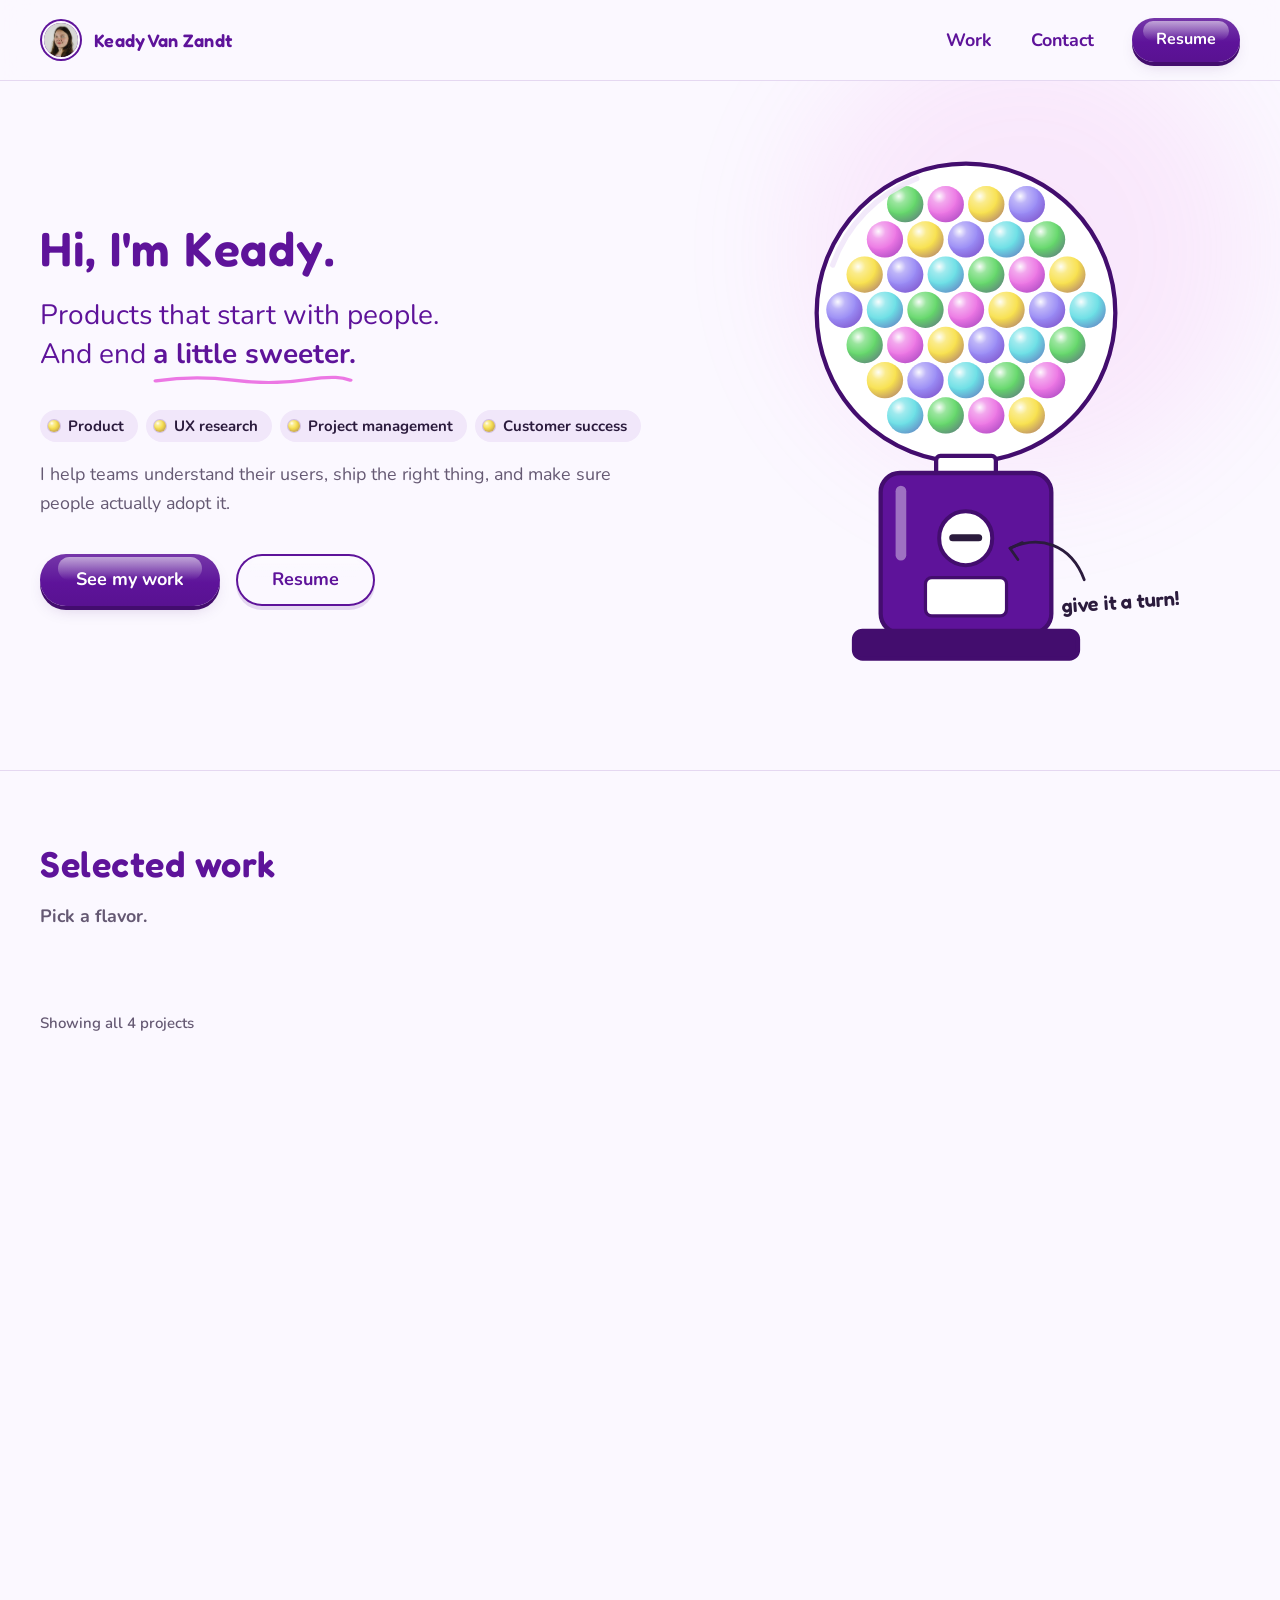
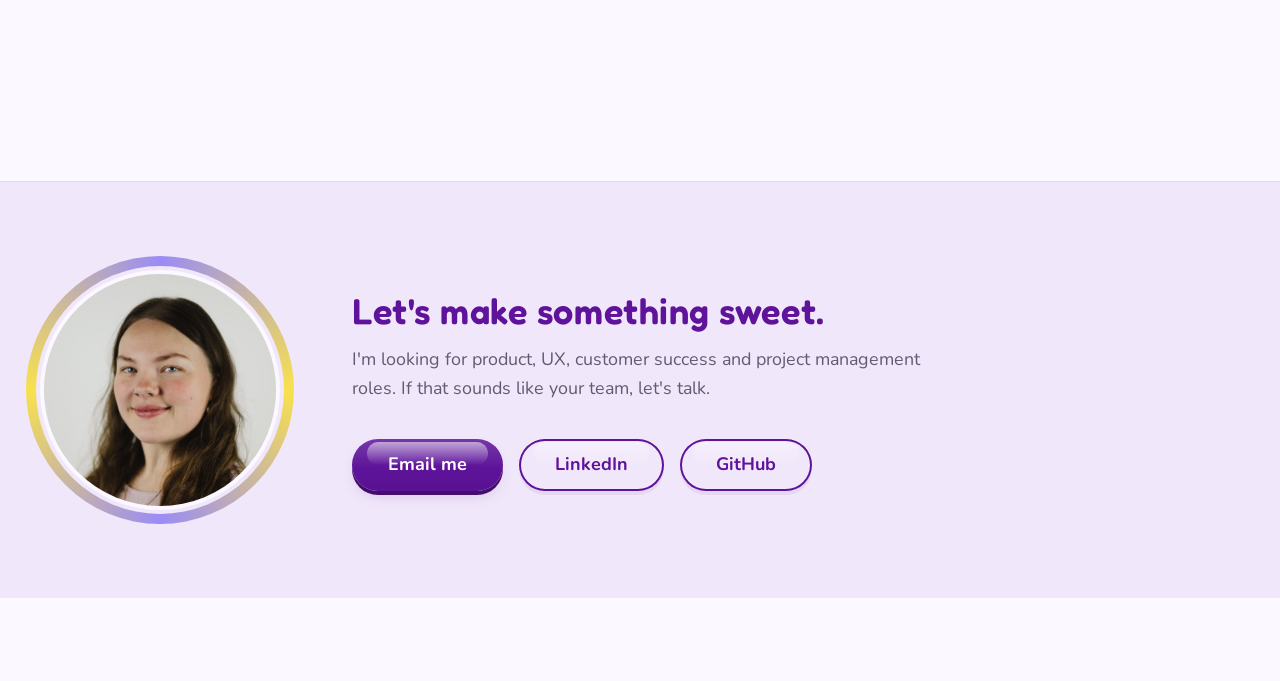
==== commit 45199883: "Replace orange with periwinkle Product category, machine gumballs, contact photo ring and share imag" ====
--- a/index.html
+++ b/index.html
@@ -78,7 +78,7 @@
         <h1 id="hero-title" data-split>Hi, I'm Keady.</h1>
         <p class="tagline" data-reveal style="--d: 550ms">Products that start with people.<br>And end <em>a little sweeter.</em></p>
         <ul class="roles" data-reveal style="--d: 700ms" aria-label="What I do">
-          <li data-color="tangerine">Product</li>
+          <li data-color="periwinkle">Product</li>
           <li data-color="spring-green">UX research</li>
           <li data-color="orchid">Project management</li>
           <li data-color="lemon">Customer success</li>
@@ -137,7 +137,7 @@
       <!-- data-filter must match the words in each card's data-flavors -->
       <div class="chips" id="flavor-chips" role="group" aria-labelledby="flavor-label">
         <button class="chip" type="button" data-filter="all" aria-pressed="true">All</button>
-        <button class="chip" type="button" data-filter="product" data-color="tangerine" aria-pressed="false">Product</button>
+        <button class="chip" type="button" data-filter="product" data-color="periwinkle" aria-pressed="false">Product</button>
         <button class="chip" type="button" data-filter="design" data-color="aqua" aria-pressed="false">UX Design</button>
         <button class="chip" type="button" data-filter="research" data-color="spring-green" aria-pressed="false">UX Research</button>
         <button class="chip" type="button" data-filter="pm" data-color="orchid" aria-pressed="false">Project Mgmt</button>
@@ -154,7 +154,7 @@
           <!--
             CARD TEMPLATE
             data-color   = the gumball color of the card's PRIMARY category:
-                           product = tangerine, design = aqua, research = spring-green,
+                           product = periwinkle, design = aqua, research = spring-green,
                            pm = orchid, cs (customer success) = lemon
             data-flavors = every filter that shows this card, primary first, separated by spaces
             .card-tags   = the same categories as visible labels (one <li> per category)
@@ -177,14 +177,14 @@
             <a class="card-link" href="case-partner-platform.html" data-bubble>Read case study<span class="sr-only">: Partner Platform Rollout</span> <span class="arrow" aria-hidden="true">→</span></a>
           </article>
 
-          <article class="card" data-color="tangerine" data-flavors="product">
+          <article class="card" data-color="periwinkle" data-flavors="product">
             <div class="card-head">
               <span class="card-ball" aria-hidden="true"></span>
               <div>
                 <h3 class="card-title">CRM to Power BI Pipeline</h3>
                 <p class="card-year">2026 <span class="status-badge" data-status="draft">In progress</span></p>
                 <ul class="card-tags" aria-label="Categories">
-                  <li data-color="tangerine">Product</li>
+                  <li data-color="periwinkle">Product</li>
                 </ul>
               </div>
             </div>
--- a/css/styles.css
+++ b/css/styles.css
@@ -27,7 +27,7 @@
   --lemon:          #F8E14D;   /* gumball accent (decorative only) */
   --aqua:           #6BDFE5;   /* gumball accent (decorative only) */
   --spring-green:   #64D86A;   /* gumball accent (decorative only) */
-  --tangerine:      #EC6B2D;   /* gumball accent (decorative only) */
+  --periwinkle:     #9A8CF5;   /* gumball accent (decorative only) */
   --lavender-white: #FBF8FF;   /* page background */
   --lilac:          #F1E7FA;   /* cards and tag pills */
   --white:          #FFFFFF;   /* button text, gloss highlights, coin slot */
@@ -53,7 +53,7 @@
   --glass: var(--white);
 
   /* Project categories: each gets its own gumball color */
-  --cat-product: var(--tangerine);
+  --cat-product: var(--periwinkle);
   --cat-design: var(--aqua);
   --cat-research: var(--spring-green);
   --cat-pm: var(--orchid);
@@ -85,7 +85,7 @@
 [data-color="lemon"]        { --flavor: var(--lemon); }
 [data-color="aqua"]         { --flavor: var(--aqua); }
 [data-color="spring-green"] { --flavor: var(--spring-green); }
-[data-color="tangerine"]    { --flavor: var(--tangerine); }
+[data-color="periwinkle"]   { --flavor: var(--periwinkle); }
 
 
 /* ---------- Reusable gumball ----------
@@ -920,8 +920,8 @@
   position: absolute;
   inset: -14px;
   border-radius: 50%;
-  /* Two accents for this section: tangerine and lemon */
-  background: conic-gradient(var(--tangerine), var(--lemon), var(--tangerine), var(--lemon), var(--tangerine));
+  /* Two accents for this section: periwinkle and lemon */
+  background: conic-gradient(var(--periwinkle), var(--lemon), var(--periwinkle), var(--lemon), var(--periwinkle));
 }
 .headshot-wrap:hover::before { animation: spin 3s linear infinite; }
 .headshot-wrap::after {
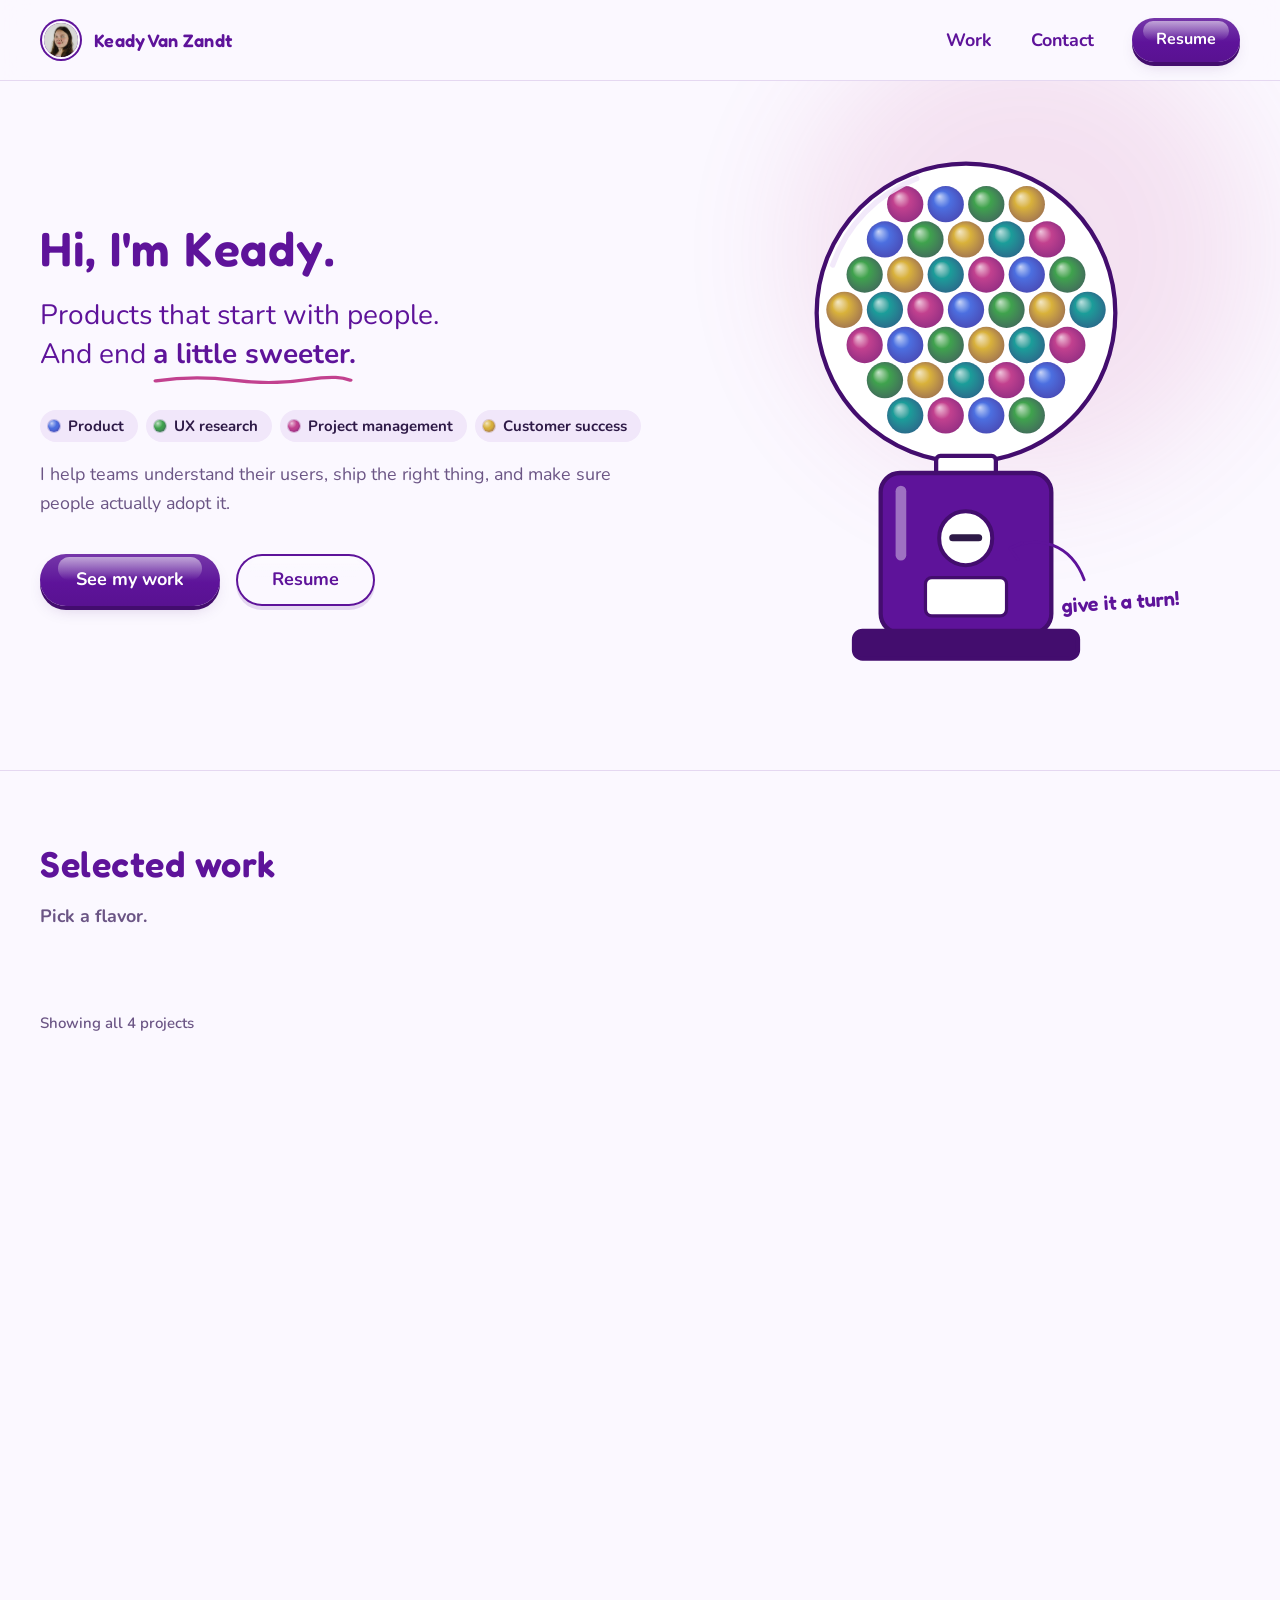
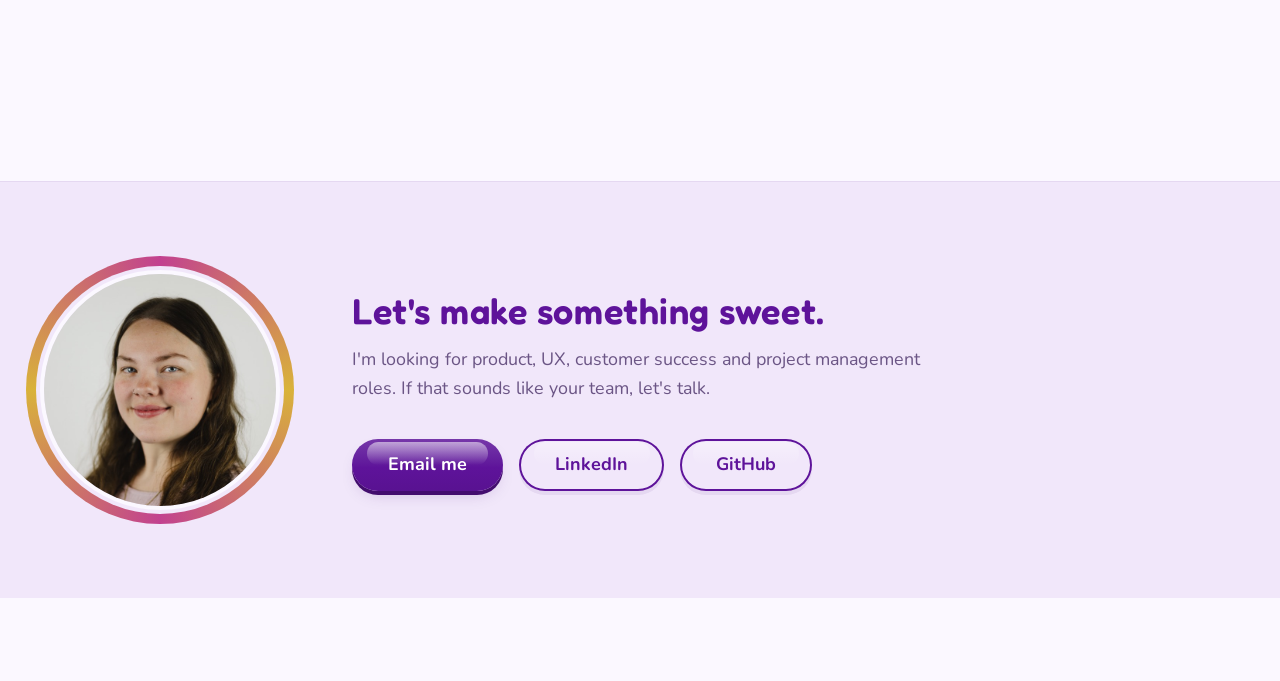
==== commit 5ac9803d: "Switch to jewel-tone category palette and fix color mismatches - Body text #2E1A47, solid muted text" ====
--- a/index.html
+++ b/index.html
@@ -31,7 +31,7 @@
       var c = sessionStorage.getItem("kv-bubble");
       if (c && !matchMedia("(prefers-reduced-motion: reduce)").matches) {
         d.classList.add("is-arriving");
-        d.style.setProperty("--arrive", "var(--" + c + ")");
+        d.style.setProperty("--arrive", "var(--cat-" + c + ")");
       } else if (c) { sessionStorage.removeItem("kv-bubble"); }
     } catch (e) {}
   })(document.documentElement);
@@ -78,10 +78,10 @@
         <h1 id="hero-title" data-split>Hi, I'm Keady.</h1>
         <p class="tagline" data-reveal style="--d: 550ms">Products that start with people.<br>And end <em>a little sweeter.</em></p>
         <ul class="roles" data-reveal style="--d: 700ms" aria-label="What I do">
-          <li data-color="periwinkle">Product</li>
-          <li data-color="spring-green">UX research</li>
-          <li data-color="orchid">Project management</li>
-          <li data-color="lemon">Customer success</li>
+          <li data-color="product">Product</li>
+          <li data-color="research">UX research</li>
+          <li data-color="pm">Project management</li>
+          <li data-color="cs">Customer success</li>
         </ul>
         <p class="intro" data-reveal style="--d: 820ms">I help teams understand their users, ship the right thing, and make sure people actually adopt it.</p>
         <div class="hero-actions" data-reveal style="--d: 950ms">
@@ -93,18 +93,8 @@
       <!-- Gumball machine. The gumballs inside the globe are added by js/main.js -->
       <div class="machine" data-reveal="drop" style="--d: 250ms">
         <svg viewBox="0 0 300 480" role="img" aria-label="A purple gumball machine full of colorful gumballs">
-          <defs>
-            <!-- Gloss (upper left) and shade (bottom right) laid over each gumball -->
-            <radialGradient id="gb-gloss" cx="32%" cy="28%" r="50%">
-              <stop offset="0" class="gb-gloss-hi" stop-opacity=".95"/>
-              <stop offset=".4" class="gb-gloss-hi" stop-opacity=".35"/>
-              <stop offset="1" class="gb-gloss-hi" stop-opacity="0"/>
-            </radialGradient>
-            <radialGradient id="gb-shade" cx="35%" cy="30%" r="80%">
-              <stop offset=".55" class="gb-shade-lo" stop-opacity="0"/>
-              <stop offset="1" class="gb-shade-lo" stop-opacity=".4"/>
-            </radialGradient>
-          </defs>
+          <!-- Gumball gradients, one per category, are added here by js/main.js -->
+          <defs id="gb-defs"></defs>
           <circle class="globe-glass" cx="150" cy="150" r="140"/>
           <g id="globe-balls"></g>
           <path class="globe-shine" d="M25 105 A134 134 0 0 1 104 24"/>
@@ -137,11 +127,11 @@
       <!-- data-filter must match the words in each card's data-flavors -->
       <div class="chips" id="flavor-chips" role="group" aria-labelledby="flavor-label">
         <button class="chip" type="button" data-filter="all" aria-pressed="true">All</button>
-        <button class="chip" type="button" data-filter="product" data-color="periwinkle" aria-pressed="false">Product</button>
-        <button class="chip" type="button" data-filter="design" data-color="aqua" aria-pressed="false">UX Design</button>
-        <button class="chip" type="button" data-filter="research" data-color="spring-green" aria-pressed="false">UX Research</button>
-        <button class="chip" type="button" data-filter="pm" data-color="orchid" aria-pressed="false">Project Mgmt</button>
-        <button class="chip" type="button" data-filter="cs" data-color="lemon" aria-pressed="false">Customer Success</button>
+        <button class="chip" type="button" data-filter="product" data-color="product" aria-pressed="false">Product</button>
+        <button class="chip" type="button" data-filter="design" data-color="design" aria-pressed="false">UX Design</button>
+        <button class="chip" type="button" data-filter="research" data-color="research" aria-pressed="false">UX Research</button>
+        <button class="chip" type="button" data-filter="pm" data-color="pm" aria-pressed="false">Project Mgmt</button>
+        <button class="chip" type="button" data-filter="cs" data-color="cs" aria-pressed="false">Customer Success</button>
       </div>
 
       <!-- Filled in by js/main.js; role="status" makes screen readers announce each change -->
@@ -153,22 +143,22 @@
         <div class="grid">
           <!--
             CARD TEMPLATE
-            data-color   = the gumball color of the card's PRIMARY category:
-                           product = periwinkle, design = aqua, research = spring-green,
-                           pm = orchid, cs (customer success) = lemon
+            data-color   = the card's PRIMARY category, which sets its gumball color:
+                           product, design, research, pm or cs (customer success).
+                           The colors themselves live in the --cat-* variables in styles.css.
             data-flavors = every filter that shows this card, primary first, separated by spaces
             .card-tags   = the same categories as visible labels (one <li> per category)
             .status-badge data-status="draft" = the "In progress" badge; delete the span when the case study is done
           -->
-          <article class="card" data-color="orchid" data-flavors="pm cs">
+          <article class="card" data-color="pm" data-flavors="pm cs">
             <div class="card-head">
               <span class="card-ball" aria-hidden="true"></span>
               <div>
                 <h3 class="card-title">Partner Platform Rollout</h3>
                 <p class="card-year">2026 <span class="status-badge" data-status="draft">In progress</span></p>
                 <ul class="card-tags" aria-label="Categories">
-                  <li data-color="orchid">Project management</li>
-                  <li data-color="lemon">Customer success</li>
+                  <li data-color="pm">Project management</li>
+                  <li data-color="cs">Customer success</li>
                 </ul>
               </div>
             </div>
@@ -177,14 +167,14 @@
             <a class="card-link" href="case-partner-platform.html" data-bubble>Read case study<span class="sr-only">: Partner Platform Rollout</span> <span class="arrow" aria-hidden="true">→</span></a>
           </article>
 
-          <article class="card" data-color="periwinkle" data-flavors="product">
+          <article class="card" data-color="product" data-flavors="product">
             <div class="card-head">
               <span class="card-ball" aria-hidden="true"></span>
               <div>
                 <h3 class="card-title">CRM to Power BI Pipeline</h3>
                 <p class="card-year">2026 <span class="status-badge" data-status="draft">In progress</span></p>
                 <ul class="card-tags" aria-label="Categories">
-                  <li data-color="periwinkle">Product</li>
+                  <li data-color="product">Product</li>
                 </ul>
               </div>
             </div>
@@ -193,14 +183,14 @@
             <a class="card-link" href="case-crm-power-bi.html" data-bubble>Read case study<span class="sr-only">: CRM to Power BI Pipeline</span> <span class="arrow" aria-hidden="true">→</span></a>
           </article>
 
-          <article class="card" data-color="spring-green" data-flavors="research">
+          <article class="card" data-color="research" data-flavors="research">
             <div class="card-head">
               <span class="card-ball" aria-hidden="true"></span>
               <div>
                 <h3 class="card-title">Motivated Avoidance Study</h3>
                 <p class="card-year">2026 <span class="status-badge" data-status="draft">In progress</span></p>
                 <ul class="card-tags" aria-label="Categories">
-                  <li data-color="spring-green">UX research</li>
+                  <li data-color="research">UX research</li>
                 </ul>
               </div>
             </div>
@@ -209,14 +199,14 @@
             <a class="card-link" href="case-motivated-avoidance.html" data-bubble>Read case study<span class="sr-only">: Motivated Avoidance Study</span> <span class="arrow" aria-hidden="true">→</span></a>
           </article>
 
-          <article class="card" data-color="aqua" data-flavors="design">
+          <article class="card" data-color="design" data-flavors="design">
             <div class="card-head">
               <span class="card-ball" aria-hidden="true"></span>
               <div>
                 <h3 class="card-title">Skylight</h3>
                 <p class="card-year">2026 <span class="status-badge" data-status="draft">In progress</span></p>
                 <ul class="card-tags" aria-label="Categories">
-                  <li data-color="aqua">UX design</li>
+                  <li data-color="design">UX design</li>
                 </ul>
               </div>
             </div>
--- a/css/styles.css
+++ b/css/styles.css
@@ -22,19 +22,22 @@
   /* ===== PALETTE TOKENS: change colors here and only here ===== */
   --grape:          #5E139A;   /* text, machine body, primary buttons, links */
   --grape-deep:     #430D6E;   /* machine base, button shadows and borders, hover states */
-  --plum:           #2B1B3D;   /* body text and long-form case study text */
-  --orchid:         #EC77E4;   /* gumball accent (decorative only) */
-  --lemon:          #F8E14D;   /* gumball accent (decorative only) */
-  --aqua:           #6BDFE5;   /* gumball accent (decorative only) */
-  --spring-green:   #64D86A;   /* gumball accent (decorative only) */
-  --periwinkle:     #9A8CF5;   /* gumball accent (decorative only) */
+  --plum:           #2E1A47;   /* body text and long-form case study text */
+  --muted-plum:     #6B5585;   /* meta lines, footer, filter status */
+
+  /* Jewel-tone gumball colors (decorative only, never used for text) */
+  --cobalt:         #4C6FE0;
+  --teal:           #1A9E9A;
+  --emerald:        #3FA34D;
+  --berry:          #C2418F;
+  --gold:           #D9B23A;
   --lavender-white: #FBF8FF;   /* page background */
   --lilac:          #F1E7FA;   /* cards and tag pills */
   --white:          #FFFFFF;   /* button text, gloss highlights, coin slot */
 
   /* ===== ROLES: what each token is used for (built from the palette above) ===== */
-  --ink: var(--plum);                                                      /* body text: 13.2:1 on lilac */
-  --ink-soft: color-mix(in srgb, var(--plum) 72%, var(--lavender-white));  /* meta text: 5.43:1 on lilac, 6.18:1 on lavender-white */
+  --ink: var(--plum);              /* body text: 14.74:1 on lavender-white, 12.95:1 on lilac */
+  --ink-soft: var(--muted-plum);   /* muted text: 6.12:1 on lavender-white, 5.38:1 on lilac */
   --heading: var(--grape);                                                 /* headings, nav, buttons, links: 8.62:1 on lilac */
   --link: var(--grape);
   --muted: var(--ink-soft);
@@ -52,11 +55,14 @@
   --machine-line: var(--grape-deep);
   --glass: var(--white);
 
-  /* Project categories: each gets its own gumball color */
-  --cat-product: var(--periwinkle);
-  --cat-design: var(--aqua);
-  --cat-research: var(--spring-green);
-  --cat-pm: var(--orchid);
+  /* Project categories: the single source of truth for category colors.
+     Everything (filter chips, card gumballs, card labels, hero tags, case
+     study headers, the machine) uses these through data-color="<category>". */
+  --cat-product: var(--cobalt);
+  --cat-design: var(--teal);
+  --cat-research: var(--emerald);
+  --cat-pm: var(--berry);
+  --cat-cs: var(--gold);
 
   --radius: 18px;
   --max: 1200px;
@@ -81,11 +87,11 @@
 }
 
 /* Any element with data-color="..." gets that flavor as --flavor */
-[data-color="orchid"]       { --flavor: var(--orchid); }
-[data-color="lemon"]        { --flavor: var(--lemon); }
-[data-color="aqua"]         { --flavor: var(--aqua); }
-[data-color="spring-green"] { --flavor: var(--spring-green); }
-[data-color="periwinkle"]   { --flavor: var(--periwinkle); }
+[data-color="product"]  { --flavor: var(--cat-product); }
+[data-color="design"]   { --flavor: var(--cat-design); }
+[data-color="research"] { --flavor: var(--cat-research); }
+[data-color="pm"]       { --flavor: var(--cat-pm); }
+[data-color="cs"]       { --flavor: var(--cat-cs); }
 
 
 /* ---------- Reusable gumball ----------
@@ -97,18 +103,20 @@
 .flying-ball,
 .chip::before,
 .roles li::before,
+.card-tags li::before,
 .case-section ul li::before {
   --gb: 16px;
+  /* Highlight and shadow are mixed from the gumball's own color */
+  --gb-base: var(--flavor, var(--grape));
+  --gb-hi: color-mix(in srgb, var(--gb-base) 30%, var(--white));
+  --gb-lo: color-mix(in srgb, var(--gb-base) 62%, var(--grape-deep));
   border-radius: 50%;
   background:
-    radial-gradient(circle at 32% 28%,
-      color-mix(in srgb, var(--white) 95%, transparent) 0,
-      color-mix(in srgb, var(--white) 40%, transparent) 18%,
-      transparent 46%),
-    var(--flavor, var(--orchid));
+    radial-gradient(circle at 32% 28%, var(--gb-hi) 0, color-mix(in srgb, var(--gb-hi) 55%, transparent) 16%, transparent 42%),
+    radial-gradient(circle at 42% 38%, var(--gb-base) 48%, var(--gb-lo) 100%);
   box-shadow:
-    inset calc(var(--gb) * -.1) calc(var(--gb) * -.13) calc(var(--gb) * .22) var(--shade),
-    0 0 0 1px color-mix(in srgb, var(--grape-deep) 18%, transparent);
+    inset calc(var(--gb) * -.08) calc(var(--gb) * -.1) calc(var(--gb) * .2) color-mix(in srgb, var(--gb-lo) 55%, transparent),
+    0 0 0 1px color-mix(in srgb, var(--gb-lo) 30%, transparent);
 }
 .gumball { display: inline-block; width: var(--gb); height: var(--gb); vertical-align: middle; }
 
@@ -178,10 +186,10 @@
 main li a:not(.btn):hover,
 main li a:not(.btn):focus-visible {
   text-decoration-thickness: 2px;
-  text-decoration-color: var(--orchid);
+  text-decoration-color: var(--berry);
 }
 input, select, textarea { font-family: var(--font-body); font-size: 1rem; }
-::selection { background: var(--lemon); color: var(--ink); }
+::selection { background: color-mix(in srgb, var(--berry) 22%, var(--white)); color: var(--ink); }
 
 .container {
   width: min(100% - 48px, var(--max));
@@ -429,14 +437,14 @@
 
 /* Soft colored shapes drifting behind the hero */
 .blobs { position: absolute; inset: 0; z-index: -1; pointer-events: none; }
-/* One very soft orchid glow behind the machine */
+/* One very soft berry glow behind the machine */
 .blob {
   position: absolute;
   border-radius: 50%;
   filter: blur(60px);
   opacity: .12;
 }
-.blob-1 { width: 460px; height: 460px; right: 2%; top: -60px; background: var(--orchid); }
+.blob-1 { width: 460px; height: 460px; right: 2%; top: -60px; background: var(--berry); }
 
 .hero .container {
   display: grid;
@@ -463,7 +471,7 @@
   color: var(--heading);
   padding-bottom: .12em;
 }
-/* Hand-drawn orchid squiggle that sits below the words (never through them) */
+/* Hand-drawn berry squiggle that sits below the words (never through them) */
 .tagline em::after {
   content: "";
   position: absolute;
@@ -471,7 +479,7 @@
   right: .1em;
   bottom: -.22em;
   height: .32em;
-  background: var(--orchid);
+  background: var(--berry);
   -webkit-mask: url("data:image/svg+xml,%3Csvg xmlns='http://www.w3.org/2000/svg' viewBox='0 0 200 14' preserveAspectRatio='none'%3E%3Cpath d='M3 9 C30 3 55 3 80 8 S130 13 155 7 S190 4 197 8' fill='none' stroke='black' stroke-width='5' stroke-linecap='round'/%3E%3C/svg%3E") no-repeat 0 0 / 100% 100%;
   mask: url("data:image/svg+xml,%3Csvg xmlns='http://www.w3.org/2000/svg' viewBox='0 0 200 14' preserveAspectRatio='none'%3E%3Cpath d='M3 9 C30 3 55 3 80 8 S130 13 155 7 S190 4 197 8' fill='none' stroke='black' stroke-width='5' stroke-linecap='round'/%3E%3C/svg%3E") no-repeat 0 0 / 100% 100%;
 }
@@ -525,12 +533,11 @@
 }
 .roles li::before {
   --gb: 12px;
-  --flavor: var(--lemon);       /* one accent for the hero tags */
   content: "";
   width: var(--gb);
   height: var(--gb);
 }
-.roles li:hover { transform: translateY(-3px) rotate(-2deg); background: color-mix(in srgb, var(--lemon) 35%, var(--lilac)); }
+.roles li:hover { transform: translateY(-3px) rotate(-2deg); background: color-mix(in srgb, var(--flavor) 16%, var(--lilac)); }
 .intro {
   max-width: 52ch;
   margin: 18px 0 0;
@@ -568,8 +575,10 @@
 .machine-base { fill: var(--machine-dark); stroke: var(--machine-line); stroke-width: 4; }
 
 /* Gloss and shade overlays for the SVG gumballs (gradients are in index.html) */
-.gb-gloss-hi  { stop-color: var(--white); }
-.gb-shade-lo  { stop-color: var(--grape); }
+/* Stops for the machine's gumball gradients (created in main.js, one per category) */
+.gb-stop-hi   { stop-color: color-mix(in srgb, var(--flavor) 30%, var(--white)); }
+.gb-stop-base { stop-color: var(--flavor); }
+.gb-stop-lo   { stop-color: color-mix(in srgb, var(--flavor) 62%, var(--grape-deep)); }
 .gumball {
   transform-box: fill-box;
   transform-origin: center;
@@ -620,7 +629,7 @@
 .knob.is-idle::after { animation: ring 2s ease-out 2.4s 3; }
 .knob:hover { scale: 1.08; }
 .knob:focus-visible {
-  outline: 4px solid var(--lemon);       /* 7.8:1 against the grape body */
+  outline: 4px solid var(--gold);        /* 5.10:1 against the grape body */
   outline-offset: 4px;
 }
 .knob:active { scale: .94; }
@@ -630,13 +639,14 @@
   left: 61%;
   top: 72%;
   margin: 0;
+  color: var(--grape);
   pointer-events: none;
 }
 .turn-hint svg {
   display: block;
   width: 90px;
   fill: none;
-  stroke: var(--ink);
+  stroke: currentColor;   /* grape, from .turn-hint */
   stroke-width: 2.5;
   stroke-linecap: round;
 }
@@ -808,13 +818,11 @@
 }
 .card-tags li { display: inline-flex; align-items: center; gap: 6px; }
 .card-tags li::before {
-  --gb: 10px;
+  --gb: 11px;
   content: "";
+  flex: none;
   width: var(--gb);
   height: var(--gb);
-  border-radius: 50%;
-  background: var(--flavor);
-  box-shadow: inset -1px -1px 2px var(--shade), 0 0 0 1px color-mix(in srgb, var(--grape-deep) 25%, transparent);
 }
 
 /* "In progress" badge: delete the <span class="status-badge" data-status="draft"> to remove it */
@@ -920,8 +928,8 @@
   position: absolute;
   inset: -14px;
   border-radius: 50%;
-  /* Two accents for this section: periwinkle and lemon */
-  background: conic-gradient(var(--periwinkle), var(--lemon), var(--periwinkle), var(--lemon), var(--periwinkle));
+  /* Two accents for this section: berry and gold */
+  background: conic-gradient(var(--berry), var(--gold), var(--berry), var(--gold), var(--berry));
 }
 .headshot-wrap:hover::before { animation: spin 3s linear infinite; }
 .headshot-wrap::after {
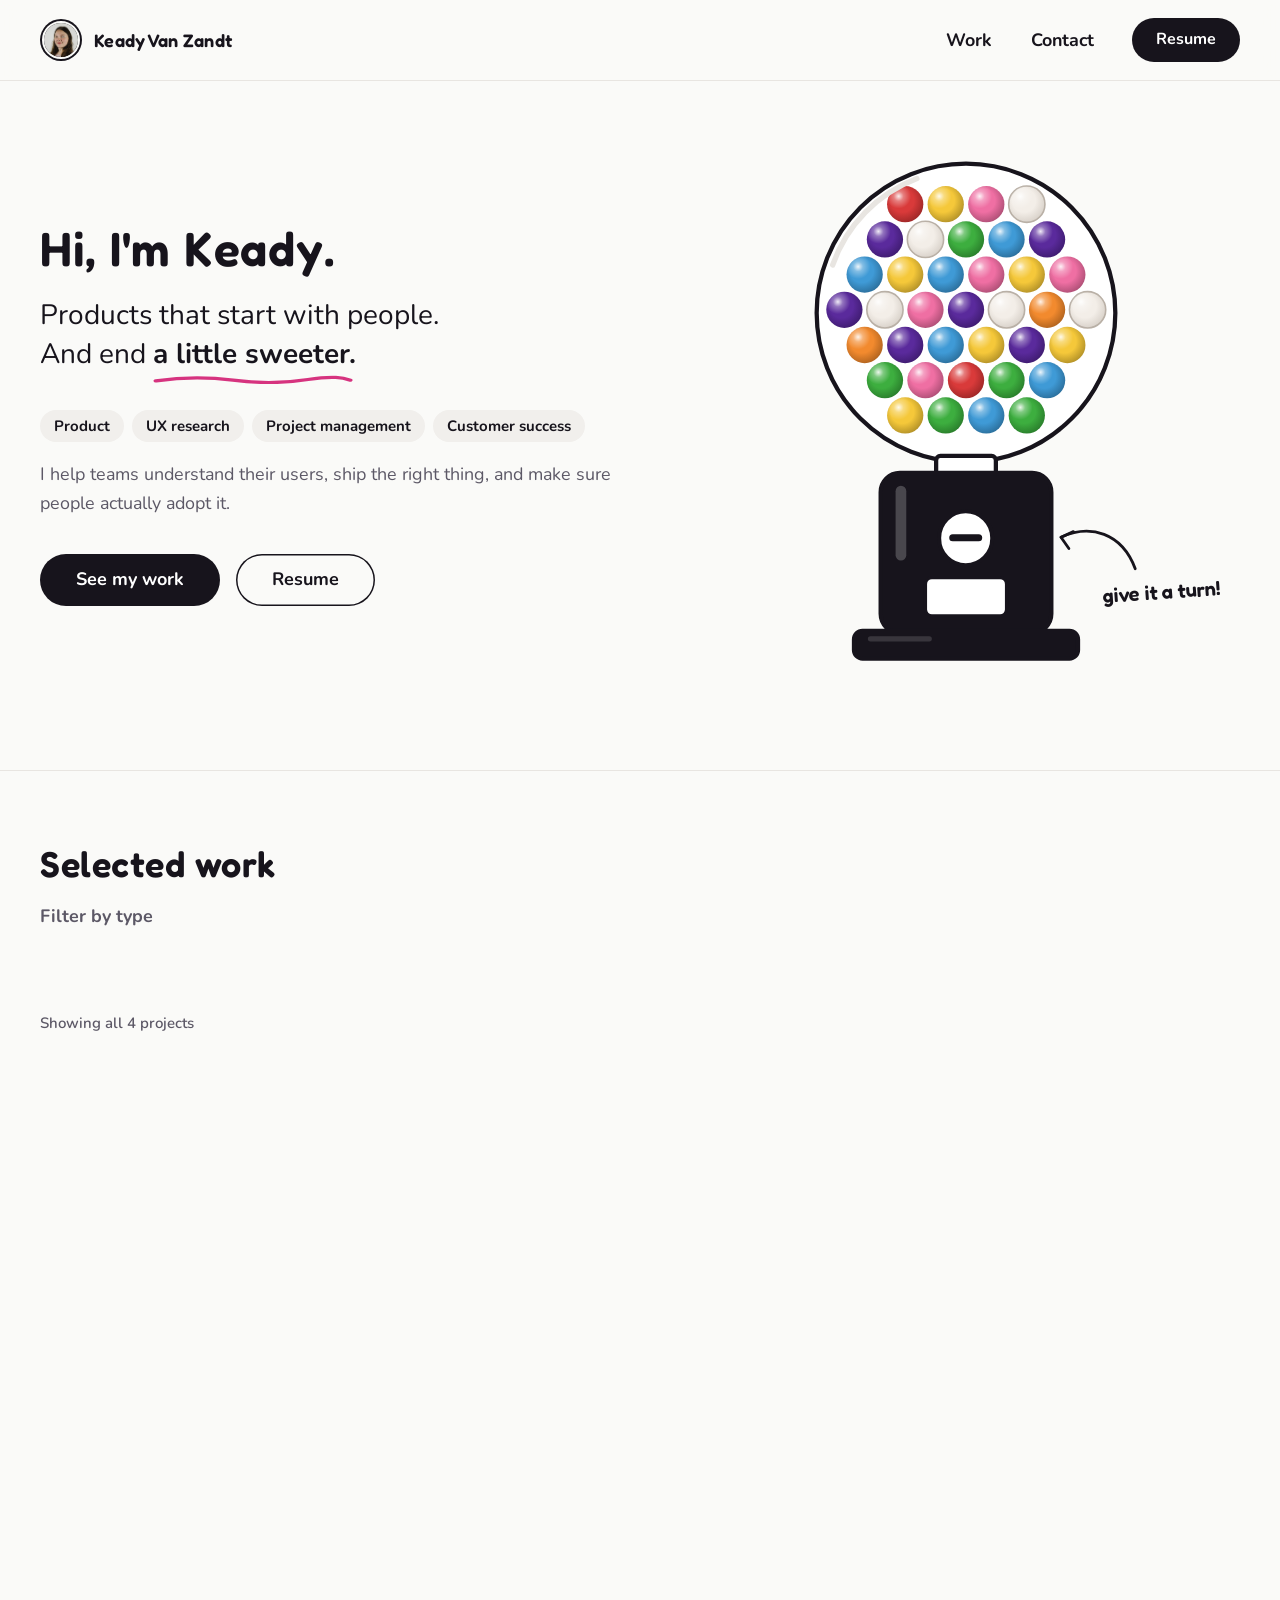
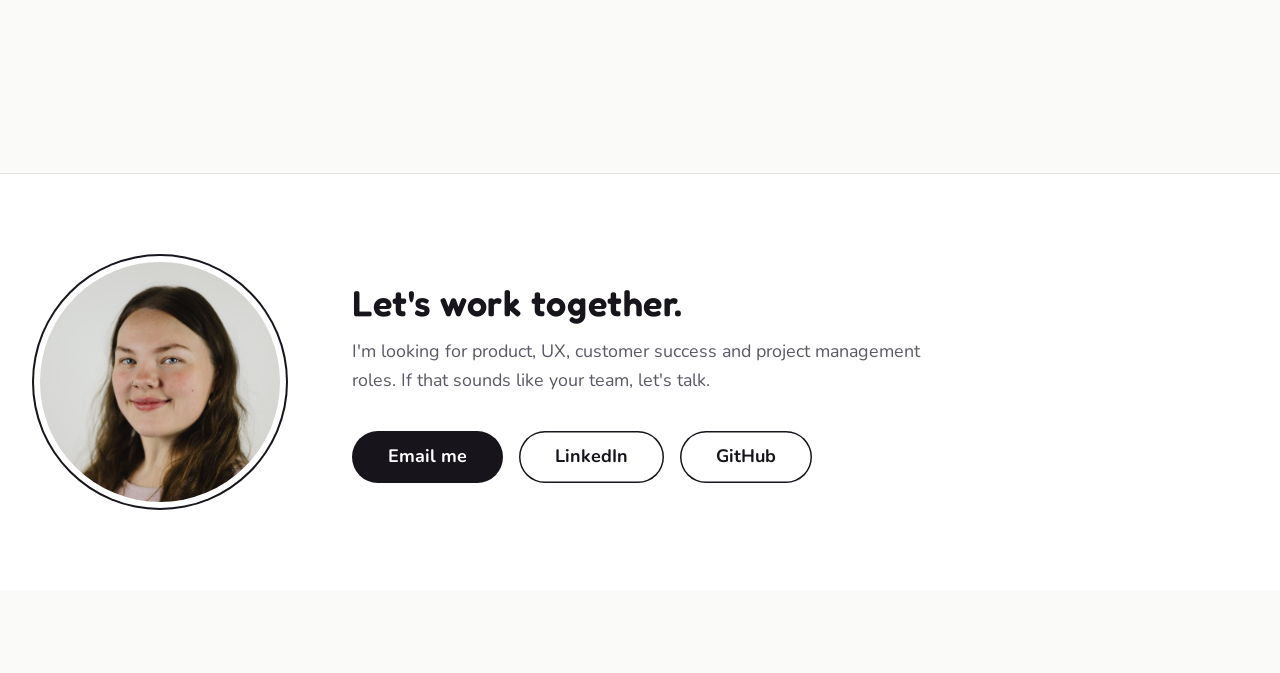
==== commit bccb8d0b: "Neutral redesign: the gumball machine is the only color - Neutral base: #FAFAF8 page, white cards wi" ====
--- a/index.html
+++ b/index.html
@@ -31,7 +31,7 @@
       var c = sessionStorage.getItem("kv-bubble");
       if (c && !matchMedia("(prefers-reduced-motion: reduce)").matches) {
         d.classList.add("is-arriving");
-        d.style.setProperty("--arrive", "var(--cat-" + c + ")");
+        d.style.setProperty("--arrive", "var(--gum-" + c + ")");
       } else if (c) { sessionStorage.removeItem("kv-bubble"); }
     } catch (e) {}
   })(document.documentElement);
@@ -67,10 +67,6 @@
 
   <!-- ===== HERO ===== -->
   <section class="hero" aria-labelledby="hero-title">
-    <div class="blobs" aria-hidden="true">
-      <span class="blob blob-1"></span>
-    </div>
-
     <div class="container">
 
       <div class="hero-text">
@@ -78,10 +74,10 @@
         <h1 id="hero-title" data-split>Hi, I'm Keady.</h1>
         <p class="tagline" data-reveal style="--d: 550ms">Products that start with people.<br>And end <em>a little sweeter.</em></p>
         <ul class="roles" data-reveal style="--d: 700ms" aria-label="What I do">
-          <li data-color="product">Product</li>
-          <li data-color="research">UX research</li>
-          <li data-color="pm">Project management</li>
-          <li data-color="cs">Customer success</li>
+          <li>Product</li>
+          <li>UX research</li>
+          <li>Project management</li>
+          <li>Customer success</li>
         </ul>
         <p class="intro" data-reveal style="--d: 820ms">I help teams understand their users, ship the right thing, and make sure people actually adopt it.</p>
         <div class="hero-actions" data-reveal style="--d: 950ms">
@@ -92,7 +88,7 @@
 
       <!-- Gumball machine. The gumballs inside the globe are added by js/main.js -->
       <div class="machine" data-reveal="drop" style="--d: 250ms">
-        <svg viewBox="0 0 300 480" role="img" aria-label="A purple gumball machine full of colorful gumballs">
+        <svg viewBox="0 0 300 480" role="img" aria-label="A black gumball machine full of colorful gumballs">
           <!-- Gumball gradients, one per category, are added here by js/main.js -->
           <defs id="gb-defs"></defs>
           <circle class="globe-glass" cx="150" cy="150" r="140"/>
@@ -103,6 +99,7 @@
           <rect class="body-shine" x="84" y="312" width="10" height="70" rx="5"/>
           <rect class="chute" x="112" y="398" width="76" height="36" rx="6"/>
           <rect class="machine-base" x="45" y="448" width="210" height="26" rx="8"/>
+          <rect class="base-shine" x="58" y="453" width="60" height="5" rx="2.5"/>
         </svg>
 
         <!-- The knob is a real button: works with Tab + Enter -->
@@ -122,16 +119,16 @@
   <section class="work" id="work" aria-labelledby="work-title">
     <div class="container">
       <h2 class="section-title" id="work-title" data-reveal>Selected work</h2>
-      <p class="flavor-label" id="flavor-label" data-reveal style="--d: 100ms">Pick a flavor.</p>
+      <p class="flavor-label" id="flavor-label" data-reveal style="--d: 100ms">Filter by type</p>
 
       <!-- data-filter must match the words in each card's data-flavors -->
       <div class="chips" id="flavor-chips" role="group" aria-labelledby="flavor-label">
         <button class="chip" type="button" data-filter="all" aria-pressed="true">All</button>
-        <button class="chip" type="button" data-filter="product" data-color="product" aria-pressed="false">Product</button>
-        <button class="chip" type="button" data-filter="design" data-color="design" aria-pressed="false">UX Design</button>
-        <button class="chip" type="button" data-filter="research" data-color="research" aria-pressed="false">UX Research</button>
-        <button class="chip" type="button" data-filter="pm" data-color="pm" aria-pressed="false">Project Mgmt</button>
-        <button class="chip" type="button" data-filter="cs" data-color="cs" aria-pressed="false">Customer Success</button>
+        <button class="chip" type="button" data-filter="product" aria-pressed="false">Product</button>
+        <button class="chip" type="button" data-filter="design" aria-pressed="false">UX Design</button>
+        <button class="chip" type="button" data-filter="research" aria-pressed="false">UX Research</button>
+        <button class="chip" type="button" data-filter="pm" aria-pressed="false">Project Mgmt</button>
+        <button class="chip" type="button" data-filter="cs" aria-pressed="false">Customer Success</button>
       </div>
 
       <!-- Filled in by js/main.js; role="status" makes screen readers announce each change -->
@@ -143,22 +140,21 @@
         <div class="grid">
           <!--
             CARD TEMPLATE
-            data-color   = the card's PRIMARY category, which sets its gumball color:
-                           product, design, research, pm or cs (customer success).
-                           The colors themselves live in the --cat-* variables in styles.css.
+            data-tone    = the card's decorative gumball color (grape, blue, green, yellow, pink,
+                           white, red or orange). Not tied to category. Match it on the case study page.
             data-flavors = every filter that shows this card, primary first, separated by spaces
-            .card-tags   = the same categories as visible labels (one <li> per category)
+            .card-tags   = the same categories as plain text labels (one <li> per category)
             .status-badge data-status="draft" = the "In progress" badge; delete the span when the case study is done
           -->
-          <article class="card" data-color="pm" data-flavors="pm cs">
+          <article class="card" data-tone="pink" data-flavors="pm cs">
             <div class="card-head">
               <span class="card-ball" aria-hidden="true"></span>
               <div>
                 <h3 class="card-title">Partner Platform Rollout</h3>
                 <p class="card-year">2026 <span class="status-badge" data-status="draft">In progress</span></p>
                 <ul class="card-tags" aria-label="Categories">
-                  <li data-color="pm">Project management</li>
-                  <li data-color="cs">Customer success</li>
+                  <li>Project management</li>
+                  <li>Customer success</li>
                 </ul>
               </div>
             </div>
@@ -167,14 +163,14 @@
             <a class="card-link" href="case-partner-platform.html" data-bubble>Read case study<span class="sr-only">: Partner Platform Rollout</span> <span class="arrow" aria-hidden="true">→</span></a>
           </article>
 
-          <article class="card" data-color="product" data-flavors="product">
+          <article class="card" data-tone="blue" data-flavors="product">
             <div class="card-head">
               <span class="card-ball" aria-hidden="true"></span>
               <div>
                 <h3 class="card-title">CRM to Power BI Pipeline</h3>
                 <p class="card-year">2026 <span class="status-badge" data-status="draft">In progress</span></p>
                 <ul class="card-tags" aria-label="Categories">
-                  <li data-color="product">Product</li>
+                  <li>Product</li>
                 </ul>
               </div>
             </div>
@@ -183,14 +179,14 @@
             <a class="card-link" href="case-crm-power-bi.html" data-bubble>Read case study<span class="sr-only">: CRM to Power BI Pipeline</span> <span class="arrow" aria-hidden="true">→</span></a>
           </article>
 
-          <article class="card" data-color="research" data-flavors="research">
+          <article class="card" data-tone="green" data-flavors="research">
             <div class="card-head">
               <span class="card-ball" aria-hidden="true"></span>
               <div>
                 <h3 class="card-title">Motivated Avoidance Study</h3>
                 <p class="card-year">2026 <span class="status-badge" data-status="draft">In progress</span></p>
                 <ul class="card-tags" aria-label="Categories">
-                  <li data-color="research">UX research</li>
+                  <li>UX research</li>
                 </ul>
               </div>
             </div>
@@ -199,14 +195,14 @@
             <a class="card-link" href="case-motivated-avoidance.html" data-bubble>Read case study<span class="sr-only">: Motivated Avoidance Study</span> <span class="arrow" aria-hidden="true">→</span></a>
           </article>
 
-          <article class="card" data-color="design" data-flavors="design">
+          <article class="card" data-tone="yellow" data-flavors="design">
             <div class="card-head">
               <span class="card-ball" aria-hidden="true"></span>
               <div>
                 <h3 class="card-title">Skylight</h3>
                 <p class="card-year">2026 <span class="status-badge" data-status="draft">In progress</span></p>
                 <ul class="card-tags" aria-label="Categories">
-                  <li data-color="design">UX design</li>
+                  <li>UX design</li>
                 </ul>
               </div>
             </div>
@@ -228,7 +224,7 @@
         <img class="headshot" src="images/headshot-web.jpg" alt="Keady Van Zandt smiling, in a pink top, against a light gray background" width="240" height="240">
       </div>
       <div>
-        <h2 class="section-title" id="contact-title" data-reveal style="--d: 150ms">Let's make something sweet.</h2>
+        <h2 class="section-title" id="contact-title" data-reveal style="--d: 150ms">Let's work together.</h2>
         <p data-reveal style="--d: 250ms">I'm looking for product, UX, customer success and project management roles. If that sounds like your team, let's talk.</p>
         <div class="hero-actions" data-reveal style="--d: 350ms">
           <a class="btn" href="mailto:keadycvz@gmail.com">Email me</a>
--- a/css/styles.css
+++ b/css/styles.css
@@ -20,49 +20,52 @@
 /* ---------- 1. Variables ---------- */
 :root {
   /* ===== PALETTE TOKENS: change colors here and only here ===== */
-  --grape:          #5E139A;   /* text, machine body, primary buttons, links */
-  --grape-deep:     #430D6E;   /* machine base, button shadows and borders, hover states */
-  --plum:           #2E1A47;   /* body text and long-form case study text */
-  --muted-plum:     #6B5585;   /* meta lines, footer, filter status */
-
-  /* Jewel-tone gumball colors (decorative only, never used for text) */
-  --cobalt:         #4C6FE0;
-  --teal:           #1A9E9A;
-  --emerald:        #3FA34D;
-  --berry:          #C2418F;
-  --gold:           #D9B23A;
-  --lavender-white: #FBF8FF;   /* page background */
-  --lilac:          #F1E7FA;   /* cards and tag pills */
-  --white:          #FFFFFF;   /* button text, gloss highlights, coin slot */
-
-  /* ===== ROLES: what each token is used for (built from the palette above) ===== */
-  --ink: var(--plum);              /* body text: 14.74:1 on lavender-white, 12.95:1 on lilac */
-  --ink-soft: var(--muted-plum);   /* muted text: 6.12:1 on lavender-white, 5.38:1 on lilac */
-  --heading: var(--grape);                                                 /* headings, nav, buttons, links: 8.62:1 on lilac */
-  --link: var(--grape);
-  --muted: var(--ink-soft);
-  --line: color-mix(in srgb, var(--grape) 14%, var(--lavender-white));     /* dividers */
-  --paper: var(--lavender-white);                                          /* page background */
-  --paper-2: var(--lilac);                                                 /* cards, sections */
-  --primary: var(--grape);
-  --on-primary: var(--white);
-  --primary-dark: var(--grape-deep);
-  --shade: color-mix(in srgb, var(--grape-deep) 28%, transparent);         /* shadows */
+  /* Neutral base */
+  --ink:          #17141C;   /* body text, headings, primary buttons, the machine */
+  --ink-hover:    #2C2733;   /* primary button hover */
+  --ink-soft:     #5C5866;   /* secondary text: meta lines, footer, filter status */
+  --paper:        #FAFAF8;   /* page background */
+  --surface:      #FFFFFF;   /* cards and raised surfaces */
+  --line:         #E8E5E1;   /* hairlines, dividers, card borders */
+  --tint:         #F1EFEC;   /* tags, filter chips, secondary button hover */
+  --white:        #FFFFFF;
+  --black:        #000000;   /* only used to darken gumball shading */
+
+  /* One accent: pink. Only for links, focus rings, link hover, the
+     "a little sweeter" underline, the active nav underline and the badge outline. */
+  --accent:       #D6337F;
+  --accent-text:  #D0317B;   /* 3% darker for link text so it passes AA on #FAFAF8 (4.56:1) */
+
+  /* Gumballs: the only colorful element. Classic glossy candy. */
+  --gum-grape:    #5A2A9C;
+  --gum-blue:     #3F9AD6;
+  --gum-green:    #3DAE3F;
+  --gum-yellow:   #F5C83A;
+  --gum-pink:     #EF6FA3;
+  --gum-white:    #F3EEE8;
+  --gum-red:      #D93A3A;   /* supporting: used sparingly */
+  --gum-orange:   #F28A2E;   /* supporting: used sparingly */
+  --gum-white-shade: #B9B0A6;   /* faint warm gray so white gumballs show on the white globe */
+
+  /* ===== ROLES (built from the palette above) ===== */
+  --heading: var(--ink);        /* 17.42:1 on #FAFAF8, 18.21:1 on white */
+  --link: var(--accent-text);   /* 4.56:1 on #FAFAF8, 4.76:1 on white */
+  --muted: var(--ink-soft);     /* 6.60:1 on #FAFAF8, 6.90:1 on white */
+  --primary: var(--ink);
+  --primary-hover: var(--ink-hover);
+  --on-primary: var(--white);   /* 18.21:1 on ink */
+  --focus: var(--accent);
+  --shade: color-mix(in srgb, var(--ink) 14%, transparent);   /* soft shadows */
 
   /* Gumball machine */
-  --machine: var(--grape);
-  --machine-dark: var(--grape-deep);
-  --machine-line: var(--grape-deep);
+  --machine: var(--ink);
+  --machine-line: var(--ink);
   --glass: var(--white);
 
-  /* Project categories: the single source of truth for category colors.
-     Everything (filter chips, card gumballs, card labels, hero tags, case
-     study headers, the machine) uses these through data-color="<category>". */
-  --cat-product: var(--cobalt);
-  --cat-design: var(--teal);
-  --cat-research: var(--emerald);
-  --cat-pm: var(--berry);
-  --cat-cs: var(--gold);
+  /* Gumball shading: solid base, soft white highlight upper left,
+     slightly darker shade toward the bottom right (same hue, no color shift) */
+  --gb-lo-amount: 80%;          /* how much of the base color is in the shade */
+  --gb-lo-with: var(--black);   /* the shade is the base color, slightly darkened */
 
   --radius: 18px;
   --max: 1200px;
@@ -86,12 +89,21 @@
   --ease-spring: cubic-bezier(.34, 1.56, .64, 1);
 }
 
-/* Any element with data-color="..." gets that flavor as --flavor */
-[data-color="product"]  { --flavor: var(--cat-product); }
-[data-color="design"]   { --flavor: var(--cat-design); }
-[data-color="research"] { --flavor: var(--cat-research); }
-[data-color="pm"]       { --flavor: var(--cat-pm); }
-[data-color="cs"]       { --flavor: var(--cat-cs); }
+/* data-tone="..." picks a gumball color. Decorative only: categories don't have colors.
+   Used on the project cards, case study headers and the machine. */
+[data-tone="grape"]  { --flavor: var(--gum-grape); }
+[data-tone="blue"]   { --flavor: var(--gum-blue); }
+[data-tone="green"]  { --flavor: var(--gum-green); }
+[data-tone="yellow"] { --flavor: var(--gum-yellow); }
+[data-tone="pink"]   { --flavor: var(--gum-pink); }
+[data-tone="red"]    { --flavor: var(--gum-red); }
+[data-tone="orange"] { --flavor: var(--gum-orange); }
+/* White gumballs get a faint warm-gray shade so they stand out on the white globe */
+[data-tone="white"] {
+  --flavor: var(--gum-white);
+  --gb-lo-amount: 55%;
+  --gb-lo-with: var(--gum-white-shade);
+}
 
 
 /* ---------- Reusable gumball ----------
@@ -100,23 +112,20 @@
    for the size), or add a selector here. */
 .gumball,
 .card-ball,
-.flying-ball,
-.chip::before,
-.roles li::before,
-.card-tags li::before,
-.case-section ul li::before {
+.flying-ball {
   --gb: 16px;
-  /* Highlight and shadow are mixed from the gumball's own color */
-  --gb-base: var(--flavor, var(--grape));
-  --gb-hi: color-mix(in srgb, var(--gb-base) 30%, var(--white));
-  --gb-lo: color-mix(in srgb, var(--gb-base) 62%, var(--grape-deep));
+  /* Solid base, soft white highlight in the upper left, and a slightly darker
+     shade of the same color toward the bottom right */
+  --gb-base: var(--flavor, var(--gum-pink));
+  --gb-lo: color-mix(in oklab, var(--gb-base) var(--gb-lo-amount), var(--gb-lo-with));
   border-radius: 50%;
   background:
-    radial-gradient(circle at 32% 28%, var(--gb-hi) 0, color-mix(in srgb, var(--gb-hi) 55%, transparent) 16%, transparent 42%),
-    radial-gradient(circle at 42% 38%, var(--gb-base) 48%, var(--gb-lo) 100%);
-  box-shadow:
-    inset calc(var(--gb) * -.08) calc(var(--gb) * -.1) calc(var(--gb) * .2) color-mix(in srgb, var(--gb-lo) 55%, transparent),
-    0 0 0 1px color-mix(in srgb, var(--gb-lo) 30%, transparent);
+    radial-gradient(circle at 32% 28%,
+      color-mix(in srgb, var(--white) 90%, transparent) 0,
+      color-mix(in srgb, var(--white) 35%, transparent) 13%,
+      transparent 34%),
+    radial-gradient(circle at 42% 40%, var(--gb-base) 52%, var(--gb-lo) 100%);
+  box-shadow: 0 0 0 1px color-mix(in oklab, var(--gb-lo) 35%, transparent);
 }
 .gumball { display: inline-block; width: var(--gb); height: var(--gb); vertical-align: middle; }
 
@@ -124,16 +133,15 @@
 .case-section ul { list-style: none; padding: 0; margin: 0 0 1em; }
 .case-section ul li { position: relative; padding-left: 1.7em; margin-bottom: .5em; }
 .case-section ul li::before {
-  --gb: 14px;
   content: "";
   position: absolute;
-  left: 0;
-  top: .3em;
-  width: var(--gb);
-  height: var(--gb);
-}
-/* One accent per section: case study bullets use the page's category color,
-   inherited from data-color on <main>. */
+  left: .35em;
+  top: .62em;
+  width: .4em;
+  height: .4em;
+  border-radius: 50%;
+  background: var(--ink);
+}
 
 
 /* ---------- 2. Base ---------- */
@@ -186,10 +194,10 @@
 main li a:not(.btn):hover,
 main li a:not(.btn):focus-visible {
   text-decoration-thickness: 2px;
-  text-decoration-color: var(--berry);
+  text-decoration-color: var(--accent);
 }
 input, select, textarea { font-family: var(--font-body); font-size: 1rem; }
-::selection { background: color-mix(in srgb, var(--berry) 22%, var(--white)); color: var(--ink); }
+::selection { background: color-mix(in srgb, var(--accent) 18%, var(--white)); color: var(--ink); }
 
 .container {
   width: min(100% - 48px, var(--max));
@@ -198,7 +206,7 @@
 .container.narrow { width: min(100% - 48px, 1000px); }
 
 :focus-visible {
-  outline: 3px solid var(--grape);
+  outline: 3px solid var(--focus);
   outline-offset: 3px;
 }
 
@@ -256,7 +264,7 @@
   position: sticky;
   top: 0;
   z-index: 50;
-  background: color-mix(in srgb, var(--lavender-white) 88%, transparent);
+  background: color-mix(in srgb, var(--paper) 90%, transparent);
   backdrop-filter: blur(14px) saturate(1.4);
   -webkit-backdrop-filter: blur(14px) saturate(1.4);
   border-bottom: 1px solid var(--line);
@@ -264,7 +272,7 @@
   transition: box-shadow .3s ease, background .3s ease;
 }
 .site-header.is-scrolled {
-  background: color-mix(in srgb, var(--lavender-white) 95%, transparent);
+  background: color-mix(in srgb, var(--paper) 96%, transparent);
   box-shadow: 0 10px 30px -18px var(--shade);
 }
 .site-header .container {
@@ -295,7 +303,7 @@
   height: 42px;
   border-radius: 50%;
   padding: 2px;
-  background: var(--grape);
+  background: var(--ink);
   transition: transform .5s var(--ease-spring);
 }
 .brand-photo img {
@@ -303,7 +311,7 @@
   height: 100%;
   object-fit: cover;
   border-radius: 50%;
-  border: 2px solid var(--lavender-white);
+  border: 2px solid var(--paper);
 }
 .brand:hover .brand-photo { transform: rotate(-12deg) scale(1.12); }
 .brand:hover .brand-photo::after {
@@ -313,7 +321,7 @@
   top: -14px;
   padding: 1px 7px;
   border-radius: 10px 10px 10px 2px;
-  background: var(--grape);
+  background: var(--ink);
   color: var(--white);
   font-family: var(--font-body);
   font-weight: 700;
@@ -346,7 +354,7 @@
   bottom: 6px;
   height: 3px;
   border-radius: 3px;
-  background: var(--grape);
+  background: var(--accent);
   transform: scaleX(0);
   transform-origin: right;
   transition: transform .4s var(--ease-out);
@@ -357,11 +365,9 @@
   transform-origin: left;
 }
 
-/* Candy buttons: pill shape, glossy top, and a little "press" */
+/* Buttons: rounded pill, solid ink, small lift on hover and press on click */
 .btn {
   position: relative;
-  isolation: isolate;
-  overflow: hidden;
   display: inline-flex;
   align-items: center;
   justify-content: center;
@@ -369,10 +375,7 @@
   padding: 0 36px;
   border: 0;
   border-radius: 999px;
-  background: linear-gradient(180deg,
-    color-mix(in srgb, var(--grape) 85%, var(--white)) 0%,
-    var(--grape) 55%,
-    color-mix(in srgb, var(--grape) 80%, var(--grape-deep)) 100%);
+  background: var(--primary);
   color: var(--on-primary);
   font-family: var(--font-body);
   font-size: 1.125rem;
@@ -381,44 +384,29 @@
   text-align: center;
   text-decoration: none;
   cursor: pointer;
-  box-shadow: 0 4px 0 var(--primary-dark), 0 8px 18px -8px var(--shade);
-  transition: transform .18s ease, box-shadow .18s ease;
-}
-/* Glossy shine across the top half */
-.btn::before {
-  content: "";
-  position: absolute;
-  z-index: -1;
-  left: 10%;
-  right: 10%;
-  top: 3px;
-  height: 45%;
-  border-radius: 999px;
-  background: linear-gradient(180deg,
-    color-mix(in srgb, var(--white) 55%, transparent),
-    color-mix(in srgb, var(--white) 0%, transparent));
+  transition: transform .18s ease, background .18s ease, box-shadow .18s ease;
 }
 .btn:hover {
+  background: var(--primary-hover);
   transform: translateY(-2px);
-  box-shadow: 0 6px 0 var(--primary-dark), 0 12px 22px -8px var(--shade);
+  box-shadow: 0 10px 20px -12px var(--shade);
 }
 .btn:active {
-  transform: translateY(3px);
-  box-shadow: 0 1px 0 var(--primary-dark), 0 4px 10px -6px var(--shade);
-}
-
-/* Secondary: transparent with a grape border and grape text */
+  transform: translateY(1px);
+  box-shadow: none;
+}
+
+/* Secondary: ink outline and ink text, light tint on hover */
 .btn-outline {
   background: transparent;
-  color: var(--heading);
-  box-shadow: inset 0 0 0 2px var(--grape), 0 4px 0 var(--line);
-}
-.btn-outline::before { opacity: .6; }
+  color: var(--ink);
+  box-shadow: inset 0 0 0 1.5px var(--ink);
+}
 .btn-outline:hover {
-  background: var(--lilac);
-  box-shadow: inset 0 0 0 2px var(--grape), 0 6px 0 var(--line), 0 12px 22px -8px var(--shade);
-}
-.btn-outline:active { box-shadow: inset 0 0 0 2px var(--grape), 0 1px 0 var(--line); }
+  background: var(--tint);
+  box-shadow: inset 0 0 0 1.5px var(--ink), 0 10px 20px -12px var(--shade);
+}
+.btn-outline:active { box-shadow: inset 0 0 0 1.5px var(--ink); }
 .btn-sm {
   min-height: 44px;
   padding: 0 24px;
@@ -436,15 +424,6 @@
 }
 
 /* Soft colored shapes drifting behind the hero */
-.blobs { position: absolute; inset: 0; z-index: -1; pointer-events: none; }
-/* One very soft berry glow behind the machine */
-.blob {
-  position: absolute;
-  border-radius: 50%;
-  filter: blur(60px);
-  opacity: .12;
-}
-.blob-1 { width: 460px; height: 460px; right: 2%; top: -60px; background: var(--berry); }
 
 .hero .container {
   display: grid;
@@ -471,7 +450,7 @@
   color: var(--heading);
   padding-bottom: .12em;
 }
-/* Hand-drawn berry squiggle that sits below the words (never through them) */
+/* Hand-drawn pink squiggle that sits below the words (never through them) */
 .tagline em::after {
   content: "";
   position: absolute;
@@ -479,7 +458,7 @@
   right: .1em;
   bottom: -.22em;
   height: .32em;
-  background: var(--berry);
+  background: var(--accent);
   -webkit-mask: url("data:image/svg+xml,%3Csvg xmlns='http://www.w3.org/2000/svg' viewBox='0 0 200 14' preserveAspectRatio='none'%3E%3Cpath d='M3 9 C30 3 55 3 80 8 S130 13 155 7 S190 4 197 8' fill='none' stroke='black' stroke-width='5' stroke-linecap='round'/%3E%3C/svg%3E") no-repeat 0 0 / 100% 100%;
   mask: url("data:image/svg+xml,%3Csvg xmlns='http://www.w3.org/2000/svg' viewBox='0 0 200 14' preserveAspectRatio='none'%3E%3Cpath d='M3 9 C30 3 55 3 80 8 S130 13 155 7 S190 4 197 8' fill='none' stroke='black' stroke-width='5' stroke-linecap='round'/%3E%3C/svg%3E") no-repeat 0 0 / 100% 100%;
 }
@@ -523,21 +502,15 @@
   display: inline-flex;
   align-items: center;
   gap: 8px;
-  padding: 4px 14px 4px 8px;
+  padding: 4px 14px;
   border-radius: 999px;
-  background: var(--lilac);
+  background: var(--tint);
   font-size: .9375rem;
   font-weight: 700;
   color: var(--ink);
   transition: transform .4s var(--ease-spring), background .3s ease;
 }
-.roles li::before {
-  --gb: 12px;
-  content: "";
-  width: var(--gb);
-  height: var(--gb);
-}
-.roles li:hover { transform: translateY(-3px) rotate(-2deg); background: color-mix(in srgb, var(--flavor) 16%, var(--lilac)); }
+.roles li:hover { transform: translateY(-3px) rotate(-2deg); background: var(--line); }
 .intro {
   max-width: 52ch;
   margin: 18px 0 0;
@@ -561,8 +534,8 @@
 .globe-glass  { fill: var(--glass); stroke: var(--machine-line); stroke-width: 4; }
 .globe-shine  {
   fill: none;
-  stroke: var(--lilac);
-  opacity: .9;
+  stroke: var(--line);
+  opacity: 1;
   stroke-width: 5;
   stroke-linecap: round;
   stroke-dasharray: 160;
@@ -570,23 +543,20 @@
 }
 .machine-neck { fill: var(--white); stroke: var(--machine-line); stroke-width: 4; }
 .machine-body { fill: var(--machine); stroke: var(--machine-line); stroke-width: 4; }
-.body-shine   { fill: var(--white); opacity: .4; }   /* glossy highlight on the body */
+.body-shine   { fill: var(--white); opacity: .22; }  /* glossy highlight on the body */
+.base-shine   { fill: var(--white); opacity: .14; }  /* glossy highlight on the base */
 .chute        { fill: var(--white); stroke: var(--machine-line); stroke-width: 3; }
-.machine-base { fill: var(--machine-dark); stroke: var(--machine-line); stroke-width: 4; }
+.machine-base { fill: var(--machine); stroke: var(--machine-line); stroke-width: 4; }
 
 /* Gloss and shade overlays for the SVG gumballs (gradients are in index.html) */
-/* Stops for the machine's gumball gradients (created in main.js, one per category) */
-.gb-stop-hi   { stop-color: color-mix(in srgb, var(--flavor) 30%, var(--white)); }
+/* Stops for the machine's gumball gradients (created in main.js, one per color):
+   the base color, darkening slightly toward the bottom right. A shared white
+   gloss is laid on top of every ball. */
 .gb-stop-base { stop-color: var(--flavor); }
-.gb-stop-lo   { stop-color: color-mix(in srgb, var(--flavor) 62%, var(--grape-deep)); }
-.gumball {
-  transform-box: fill-box;
-  transform-origin: center;
-  transition: transform .45s ease-in, opacity .45s ease-in;
-}
-.gumball.is-gone { transform: translateY(40px) scale(.6); opacity: 0; }
-.gumball.is-new  { animation: gumball-in .7s var(--ease-spring) backwards; }
-.machine.is-shaking .gumball:not(.is-gone) { animation: jostle .55s ease-in-out; }
+.gb-stop-lo   { stop-color: color-mix(in oklab, var(--flavor) var(--gb-lo-amount), var(--gb-lo-with)); }
+.gb-stop-gloss { stop-color: var(--white); }
+/* White gumballs: faint warm-gray outline so they read against the white globe */
+.gumball.is-white circle:first-child { stroke: var(--gum-white-shade); stroke-width: 1.5; }
 
 /* The knob is a real <button>, laid over the SVG */
 .knob {
@@ -629,24 +599,24 @@
 .knob.is-idle::after { animation: ring 2s ease-out 2.4s 3; }
 .knob:hover { scale: 1.08; }
 .knob:focus-visible {
-  outline: 4px solid var(--gold);        /* 5.10:1 against the grape body */
+  outline: 4px solid var(--focus);       /* 4.02:1 against the ink body */
   outline-offset: 4px;
 }
 .knob:active { scale: .94; }
 
 .turn-hint {
   position: absolute;
-  left: 61%;
-  top: 72%;
+  left: 77%;      /* starts just right of the machine body, so the ink arrow stays visible */
+  top: 70%;
   margin: 0;
-  color: var(--grape);
+  color: var(--ink);
   pointer-events: none;
 }
 .turn-hint svg {
   display: block;
   width: 90px;
   fill: none;
-  stroke: currentColor;   /* grape, from .turn-hint */
+  stroke: currentColor;   /* ink, from .turn-hint */
   stroke-width: 2.5;
   stroke-linecap: round;
 }
@@ -656,7 +626,7 @@
 }
 .turn-hint span {
   display: block;
-  margin: 2px 0 0 60px;
+  margin: 2px 0 0 50px;
   font-family: var(--font-display);
   font-weight: 500;
   font-size: 1.25rem;
@@ -691,11 +661,11 @@
   display: inline-flex;
   align-items: center;
   gap: 8px;
-  padding: 9px 20px 9px 12px;
+  padding: 9px 20px;
   border: 2px solid transparent;
   border-radius: 999px;
   min-height: 44px;
-  background: var(--lilac);
+  background: var(--tint);
   color: var(--heading);
   font-family: var(--font-body);
   font-size: var(--fs-small);
@@ -708,23 +678,13 @@
     border-color .3s ease,
     box-shadow .3s ease;
 }
-.chip::before {
-  --gb: 14px;
-  content: "";
-  width: var(--gb);
-  height: var(--gb);
-  transition: transform .4s var(--ease-spring);
-}
-.chip[data-filter="all"] { padding-left: 20px; }
-.chip[data-filter="all"]::before { display: none; }
-.chip:hover { transform: translateY(-3px); border-color: var(--flavor, var(--grape)); }
-.chip:hover::before { transform: scale(1.4); }
+.chip:hover { transform: translateY(-3px); border-color: var(--line); }
 .chip:active { transform: scale(.94); }
-/* Selected filter: filled grape plus a check mark */
+/* Selected filter: filled ink plus a check mark */
 .chip[aria-pressed="true"] {
-  background: var(--grape);
-  border-color: var(--grape-deep);
-  color: var(--lavender-white);   /* 9.81:1 */
+  background: var(--ink);
+  border-color: var(--ink);
+  color: var(--white);            /* 18.21:1 */
   box-shadow: 0 8px 18px -10px var(--shade);
 }
 .chip[aria-pressed="true"]::after {
@@ -770,9 +730,9 @@
   --s: 1;
   position: relative;
   padding: 26px 28px 28px;
-  border: 3px solid transparent;
+  border: 1px solid var(--line);
   border-radius: var(--radius);
-  background: var(--lilac);
+  background: var(--surface);
   transform: perspective(900px) rotateX(var(--rx)) rotateY(var(--ry)) translateY(var(--lift)) scale(var(--s));
   transition:
     opacity .5s ease,
@@ -782,11 +742,9 @@
     box-shadow .4s ease;
 }
 .card:hover {
-  --lift: -5px;
-  border-color: var(--flavor);
-  box-shadow:
-    0 0 0 4px color-mix(in srgb, var(--flavor) 35%, transparent),
-    0 18px 30px -18px var(--shade);
+  --lift: -4px;
+  border-color: color-mix(in srgb, var(--ink) 22%, var(--line));
+  box-shadow: 0 18px 30px -18px var(--shade);
 }
 .card.is-blowing { --s: .96; }
 .card-head {
@@ -804,11 +762,11 @@
 .card:hover .card-ball { animation: roll .9s var(--ease-out); }
 .card-title { font-size: var(--fs-h3); }
 
-/* Category labels on each card; the dot matches the category's gumball */
+/* Category labels on each card: plain text */
 .card-tags {
   display: flex;
   flex-wrap: wrap;
-  gap: 6px 14px;
+  gap: 4px 8px;
   margin: 8px 0 0;
   padding: 0;
   list-style: none;
@@ -816,13 +774,12 @@
   font-weight: 700;
   color: var(--ink-soft);
 }
-.card-tags li { display: inline-flex; align-items: center; gap: 6px; }
-.card-tags li::before {
-  --gb: 11px;
-  content: "";
-  flex: none;
-  width: var(--gb);
-  height: var(--gb);
+.card-tags li { display: inline-flex; align-items: center; }
+/* Dot separator sits after each label, so a wrap never starts a line with it */
+.card-tags li:not(:last-child)::after {
+  content: "·";
+  margin-left: 8px;
+  color: var(--ink-soft);
 }
 
 /* "In progress" badge: delete the <span class="status-badge" data-status="draft"> to remove it */
@@ -830,10 +787,10 @@
   display: inline-block;
   margin-left: 8px;
   padding: 1px 9px;
-  border: 1px solid color-mix(in srgb, var(--grape) 40%, transparent);
+  border: 1px solid var(--accent);
   border-radius: 999px;
-  background: var(--lavender-white);
-  color: var(--heading);                 /* 9.8:1 */
+  background: var(--surface);
+  color: var(--ink);                     /* 18.21:1 */
   font-family: var(--font-body);
   font-size: .75rem;
   font-weight: 700;
@@ -844,13 +801,13 @@
 
 /* Keyboard focus: ring around the whole card when its link is focused */
 .card:focus-within {
-  outline: 3px solid var(--grape);
+  outline: 3px solid var(--focus);
   outline-offset: 4px;
 }
 @supports selector(:has(*)) {
   .card:focus-within { outline: none; }
   .card:has(.card-link:focus-visible) {
-    outline: 3px solid var(--grape);
+    outline: 3px solid var(--focus);
     outline-offset: 4px;
   }
   .card-link:focus-visible { outline: none; }
@@ -905,7 +862,7 @@
 /* ---------- 7. Contact + footer ---------- */
 .contact {
   padding: 88px 0;
-  background: var(--paper-2);
+  background: var(--surface);
   border-top: 1px solid var(--line);
   overflow: hidden;
 }
@@ -916,7 +873,7 @@
   gap: clamp(32px, 6vw, 72px);
 }
 
-/* Headshot with a spinning ring of gumball colors */
+/* Headshot with a thin ink ring */
 .headshot-wrap {
   position: relative;
   flex: none;
@@ -926,18 +883,16 @@
 .headshot-wrap::before {
   content: "";
   position: absolute;
-  inset: -14px;
+  inset: -8px;
   border-radius: 50%;
-  /* Two accents for this section: berry and gold */
-  background: conic-gradient(var(--berry), var(--gold), var(--berry), var(--gold), var(--berry));
-}
-.headshot-wrap:hover::before { animation: spin 3s linear infinite; }
+  background: var(--ink);
+}
 .headshot-wrap::after {
   content: "";
   position: absolute;
-  inset: -4px;
+  inset: -6px;
   border-radius: 50%;
-  background: var(--paper-2);
+  background: var(--surface);
 }
 .headshot {
   position: relative;
@@ -947,7 +902,7 @@
   object-fit: cover;
   object-position: center;
   border-radius: 50%;
-  border: 4px solid var(--lavender-white);
+  border: 0;
   transition: transform .6s var(--ease-spring);
 }
 .headshot-wrap:hover .headshot { transform: scale(1.05) rotate(-3deg); }
@@ -1003,8 +958,8 @@
 .fact {
   padding: 18px 20px;
   border-radius: 12px;
-  background: var(--paper-2);
-  border-top: 4px solid var(--flavor);
+  background: var(--surface);
+  border: 1px solid var(--line);
 }
 .fact dt {
   font-size: .75rem;
@@ -1027,9 +982,9 @@
   aspect-ratio: 5 / 2;
   border-radius: 12px;
   background:
-    linear-gradient(to top right, transparent calc(50% - 1px), var(--lavender-white), transparent calc(50% + 1px)),
-    linear-gradient(to bottom right, transparent calc(50% - 1px), var(--lavender-white), transparent calc(50% + 1px)),
-    color-mix(in srgb, var(--grape) 12%, var(--lilac));
+    linear-gradient(to top right, transparent calc(50% - 1px), var(--surface), transparent calc(50% + 1px)),
+    linear-gradient(to bottom right, transparent calc(50% - 1px), var(--surface), transparent calc(50% + 1px)),
+    var(--tint);
   font-size: .875rem;
   font-weight: 700;
 }
@@ -1045,13 +1000,13 @@
 }
 .callout {
   padding: 18px 20px;
-  border: 0;
-  border-left: 8px solid var(--flavor, var(--grape));
+  border: 1px solid var(--line);
+  border-left: 4px solid var(--ink);
   border-radius: 12px;
-  background: var(--lilac);
+  background: var(--surface);
   transition: transform .4s var(--ease-spring), box-shadow .3s ease;
 }
-.callout:hover { transform: translateY(-4px) rotate(-1deg); box-shadow: 0 18px 30px -20px var(--flavor); }
+.callout:hover { transform: translateY(-4px) rotate(-1deg); box-shadow: 0 18px 30px -20px var(--shade); }
 .callout h3 {
   margin-bottom: 8px;
   font-size: 1.125rem;
@@ -1066,11 +1021,11 @@
 .stat {
   padding: 24px;
   border-radius: 14px;
-  background: var(--paper-2);
+  background: var(--surface);
   transition: transform .4s var(--ease-spring), background .3s ease, color .3s ease;
 }
-.stat { border-top: 4px solid transparent; }
-.stat:hover { transform: translateY(-5px); border-top-color: var(--flavor); box-shadow: 0 16px 30px -22px var(--flavor); }
+.stat { border: 1px solid var(--line); }
+.stat:hover { transform: translateY(-5px); border-color: color-mix(in srgb, var(--ink) 22%, var(--line)); box-shadow: 0 16px 30px -22px var(--shade); }
 .stat-num { display: block; color: var(--heading); font-family: var(--font-display); font-size: 2.5rem; font-weight: 600; line-height: 1; font-variant-numeric: tabular-nums; }
 .stat-label { display: block; margin-top: 12px; font-size: .875rem; color: var(--ink-soft); }
 
@@ -1091,7 +1046,7 @@
 .next-project .arrow { display: inline-block; transition: transform .4s var(--ease-spring); }
 .next-project a:hover .arrow { transform: translateX(8px); }
 .next-project a:hover,
-.next-project a:focus-visible { text-decoration: underline; text-decoration-color: var(--flavor); text-decoration-thickness: 3px; text-underline-offset: 5px; }
+.next-project a:focus-visible { text-decoration: underline; text-decoration-color: var(--accent); text-decoration-thickness: 3px; text-underline-offset: 5px; }
 
 /* Playground page */
 .page-intro { padding: 64px 0 24px; }
@@ -1125,7 +1080,7 @@
 .bubble,
 .pop-cover,
 .is-arriving body::after {
-  --gum-deep: color-mix(in srgb, var(--flavor) 70%, var(--grape));
+  --gum-deep: color-mix(in oklab, var(--flavor) 75%, var(--black));
   --gum-light: color-mix(in srgb, var(--flavor) 75%, var(--white));
   /* Simple fallback for browsers without color-mix() */
   background: var(--flavor);
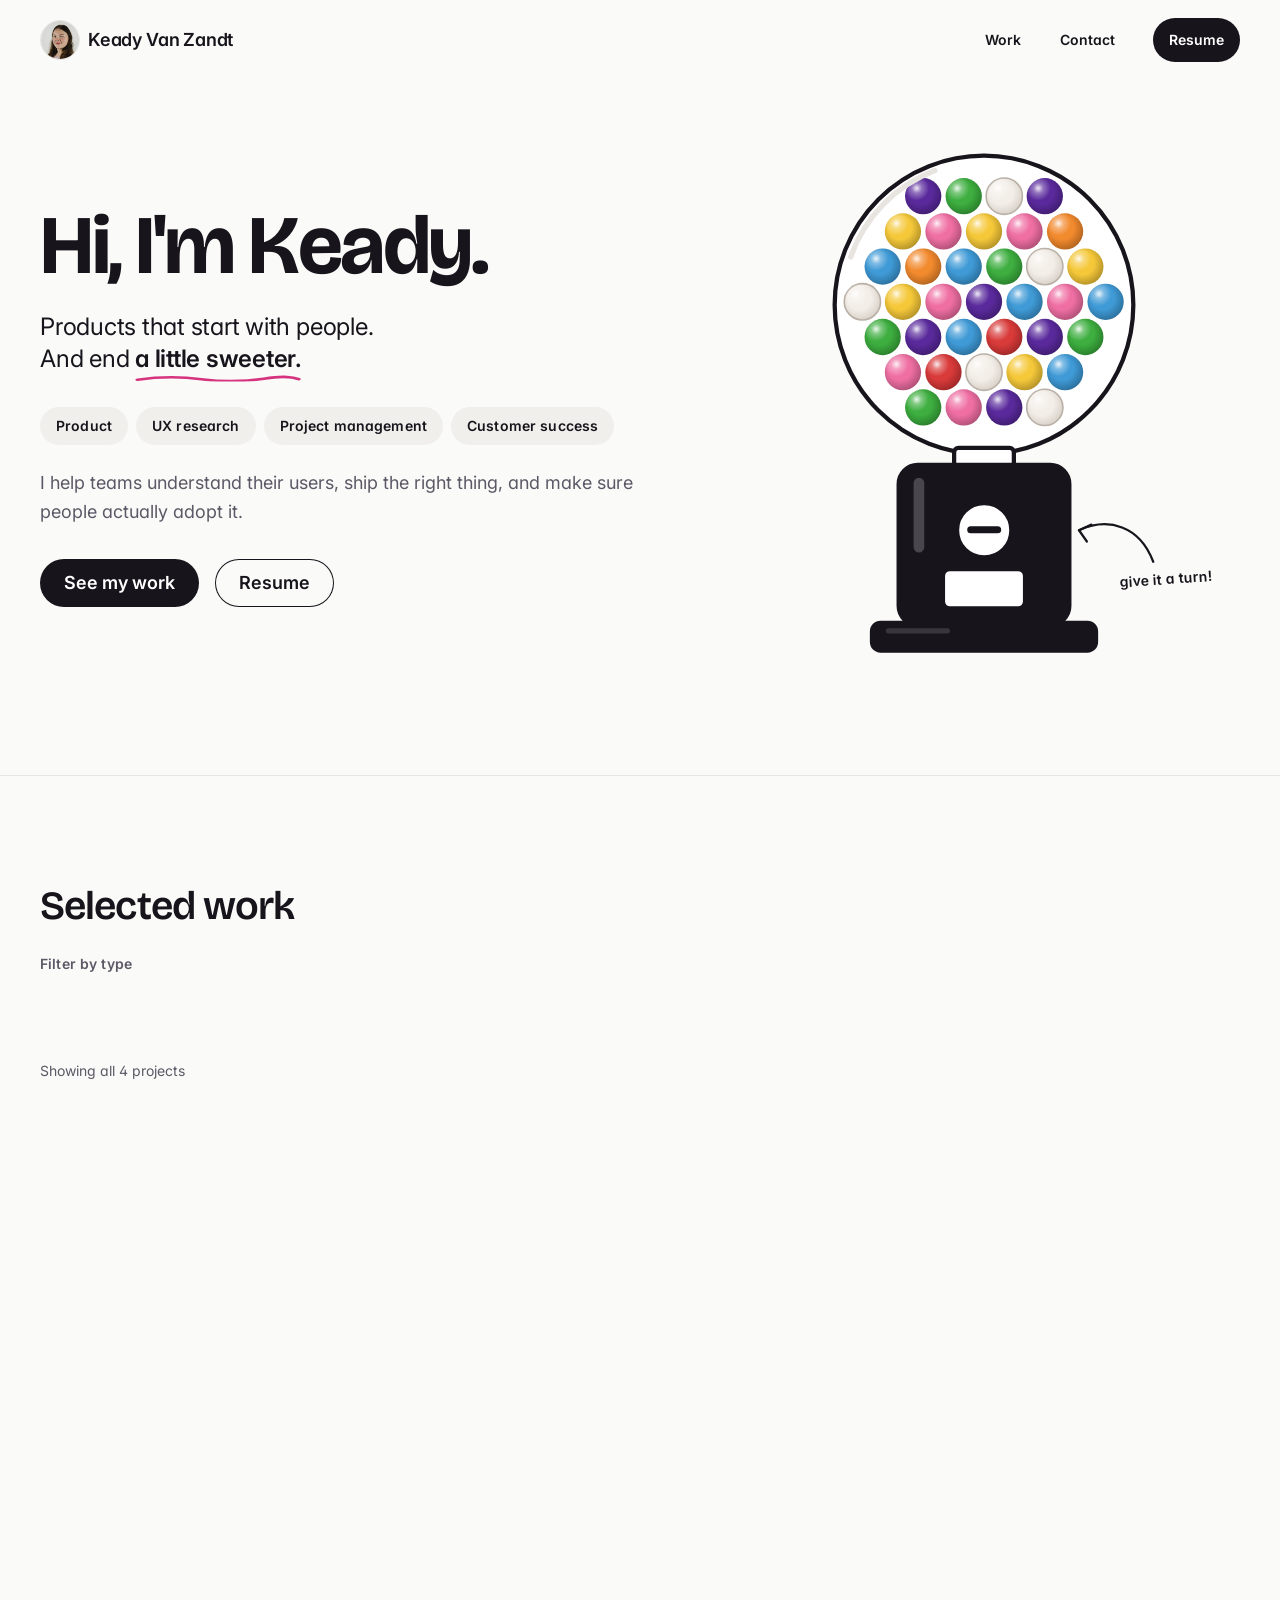
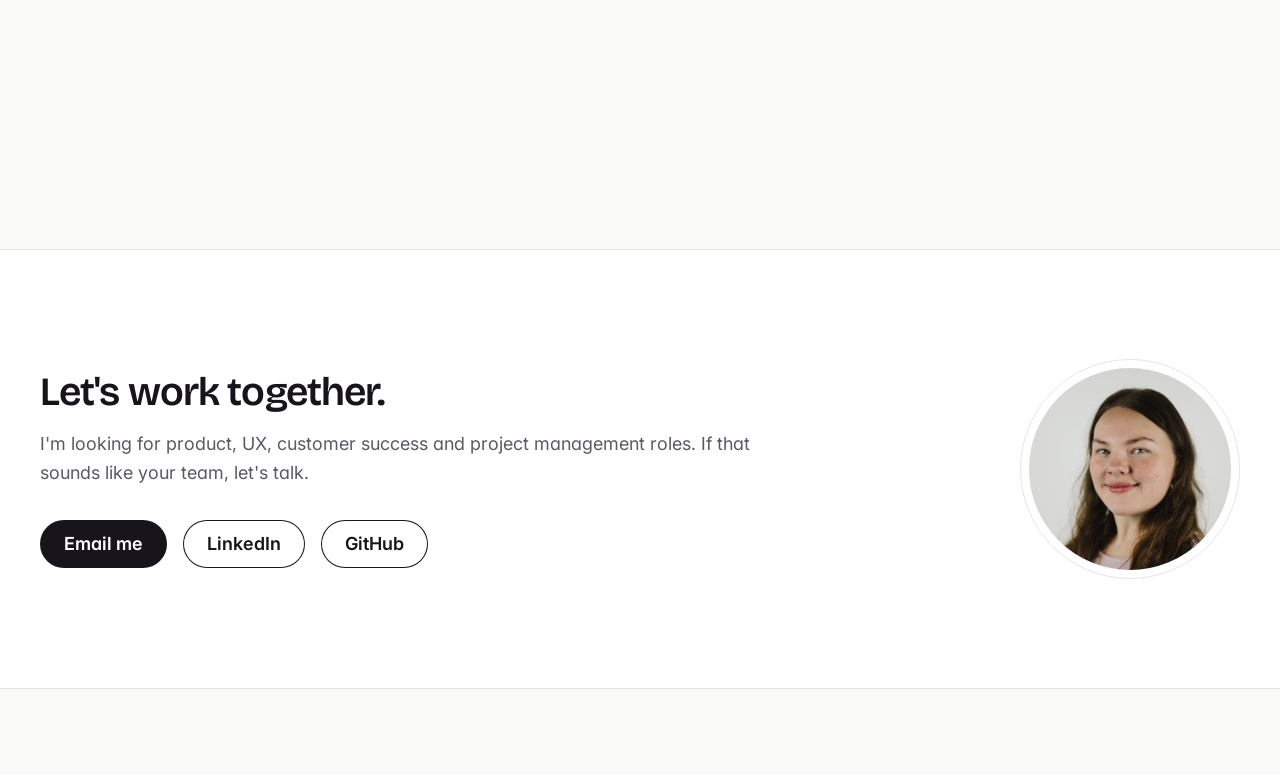
==== commit e06179e2: "Design polish: type, spacing, restraint and image frames - Bricolage Grotesque for display text, Int" ====
--- a/index.html
+++ b/index.html
@@ -38,7 +38,7 @@
 </script>
 <link rel="preconnect" href="https://fonts.googleapis.com">
 <link rel="preconnect" href="https://fonts.gstatic.com" crossorigin>
-<link href="https://fonts.googleapis.com/css2?family=Fredoka:wght@500;600;700&family=Nunito:wght@400;600;700&display=swap" rel="stylesheet">
+<link href="https://fonts.googleapis.com/css2?family=Bricolage+Grotesque:opsz,wght@12..96,600;12..96,700&family=Inter:wght@400;600&display=swap" rel="stylesheet">
 <link rel="stylesheet" href="css/styles.css">
 <script src="js/main.js" defer></script>
 </head>
--- a/css/styles.css
+++ b/css/styles.css
@@ -2,18 +2,20 @@
    Keady Van Zandt: Portfolio
    styles.css
    ---------------------------------------------------------
-   1. Variables (colors, fonts, motion)
-   2. Base
-   3. Scroll-reveal + text animations
-   4. Header + buttons
-   5. Hero + gumball machine
-   6. Selected work (flavor chips, tray, cards)
-   7. Contact + footer
-   8. Case study pages
-   9. Gumball flight + bubble transition
-   10. Keyframes
-   11. Responsive
-   12. Reduced motion
+   1. Variables (colors, type scale, spacing, motion)
+   2. Gumballs
+   3. Base
+   4. Scroll-reveal + text animations
+   5. Header + buttons
+   6. Hero + gumball machine
+   7. Selected work (filters, cards)
+   8. Contact + footer
+   9. Case study pages
+   10. Image frames + captions
+   11. Gumball flight + bubble transition
+   12. Keyframes
+   13. Responsive
+   14. Reduced motion
    ========================================================= */
 
 
@@ -27,7 +29,7 @@
   --paper:        #FAFAF8;   /* page background */
   --surface:      #FFFFFF;   /* cards and raised surfaces */
   --line:         #E8E5E1;   /* hairlines, dividers, card borders */
-  --tint:         #F1EFEC;   /* tags, filter chips, secondary button hover */
+  --tint:         #F1EFEC;   /* tags, filter chips, secondary button hover, image frames */
   --white:        #FFFFFF;
   --black:        #000000;   /* only used to darken gumball shading */
 
@@ -55,7 +57,8 @@
   --primary-hover: var(--ink-hover);
   --on-primary: var(--white);   /* 18.21:1 on ink */
   --focus: var(--accent);
-  --shade: color-mix(in srgb, var(--ink) 14%, transparent);   /* soft shadows */
+  --border-hover: color-mix(in srgb, var(--ink) 24%, var(--line));   /* card border on hover */
+  --shade: color-mix(in srgb, var(--ink) 14%, transparent);          /* only used by the bubble transition */
 
   /* Gumball machine */
   --machine: var(--ink);
@@ -67,26 +70,56 @@
   --gb-lo-amount: 80%;          /* how much of the base color is in the shade */
   --gb-lo-with: var(--black);   /* the shade is the base color, slightly darkened */
 
-  --radius: 18px;
-  --max: 1200px;
+  /* ===== FONTS (loaded in each page's <head> from Google Fonts) ===== */
+  --font-display: "Bricolage Grotesque", system-ui, sans-serif;  /* hero headline, h1, h2, section titles, big numbers */
+  --font-body: "Inter", system-ui, sans-serif;                   /* everything else */
+  /* Two weights per font: Bricolage 600 and 700, Inter 400 and 600 */
+  --fw-display: 600;
+  --fw-display-bold: 700;      /* hero headline only */
+  --fw-body: 400;
+  --fw-strong: 600;            /* h3, labels, nav, buttons, chips */
+
+  /* ===== TYPE SCALE ===== */
+  --fs-display: clamp(3rem, 2rem + 4vw, 5.5rem);          /* "Hi, I'm Keady." */
+  --fs-h1: clamp(2.25rem, 1.6rem + 2.4vw, 3.25rem);       /* case study titles */
+  --fs-h2: clamp(1.75rem, 1.35rem + 1.5vw, 2.5rem);       /* section titles */
+  --fs-h3: clamp(1.125rem, 1.05rem + .3vw, 1.25rem);      /* card titles, small headings */
+  --fs-lead: clamp(1.25rem, 1.1rem + .6vw, 1.5rem);       /* tagline, case study subtitle */
+  --fs-body: clamp(1.0625rem, 1.03rem + .15vw, 1.125rem); /* 17 to 18px */
+  --fs-small: .875rem;                                     /* 14px: labels, meta, captions */
+  --fs-xs: .75rem;                                         /* 12px: badges and all-caps labels only */
+  --fs-stat: clamp(2rem, 1.6rem + 1.5vw, 2.75rem);        /* big result numbers */
+  --lh-body: 1.6;
+  --lh-heading: 1.12;
+  --ls-display: -.03em;        /* hero headline */
+  --ls-heading: -.022em;       /* h1, h2 */
+  --ls-label: .01em;           /* small or all-caps labels */
+
+  /* ===== SPACING SCALE ===== */
+  --space-1: 8px;
+  --space-2: 16px;
+  --space-3: 24px;
+  --space-4: 32px;
+  --space-5: 48px;
+  --space-6: 64px;
+  --space-7: 96px;
+  --space-8: 128px;
+  --section-y: clamp(var(--space-6), 2rem + 6vw, var(--space-8));   /* 64px on phones up to 128px on desktop */
+
+  /* ===== SHAPE + LAYOUT ===== */
+  --radius: 16px;              /* cards, image frames, boxes */
+  --radius-inner: 8px;         /* images inside a frame */
+  --pill: 999px;               /* buttons, tags, chips, badges */
+  --max: 1200px;               /* page content width */
+  --case-max: var(--max);      /* case studies share the same grid; text keeps to the reading column */
+  --read: 65ch;                /* comfortable reading width */
+  --gutter: var(--space-3);
   --header-h: 80px;
 
-  /* ===== FONT TOKENS (loaded in each page's <head> from Google Fonts) ===== */
-  --font-display: "Fredoka", system-ui, sans-serif;  /* large display only: name, h1, h2, section titles, big numbers */
-  --font-body: "Nunito", system-ui, sans-serif;      /* everything else: body, h3, nav, buttons, chips, labels */
-
-  /* Type scale: headings shrink smoothly on small screens */
-  --fs-h1: clamp(2.25rem, 1.6rem + 2.6vw, 3rem);
-  --fs-h2: clamp(1.75rem, 1.4rem + 1.5vw, 2.25rem);
-  --fs-h3: clamp(1.25rem, 1.15rem + .5vw, 1.5rem);
-  --fs-body: clamp(1rem, .96rem + .2vw, 1.125rem);
-  --fs-small: .9375rem;
-  --lh-body: 1.6;
-  --ls-display: .015em;   /* slightly loose, soft candy look */
-
-  /* Motion */
+  /* ===== MOTION ===== */
   --ease-out: cubic-bezier(.16, 1, .3, 1);
-  --ease-spring: cubic-bezier(.34, 1.56, .64, 1);
+  --ease-spring: cubic-bezier(.34, 1.56, .64, 1);   /* gumball machine only */
+  --t-fast: 180ms;             /* hovers and presses */
 }
 
 /* data-tone="..." picks a gumball color. Decorative only: categories don't have colors.
@@ -106,16 +139,14 @@
 }
 
 
-/* ---------- Reusable gumball ----------
+/* ---------- 2. Gumballs ----------
    A shiny ball: soft white gloss in the upper left, gentle shade at the
-   bottom right. Use class="gumball" (set --flavor for the color and --gb
+   bottom right. Use class="gumball" (set data-tone for the color and --gb
    for the size), or add a selector here. */
 .gumball,
 .card-ball,
 .flying-ball {
   --gb: 16px;
-  /* Solid base, soft white highlight in the upper left, and a slightly darker
-     shade of the same color toward the bottom right */
   --gb-base: var(--flavor, var(--gum-pink));
   --gb-lo: color-mix(in oklab, var(--gb-base) var(--gb-lo-amount), var(--gb-lo-with));
   border-radius: 50%;
@@ -127,24 +158,10 @@
     radial-gradient(circle at 42% 40%, var(--gb-base) 52%, var(--gb-lo) 100%);
   box-shadow: 0 0 0 1px color-mix(in oklab, var(--gb-lo) 35%, transparent);
 }
-.gumball { display: inline-block; width: var(--gb); height: var(--gb); vertical-align: middle; }
-
-/* Gumball bullet points for lists inside case studies */
-.case-section ul { list-style: none; padding: 0; margin: 0 0 1em; }
-.case-section ul li { position: relative; padding-left: 1.7em; margin-bottom: .5em; }
-.case-section ul li::before {
-  content: "";
-  position: absolute;
-  left: .35em;
-  top: .62em;
-  width: .4em;
-  height: .4em;
-  border-radius: 50%;
-  background: var(--ink);
-}
-
-
-/* ---------- 2. Base ---------- */
+span.gumball { display: inline-block; width: var(--gb); height: var(--gb); vertical-align: middle; }
+
+
+/* ---------- 3. Base ---------- */
 *, *::before, *::after { box-sizing: border-box; }
 
 html { scroll-behavior: smooth; overflow-x: clip; }   /* no sideways scrolling on phones */
@@ -152,42 +169,50 @@
 body {
   margin: 0;
   font-family: var(--font-body);
+  font-weight: var(--fw-body);
   font-size: var(--fs-body);
   line-height: var(--lh-body);
   color: var(--ink);
   background: var(--paper);
   -webkit-font-smoothing: antialiased;
+  font-feature-settings: "cv11", "ss01";   /* Inter: cleaner alternate letterforms */
   overflow-x: hidden;
 }
 
 img { display: block; max-width: 100%; height: auto; }
 a { color: inherit; }
+p { margin: 0; }
+main p { max-width: var(--read); }
+
 h1, h2, h3 {
   margin: 0;
+  color: var(--heading);
+  overflow-wrap: break-word;
+}
+h1, h2 {
   font-family: var(--font-display);
-  font-weight: 600;
-  line-height: 1.15;
-  letter-spacing: var(--ls-display);
-  overflow-wrap: break-word;
-}
-h1, h2, h3 { color: var(--heading); }
+  font-weight: var(--fw-display);
+  line-height: var(--lh-heading);
+  letter-spacing: var(--ls-heading);
+}
 h1 { font-size: var(--fs-h1); }
 h2 { font-size: var(--fs-h2); }
-/* Smaller headings use Nunito (bold) for readability; Fredoka stays for big display text */
 h3 {
   font-family: var(--font-body);
-  font-weight: 700;
+  font-weight: var(--fw-strong);
   font-size: var(--fs-h3);
-  letter-spacing: 0;
-}
-
-/* Inline links in running text: grape, underlined, thicker on hover and focus */
+  line-height: 1.3;
+  letter-spacing: -.01em;
+}
+
+/* Inline links in running text: pink, underlined, thicker on hover and focus */
 main p a:not(.btn),
 main li a:not(.btn) {
   color: var(--link);
   text-decoration: underline;
   text-decoration-thickness: 1px;
   text-underline-offset: .18em;
+  transition: text-decoration-thickness var(--t-fast) ease-out;
 }
 main p a:not(.btn):hover,
 main p a:not(.btn):focus-visible,
@@ -196,17 +221,19 @@
   text-decoration-thickness: 2px;
   text-decoration-color: var(--accent);
 }
-input, select, textarea { font-family: var(--font-body); font-size: 1rem; }
+input, select, textarea { font-family: var(--font-body); font-size: var(--fs-body); }
 ::selection { background: color-mix(in srgb, var(--accent) 18%, var(--white)); color: var(--ink); }
 
+/* One content grid: every section uses the same width and left edge */
 .container {
-  width: min(100% - 48px, var(--max));
+  width: min(100% - 2 * var(--gutter), var(--max));
   margin-inline: auto;
 }
-.container.narrow { width: min(100% - 48px, 1000px); }
-
+.container.narrow { width: min(100% - 2 * var(--gutter), var(--case-max)); }
+
+/* One focus ring for every interactive element: 2px pink with a small offset */
 :focus-visible {
-  outline: 3px solid var(--focus);
+  outline: 2px solid var(--focus);
   outline-offset: 3px;
 }
 
@@ -221,123 +248,123 @@
 .skip-link {
   position: absolute;
   left: -9999px;
-  top: 12px;
+  top: var(--space-1);
   z-index: 200;
-  padding: 10px 18px;
-  border-radius: 999px;
+  padding: var(--space-1) var(--space-2);
+  border-radius: var(--pill);
   background: var(--ink);
   color: var(--white);
-  font-weight: 700;
-}
-.skip-link:focus { left: 16px; }
-
-
-/* ---------- 3. Scroll-reveal + text animations ---------- */
-/* Add data-reveal to anything that should animate in when scrolled to.
+  font-weight: var(--fw-strong);
+}
+.skip-link:focus { left: var(--space-2); }
+
+/* Small labels: 14px, slightly spaced */
+.label,
+.flavor-label {
+  font-size: var(--fs-small);
+  font-weight: var(--fw-strong);
+  letter-spacing: var(--ls-label);
+  color: var(--ink-soft);
+}
+
+
+/* ---------- 4. Scroll-reveal + text animations ---------- */
+/* Add data-reveal to anything that should fade in when scrolled to.
    Options: data-reveal (up), "left", "right", "scale", "drop".
    Stagger with style="--d: 200ms". */
 .js [data-reveal] {
   opacity: 0;
-  transform: translateY(32px);
+  transform: translateY(16px);
   transition:
-    opacity .7s var(--ease-out) var(--d, 0ms),
-    transform .9s var(--ease-spring) var(--d, 0ms);
-}
-.js [data-reveal="left"]  { transform: translateX(-40px); }
-.js [data-reveal="right"] { transform: translateX(40px); }
-.js [data-reveal="scale"] { transform: scale(.85); }
-.js [data-reveal="drop"]  { transform: translateY(-90px) rotate(-4deg); }
+    opacity .6s var(--ease-out) var(--d, 0ms),
+    transform .7s var(--ease-out) var(--d, 0ms);
+}
+.js [data-reveal="left"]  { transform: translateX(-16px); }
+.js [data-reveal="right"] { transform: translateX(16px); }
+.js [data-reveal="scale"] { transform: scale(.97); }
+.js [data-reveal="drop"]  { transform: translateY(-90px) rotate(-4deg); }   /* the gumball machine */
+.js [data-reveal="drop"]  { transition-timing-function: var(--ease-out), var(--ease-spring); }
 .js [data-reveal].is-visible { opacity: 1; transform: none; }
 
-/* Letters that bounce in (added by main.js to elements with data-split) */
+/* Letters that bounce in on load (added by main.js to elements with data-split) */
 .word { display: inline-block; white-space: nowrap; }
 .char {
   display: inline-block;
   animation: char-in .8s var(--ease-spring) backwards;
-  animation-delay: calc(var(--i) * 40ms + var(--split-delay, 150ms));
-}
-.char:hover { animation: char-jump .5s var(--ease-spring); }
-
-
-/* ---------- 4. Header + buttons ---------- */
+  animation-delay: calc(var(--i) * 35ms + var(--split-delay, 150ms));
+}
+
+
+/* ---------- 5. Header + buttons ---------- */
 .site-header {
   position: sticky;
   top: 0;
   z-index: 50;
-  background: color-mix(in srgb, var(--paper) 90%, transparent);
-  backdrop-filter: blur(14px) saturate(1.4);
-  -webkit-backdrop-filter: blur(14px) saturate(1.4);
-  border-bottom: 1px solid var(--line);
-  animation: header-in .8s var(--ease-out) backwards;
-  transition: box-shadow .3s ease, background .3s ease;
-}
-.site-header.is-scrolled {
-  background: color-mix(in srgb, var(--paper) 96%, transparent);
-  box-shadow: 0 10px 30px -18px var(--shade);
-}
+  background: color-mix(in srgb, var(--paper) 92%, transparent);
+  backdrop-filter: blur(12px);
+  -webkit-backdrop-filter: blur(12px);
+  border-bottom: 1px solid transparent;
+  transition: border-color var(--t-fast) ease-out;
+}
+.site-header.is-scrolled { border-bottom-color: var(--line); }
 .site-header .container {
   display: flex;
   align-items: center;
   justify-content: space-between;
-  gap: 24px;
+  gap: var(--space-3);
   min-height: var(--header-h);
 }
 
 .brand {
   display: flex;
   align-items: center;
-  gap: 12px;
-  font-family: var(--font-display);
-  font-weight: 600;
-  font-size: 1.125rem;
-  letter-spacing: var(--ls-display);
+  gap: var(--space-1);
+  min-height: 44px;
+  font-weight: var(--fw-strong);
+  font-size: var(--fs-body);
+  letter-spacing: -.01em;
   color: var(--heading);
-  min-height: 44px;
   text-decoration: none;
 }
 /* Little round headshot in the top-left corner */
 .brand-photo {
   position: relative;
   flex: none;
-  width: 42px;
-  height: 42px;
+  width: 40px;
+  height: 40px;
   border-radius: 50%;
-  padding: 2px;
-  background: var(--ink);
-  transition: transform .5s var(--ease-spring);
+  border: 1px solid var(--line);
+  transition: transform var(--t-fast) ease-out;
 }
 .brand-photo img {
   width: 100%;
   height: 100%;
   object-fit: cover;
   border-radius: 50%;
-  border: 2px solid var(--paper);
-}
-.brand:hover .brand-photo { transform: rotate(-12deg) scale(1.12); }
+}
+.brand:hover .brand-photo { transform: rotate(-8deg); }
 .brand:hover .brand-photo::after {
   content: "hi!";
   position: absolute;
   left: 70%;
   top: -14px;
-  padding: 1px 7px;
+  padding: 0 var(--space-1);
   border-radius: 10px 10px 10px 2px;
   background: var(--ink);
   color: var(--white);
-  font-family: var(--font-body);
-  font-weight: 700;
-  font-size: .8125rem;
-  line-height: 1.4;
-  transform: rotate(12deg);
-  animation: pop-in .35s var(--ease-spring);
+  font-weight: var(--fw-strong);
+  font-size: var(--fs-xs);
+  line-height: 1.6;
+  animation: pop-in .2s var(--ease-out);
 }
 
 .site-nav {
   display: flex;
   align-items: center;
-  font-family: var(--font-body);
-  font-weight: 700;
+  gap: clamp(var(--space-2), 3vw, var(--space-5));
+  font-size: var(--fs-small);
+  font-weight: var(--fw-strong);
   color: var(--heading);
-  gap: clamp(16px, 3vw, 44px);
 }
 .site-nav a:not(.btn) {
   position: relative;
@@ -346,118 +373,103 @@
   min-height: 44px;
   text-decoration: none;
 }
+/* Thin pink underline: animates in on hover, stays on the active page */
 .site-nav a:not(.btn)::after {
   content: "";
   position: absolute;
   left: 0;
   right: 0;
-  bottom: 6px;
-  height: 3px;
-  border-radius: 3px;
+  bottom: 9px;
+  height: 2px;
   background: var(--accent);
   transform: scaleX(0);
-  transform-origin: right;
-  transition: transform .4s var(--ease-out);
+  transform-origin: left;
+  transition: transform var(--t-fast) ease-out;
 }
 .site-nav a:not(.btn):hover::after,
-.site-nav a[aria-current="page"]::after {
-  transform: scaleX(1);
-  transform-origin: left;
-}
-
-/* Buttons: rounded pill, solid ink, small lift on hover and press on click */
+.site-nav a[aria-current="page"]::after { transform: scaleX(1); }
+
+/* Buttons: rounded pill, solid ink. Hover: slightly lighter ink. Press: tiny scale-down. */
 .btn {
-  position: relative;
   display: inline-flex;
   align-items: center;
   justify-content: center;
-  min-height: 52px;
-  padding: 0 36px;
+  min-height: 48px;
+  padding: 0 var(--space-3);
   border: 0;
-  border-radius: 999px;
+  border-radius: var(--pill);
   background: var(--primary);
   color: var(--on-primary);
   font-family: var(--font-body);
-  font-size: 1.125rem;
-  font-weight: 700;
+  font-size: var(--fs-body);
+  font-weight: var(--fw-strong);
   line-height: 1.2;
   text-align: center;
   text-decoration: none;
   cursor: pointer;
-  transition: transform .18s ease, background .18s ease, box-shadow .18s ease;
-}
-.btn:hover {
-  background: var(--primary-hover);
-  transform: translateY(-2px);
-  box-shadow: 0 10px 20px -12px var(--shade);
-}
-.btn:active {
-  transform: translateY(1px);
-  box-shadow: none;
-}
+  transition: background var(--t-fast) ease-out, transform var(--t-fast) ease-out;
+}
+.btn:hover { background: var(--primary-hover); }
+.btn:active { transform: scale(.97); }
 
 /* Secondary: ink outline and ink text, light tint on hover */
 .btn-outline {
   background: transparent;
   color: var(--ink);
-  box-shadow: inset 0 0 0 1.5px var(--ink);
-}
-.btn-outline:hover {
-  background: var(--tint);
-  box-shadow: inset 0 0 0 1.5px var(--ink), 0 10px 20px -12px var(--shade);
-}
-.btn-outline:active { box-shadow: inset 0 0 0 1.5px var(--ink); }
+  box-shadow: inset 0 0 0 1px var(--ink);
+}
+.btn-outline:hover { background: var(--tint); }
 .btn-sm {
   min-height: 44px;
-  padding: 0 24px;
-  font-size: 1rem;
-}
-
-
-/* ---------- 5. Hero + gumball machine ---------- */
+  padding: 0 var(--space-2);
+  font-size: var(--fs-small);
+}
+
+
+/* ---------- 6. Hero + gumball machine ---------- */
 .hero {
   position: relative;
   isolation: isolate;
   overflow: hidden;
-  padding: 72px 0 96px;
-  border-bottom: 1px solid var(--line);
-}
-
-/* Soft colored shapes drifting behind the hero */
+  padding: var(--space-6) 0 var(--section-y);
+}
 
 .hero .container {
   display: grid;
-  grid-template-columns: 1.1fr 1fr;
-  gap: 48px;
+  grid-template-columns: minmax(0, 1.25fr) minmax(0, 1fr);
+  gap: var(--space-5);
   align-items: center;
 }
 .hero h1 {
-  font-size: var(--fs-h1);
+  font-size: var(--fs-display);
+  font-weight: var(--fw-display-bold);
+  line-height: 1;
+  letter-spacing: var(--ls-display);
 }
 .tagline {
+  width: fit-content;      /* the wipe runs across the text, not the whole column */
+  margin-top: var(--space-3);
+  padding-bottom: .3em;    /* room for the squiggle inside the box */
+  font-size: var(--fs-lead);
+  line-height: 1.35;
+  letter-spacing: -.01em;
   color: var(--heading);
-  width: fit-content;      /* the wipe runs across the text, not the whole column */
-  margin: 20px 0 0;
-  padding-bottom: .3em;    /* room for the squiggle inside the box */
-  font-size: clamp(1.375rem, 1.15rem + 1vw, 1.75rem);
-  line-height: 1.4;
 }
 .tagline em {
   position: relative;
   display: inline-block;
   font-style: normal;
-  font-weight: 700;
+  font-weight: var(--fw-strong);
   color: var(--heading);
-  padding-bottom: .12em;
 }
 /* Hand-drawn pink squiggle that sits below the words (never through them) */
 .tagline em::after {
   content: "";
   position: absolute;
   left: 0;
-  right: .1em;
-  bottom: -.22em;
-  height: .32em;
+  right: .05em;
+  bottom: -.24em;
+  height: .28em;
   background: var(--accent);
   -webkit-mask: url("data:image/svg+xml,%3Csvg xmlns='http://www.w3.org/2000/svg' viewBox='0 0 200 14' preserveAspectRatio='none'%3E%3Cpath d='M3 9 C30 3 55 3 80 8 S130 13 155 7 S190 4 197 8' fill='none' stroke='black' stroke-width='5' stroke-linecap='round'/%3E%3C/svg%3E") no-repeat 0 0 / 100% 100%;
   mask: url("data:image/svg+xml,%3Csvg xmlns='http://www.w3.org/2000/svg' viewBox='0 0 200 14' preserveAspectRatio='none'%3E%3Cpath d='M3 9 C30 3 55 3 80 8 S130 13 155 7 S190 4 197 8' fill='none' stroke='black' stroke-width='5' stroke-linecap='round'/%3E%3C/svg%3E") no-repeat 0 0 / 100% 100%;
@@ -485,42 +497,34 @@
 .js .tagline[data-reveal].is-visible em::after {
   animation: draw-under .7s var(--ease-out) calc(var(--d, 0ms) + 800ms) forwards;
 }
-@keyframes wipe-in {
-  from { --wipe: -25%; transform: translateX(-10px); }
-  to   { --wipe: 100%; transform: none; }
-}
-@keyframes draw-under { to { clip-path: inset(0 0 0 0); } }
+
+/* Role tags: pills, tint background, no dots */
 .roles {
   display: flex;
   flex-wrap: wrap;
-  gap: 8px;
-  margin: 24px 0 0;
+  gap: var(--space-1);
+  margin: var(--space-3) 0 0;
   padding: 0;
   list-style: none;
 }
 .roles li {
-  display: inline-flex;
-  align-items: center;
-  gap: 8px;
-  padding: 4px 14px;
-  border-radius: 999px;
+  padding: var(--space-1) var(--space-2);
+  border-radius: var(--pill);
   background: var(--tint);
-  font-size: .9375rem;
-  font-weight: 700;
+  font-size: var(--fs-small);
+  font-weight: var(--fw-strong);
+  letter-spacing: var(--ls-label);
   color: var(--ink);
-  transition: transform .4s var(--ease-spring), background .3s ease;
-}
-.roles li:hover { transform: translateY(-3px) rotate(-2deg); background: var(--line); }
+}
 .intro {
-  max-width: 52ch;
-  margin: 18px 0 0;
+  margin-top: var(--space-3);
   color: var(--ink-soft);
 }
 .hero-actions {
   display: flex;
   flex-wrap: wrap;
-  gap: 16px;
-  margin-top: 36px;
+  gap: var(--space-2);
+  margin-top: var(--space-4);
 }
 
 .machine {
@@ -535,7 +539,6 @@
 .globe-shine  {
   fill: none;
   stroke: var(--line);
-  opacity: 1;
   stroke-width: 5;
   stroke-linecap: round;
   stroke-dasharray: 160;
@@ -548,12 +551,21 @@
 .chute        { fill: var(--white); stroke: var(--machine-line); stroke-width: 3; }
 .machine-base { fill: var(--machine); stroke: var(--machine-line); stroke-width: 4; }
 
-/* Gloss and shade overlays for the SVG gumballs (gradients are in index.html) */
+/* Gumballs inside the globe (drawn by main.js) */
+.gumball {
+  transform-box: fill-box;
+  transform-origin: center;
+  transition: transform .45s ease-in, opacity .45s ease-in;
+}
+.gumball.is-gone { transform: translateY(40px) scale(.6); opacity: 0; }   /* rolled out of the jar */
+.gumball.is-new  { animation: gumball-in .7s var(--ease-spring) backwards; }
+.machine.is-shaking .gumball:not(.is-gone) { animation: jostle .55s ease-in-out; }
+
 /* Stops for the machine's gumball gradients (created in main.js, one per color):
    the base color, darkening slightly toward the bottom right. A shared white
    gloss is laid on top of every ball. */
-.gb-stop-base { stop-color: var(--flavor); }
-.gb-stop-lo   { stop-color: color-mix(in oklab, var(--flavor) var(--gb-lo-amount), var(--gb-lo-with)); }
+.gb-stop-base  { stop-color: var(--flavor); }
+.gb-stop-lo    { stop-color: color-mix(in oklab, var(--flavor) var(--gb-lo-amount), var(--gb-lo-with)); }
 .gb-stop-gloss { stop-color: var(--white); }
 /* White gumballs: faint warm-gray outline so they read against the white globe */
 .gumball.is-white circle:first-child { stroke: var(--gum-white-shade); stroke-width: 1.5; }
@@ -571,7 +583,7 @@
   background: var(--white);
   cursor: pointer;
   transform: translate(-50%, -50%);
-  transition: rotate .9s var(--ease-spring), scale .3s var(--ease-spring);
+  transition: rotate .9s var(--ease-spring), scale var(--t-fast) ease-out;
 }
 .knob::before {
   content: "";
@@ -597,12 +609,9 @@
 /* Nudges a few times to say "click me", then stops */
 .knob.is-idle { animation: knob-nudge 4s ease-in-out 2.4s 3; }
 .knob.is-idle::after { animation: ring 2s ease-out 2.4s 3; }
-.knob:hover { scale: 1.08; }
-.knob:focus-visible {
-  outline: 4px solid var(--focus);       /* 4.02:1 against the ink body */
-  outline-offset: 4px;
-}
-.knob:active { scale: .94; }
+.knob:hover { scale: 1.06; }
+.knob:active { scale: .96; }
+.knob:focus-visible { outline-offset: 4px; }   /* pink ring is 4.02:1 against the ink body */
 
 .turn-hint {
   position: absolute;
@@ -616,8 +625,8 @@
   display: block;
   width: 90px;
   fill: none;
-  stroke: currentColor;   /* ink, from .turn-hint */
-  stroke-width: 2.5;
+  stroke: currentColor;
+  stroke-width: 2;
   stroke-linecap: round;
 }
 .turn-hint path {
@@ -626,213 +635,192 @@
 }
 .turn-hint span {
   display: block;
-  margin: 2px 0 0 50px;
-  font-family: var(--font-display);
-  font-weight: 500;
-  font-size: 1.25rem;
-  font-weight: 600;
+  margin: 2px 0 0 50px;    /* position under the arrow, not spacing */
+  font-size: var(--fs-small);
+  font-weight: var(--fw-strong);
   white-space: nowrap;
   transform: rotate(-4deg);
-  animation: hint-in .6s var(--ease-spring) 2s backwards;
-}
-
-
-/* ---------- 6. Selected work ---------- */
+  animation: hint-in .5s var(--ease-out) 2s backwards;
+}
+
+
+/* ---------- 7. Selected work ---------- */
 .work,
 .contact { scroll-margin-top: var(--header-h); }
 
-.work { padding: 72px 0 96px; }
-
-.section-title { font-size: var(--fs-h2); }
-
-.flavor-label {
-  margin: 18px 0 0;
-  font-weight: 700;
-  color: var(--ink-soft);
-}
+.work {
+  padding: var(--section-y) 0;
+  border-top: 1px solid var(--line);
+}
+
+.flavor-label { margin-top: var(--space-3); }
 
 .chips {
   display: flex;
   flex-wrap: wrap;
-  gap: 12px;
-  margin-top: 16px;
+  gap: var(--space-1);
+  margin-top: var(--space-2);
 }
 .chip {
   display: inline-flex;
   align-items: center;
-  gap: 8px;
-  padding: 9px 20px;
-  border: 2px solid transparent;
-  border-radius: 999px;
+  gap: var(--space-1);
   min-height: 44px;
+  padding: 0 var(--space-2);
+  border: 1px solid transparent;
+  border-radius: var(--pill);
   background: var(--tint);
-  color: var(--heading);
+  color: var(--ink);
   font-family: var(--font-body);
   font-size: var(--fs-small);
-  font-weight: 700;
+  font-weight: var(--fw-strong);
+  letter-spacing: var(--ls-label);
   cursor: pointer;
   transition:
-    transform .4s var(--ease-spring),
-    background .3s ease,
-    color .3s ease,
-    border-color .3s ease,
-    box-shadow .3s ease;
-}
-.chip:hover { transform: translateY(-3px); border-color: var(--line); }
-.chip:active { transform: scale(.94); }
+    background var(--t-fast) ease-out,
+    color var(--t-fast) ease-out,
+    border-color var(--t-fast) ease-out,
+    transform var(--t-fast) ease-out;
+}
+.chip:hover { border-color: var(--border-hover); }
+.chip:active { transform: scale(.97); }
 /* Selected filter: filled ink plus a check mark */
 .chip[aria-pressed="true"] {
   background: var(--ink);
   border-color: var(--ink);
   color: var(--white);            /* 18.21:1 */
-  box-shadow: 0 8px 18px -10px var(--shade);
 }
 .chip[aria-pressed="true"]::after {
   content: "✓";
   content: "✓" / "";   /* decorative: screen readers rely on aria-pressed */
-  margin-left: 2px;
-  font-weight: 700;
-}
-
+}
 .chips.is-ready .chip {
-  animation: pop-in .55s var(--ease-spring) backwards;
-  animation-delay: calc(var(--i, 0) * 70ms);
+  animation: fade-up .4s var(--ease-out) backwards;
+  animation-delay: calc(var(--i, 0) * 40ms);
 }
 
 /* "Showing 3 projects in UX research", read out by screen readers */
 .filter-status {
   min-height: 1.6em;
-  margin: 20px 0 0;
-  font-size: var(--fs-small);
-  font-weight: 600;
+  margin-top: var(--space-3);
+  font-size: var(--fs-small);
   color: var(--ink-soft);
 }
 .start-with {
-  min-height: 1.55em;
-  margin: 4px 0 16px;
-  font-weight: 700;
+  min-height: 1.6em;
+  margin: var(--space-1) 0 var(--space-3);
+  font-size: var(--fs-small);
+  font-weight: var(--fw-strong);
   color: var(--ink-soft);
 }
-.start-with.swap { animation: fade-up .45s var(--ease-out); }
+.start-with.swap { animation: fade-up .3s var(--ease-out); }
 
 .tray { position: relative; }
 
 .grid {
   display: grid;
-  grid-template-columns: repeat(2, 1fr);
-  gap: 22px;
-}
-
+  grid-template-columns: repeat(2, minmax(0, 1fr));
+  gap: var(--space-3);
+}
+
+/* Cards: white, 1px border, the whole card is a link. Hover: small lift and darker border. */
 .card {
-  --rx: 0deg;
-  --ry: 0deg;
   --lift: 0px;
   --s: 1;
   position: relative;
-  padding: 26px 28px 28px;
+  padding: var(--space-4);
   border: 1px solid var(--line);
   border-radius: var(--radius);
   background: var(--surface);
-  transform: perspective(900px) rotateX(var(--rx)) rotateY(var(--ry)) translateY(var(--lift)) scale(var(--s));
+  cursor: pointer;
+  transform: translateY(var(--lift)) scale(var(--s));
   transition:
-    opacity .5s ease,
-    filter .5s ease,
-    border-color .4s ease,
-    transform .25s ease-out,
-    box-shadow .4s ease;
+    opacity .3s ease-out,
+    border-color var(--t-fast) ease-out,
+    transform var(--t-fast) ease-out;
 }
 .card:hover {
-  --lift: -4px;
-  border-color: color-mix(in srgb, var(--ink) 22%, var(--line));
-  box-shadow: 0 18px 30px -18px var(--shade);
-}
-.card.is-blowing { --s: .96; }
+  --lift: -3px;
+  border-color: var(--border-hover);
+}
+.card.is-blowing { --s: .98; }
 .card-head {
   display: flex;
   align-items: center;
-  gap: 16px;
+  gap: var(--space-2);
 }
 .card-ball {
-  --gb: 54px;
+  --gb: 52px;
   flex: none;
   width: var(--gb);
   height: var(--gb);
 }
 .card-ball.pop { animation: pop .5s var(--ease-spring); }
-.card:hover .card-ball { animation: roll .9s var(--ease-out); }
-.card-title { font-size: var(--fs-h3); }
+.card-year {
+  font-size: var(--fs-small);
+  color: var(--ink-soft);
+}
 
 /* Category labels on each card: plain text */
 .card-tags {
   display: flex;
   flex-wrap: wrap;
-  gap: 4px 8px;
-  margin: 8px 0 0;
+  gap: 2px var(--space-1);
+  margin: var(--space-1) 0 0;
   padding: 0;
   list-style: none;
-  font-size: .8125rem;
-  font-weight: 700;
+  font-size: var(--fs-small);
+  font-weight: var(--fw-strong);
+  letter-spacing: var(--ls-label);
   color: var(--ink-soft);
 }
 .card-tags li { display: inline-flex; align-items: center; }
 /* Dot separator sits after each label, so a wrap never starts a line with it */
 .card-tags li:not(:last-child)::after {
   content: "·";
-  margin-left: 8px;
-  color: var(--ink-soft);
+  margin-left: var(--space-1);
 }
 
 /* "In progress" badge: delete the <span class="status-badge" data-status="draft"> to remove it */
 .status-badge[data-status="draft"] {
   display: inline-block;
-  margin-left: 8px;
-  padding: 1px 9px;
+  margin-left: var(--space-1);
+  padding: 0 var(--space-1);
   border: 1px solid var(--accent);
-  border-radius: 999px;
+  border-radius: var(--pill);
   background: var(--surface);
   color: var(--ink);                     /* 18.21:1 */
-  font-family: var(--font-body);
-  font-size: .75rem;
-  font-weight: 700;
-  letter-spacing: .03em;
+  font-size: var(--fs-xs);
+  font-weight: var(--fw-strong);
+  letter-spacing: var(--ls-label);
+  line-height: 1.6;
   vertical-align: 1px;
 }
-.case .status-badge[data-status="draft"] { margin: 14px 0 0; }
-
-/* Keyboard focus: ring around the whole card when its link is focused */
-.card:focus-within {
-  outline: 3px solid var(--focus);
-  outline-offset: 4px;
-}
-@supports selector(:has(*)) {
-  .card:focus-within { outline: none; }
-  .card:has(.card-link:focus-visible) {
-    outline: 3px solid var(--focus);
-    outline-offset: 4px;
-  }
-  .card-link:focus-visible { outline: none; }
-}
-.card-year { margin: 2px 0 0; font-size: .875rem; color: var(--ink-soft); }
+.case .status-badge[data-status="draft"] { margin: var(--space-2) 0 0; }
+
 .card-headline {
-  margin: 26px 0 0;
-  font-family: var(--font-body);
-  font-weight: 700;
-  font-size: clamp(1.0625rem, 1rem + .4vw, 1.25rem);
+  margin-top: var(--space-3);
+  font-size: var(--fs-h3);
+  font-weight: var(--fw-strong);
   line-height: 1.4;
-}
-.card-meta { margin: 16px 0 0; font-size: .9375rem; color: var(--ink-soft); }
+  letter-spacing: -.01em;
+}
+.card-meta {
+  margin-top: var(--space-1);
+  font-size: var(--fs-small);
+  color: var(--ink-soft);
+}
 .card-link {
   display: inline-block;
+  margin-top: var(--space-3);
   color: var(--link);
-  margin-top: 12px;
-  font-weight: 700;
+  font-size: var(--fs-small);
+  font-weight: var(--fw-strong);
   text-decoration: none;
 }
-.card-link .arrow {
-  display: inline-block;
-  transition: transform .4s var(--ease-spring);
-}
-.card:hover .card-link .arrow { transform: translateX(6px); }
+.card-link .arrow { display: inline-block; transition: transform var(--t-fast) ease-out; }
+.card:hover .card-link .arrow,
+.card-link:focus-visible .arrow { transform: translateX(4px); }
 /* Makes the whole card clickable */
 .card-link::after {
   content: "";
@@ -841,219 +829,277 @@
   border-radius: var(--radius);
 }
 
+/* Keyboard focus: ring around the whole card when its link is focused */
+.card:focus-within {
+  outline: 2px solid var(--focus);
+  outline-offset: 3px;
+}
+@supports selector(:has(*)) {
+  .card:focus-within { outline: none; }
+  .card:has(.card-link:focus-visible) {
+    outline: 2px solid var(--focus);
+    outline-offset: 3px;
+  }
+  .card-link:focus-visible { outline: none; }
+}
+
 /* Filter: cards that don't match are hidden (main.js adds the hidden attribute) */
 .card[hidden] { display: none !important; }
 
-/* Cards slide in when the work section scrolls into view (only when JavaScript is running) */
+/* Cards fade in when the work section scrolls into view (only when JavaScript is running) */
 .js .card { opacity: 0; visibility: hidden; }
 .js .card.is-in {
   opacity: 1;
   visibility: visible;
-  animation: card-in .6s var(--ease-spring) backwards;
-  animation-delay: calc(var(--i, 0) * 90ms);
-}
+  animation: card-in .5s var(--ease-out) backwards;
+  animation-delay: calc(var(--i, 0) * 70ms);
+}
+/* After the first fade-in, never replay it (e.g. when a filter shows the card again) */
+.js .card.is-in.is-settled { animation: none; }
 /* A gumball from the machine lands on the card */
-/* After the first slide-in, never replay it (e.g. when a filter shows the card again) */
-.js .card.is-in.is-settled { animation: none; }
-.js .card.is-in.is-hit { animation: card-hit .45s var(--ease-spring); }
+.js .card.is-in.is-hit { animation: card-hit .35s var(--ease-out); }
 .js .chips:not(.is-ready) { visibility: hidden; }
 
 
-/* ---------- 7. Contact + footer ---------- */
+/* ---------- 8. Contact + footer ---------- */
 .contact {
-  padding: 88px 0;
+  padding: var(--section-y) 0;
   background: var(--surface);
   border-top: 1px solid var(--line);
-  overflow: hidden;
-}
-.contact p { max-width: 52ch; margin: 14px 0 0; color: var(--ink-soft); }
+}
+.contact p { margin-top: var(--space-2); color: var(--ink-soft); }
+/* Text on the left (same left edge as every other section), photo on the right */
 .contact-inner {
   display: flex;
   align-items: center;
-  gap: clamp(32px, 6vw, 72px);
-}
-
-/* Headshot with a thin ink ring */
+  justify-content: space-between;
+  gap: var(--space-5);
+}
 .headshot-wrap {
-  position: relative;
+  order: 2;
   flex: none;
-  width: clamp(170px, 20vw, 240px);
+  width: clamp(160px, 18vw, 220px);
   aspect-ratio: 1;
-}
-.headshot-wrap::before {
-  content: "";
-  position: absolute;
-  inset: -8px;
+  padding: var(--space-1);
+  border: 1px solid var(--line);
   border-radius: 50%;
-  background: var(--ink);
-}
-.headshot-wrap::after {
-  content: "";
-  position: absolute;
-  inset: -6px;
-  border-radius: 50%;
-  background: var(--surface);
 }
 .headshot {
-  position: relative;
-  z-index: 1;
   width: 100%;
   height: 100%;
   object-fit: cover;
-  object-position: center;
   border-radius: 50%;
-  border: 0;
-  transition: transform .6s var(--ease-spring);
-}
-.headshot-wrap:hover .headshot { transform: scale(1.05) rotate(-3deg); }
+}
 
 .site-footer {
-  padding: 28px 0;
-  font-size: .875rem;
+  padding: var(--space-4) 0;
+  border-top: 1px solid var(--line);
+  font-size: var(--fs-small);
   color: var(--ink-soft);
 }
 
 
-/* ---------- 8. Case study pages ---------- */
-.case { padding: 40px 0 80px; }
+/* ---------- 9. Case study pages ----------
+   Text sits in one comfortable reading column; images run wider. */
+.case { padding: var(--space-5) 0 var(--section-y); }
 
 .back-link {
   display: inline-flex;
   align-items: center;
-  gap: 6px;
+  gap: var(--space-1);
   min-height: 44px;
-  font-size: .9375rem;
-  font-weight: 700;
+  font-size: var(--fs-small);
+  font-weight: var(--fw-strong);
   color: var(--link);
   text-decoration: none;
 }
-.back-link .arrow { transition: transform .4s var(--ease-spring); }
-.back-link:hover,
-.back-link:focus-visible { text-decoration: underline; text-underline-offset: .18em; }
-.back-link:hover .arrow { transform: translateX(-5px); }
+.back-link .arrow { display: inline-block; transition: transform var(--t-fast) ease-out; }
+.back-link:hover .arrow,
+.back-link:focus-visible .arrow { transform: translateX(-4px); }
+.back-link:hover { text-decoration: underline; text-underline-offset: .2em; }
 
 .case-title {
   display: flex;
   align-items: center;
-  gap: 18px;
-  margin-top: 32px;
-  font-size: var(--fs-h1);
+  gap: var(--space-2);
+  margin-top: var(--space-3);
 }
 .case-title .card-ball {
-  --gb: 46px;
-  animation: ball-spin-in 1s var(--ease-spring) .25s backwards;
+  --gb: 44px;
+  animation: ball-spin-in .9s var(--ease-spring) .2s backwards;
 }
 .case-sub {
-  margin: 14px 0 0;
-  font-size: 1.375rem;
+  margin-top: var(--space-2);
+  font-size: var(--fs-lead);
+  line-height: 1.4;
   color: var(--ink-soft);
 }
+
+/* Reading column */
+.case-title,
+.case-sub,
+.facts,
+.case-section > h2,
+.case-section > p,
+.case-section > ul,
+.case-section > .stats,
+.with-aside > * { max-width: var(--read); }
 
 .facts {
   display: grid;
-  grid-template-columns: repeat(3, 1fr);
-  gap: 18px;
-  margin: 30px 0;
+  grid-template-columns: repeat(3, minmax(0, 1fr));
+  gap: var(--space-2);
+  margin: var(--space-5) 0;
 }
 .fact {
-  padding: 18px 20px;
-  border-radius: 12px;
+  padding: var(--space-2) var(--space-3);
+  border: 1px solid var(--line);
+  border-radius: var(--radius);
   background: var(--surface);
-  border: 1px solid var(--line);
 }
 .fact dt {
-  font-size: .75rem;
+  font-size: var(--fs-xs);
+  font-weight: var(--fw-strong);
   letter-spacing: .06em;
   text-transform: uppercase;
   color: var(--ink-soft);
 }
-.fact dd { margin: 6px 0 0; font-weight: 700; }
-
-.case-hero { margin: 0; }
-.case-hero img,
-.gallery img { width: 100%; border-radius: 12px; }
-
-/* Gray "X" boxes with a moving shimmer. Swap each one for an <img> when you have screenshots. */
+.fact dd { margin: 4px 0 0; font-size: var(--fs-small); font-weight: var(--fw-strong); }
+
+.case-section { margin-top: var(--space-6); }
+.case-section h2 { margin-bottom: var(--space-2); }
+.case-section p + p { margin-top: var(--space-2); }
+.case-section ul { list-style: none; padding: 0; margin: var(--space-2) 0 0; }
+.case-section ul li { position: relative; padding-left: var(--space-3); }
+.case-section ul li + li { margin-top: var(--space-1); }
+.case-section ul li::before {
+  content: "";
+  position: absolute;
+  left: 6px;
+  top: .65em;
+  width: 6px;
+  height: 6px;
+  border-radius: 50%;
+  background: var(--ink);
+}
+
+/* Design decisions + guiding principle: stacked in the reading column */
+.with-aside {
+  display: grid;
+  gap: var(--space-3);
+}
+.callout {
+  padding: var(--space-3);
+  border: 1px solid var(--line);
+  border-left: 3px solid var(--ink);
+  border-radius: var(--radius);
+  background: var(--surface);
+}
+.callout h3 { margin-bottom: var(--space-1); }
+.callout p { font-size: var(--fs-small); color: var(--ink-soft); }
+
+.stats {
+  display: grid;
+  grid-template-columns: repeat(3, minmax(0, 1fr));
+  gap: var(--space-2);
+}
+.stat {
+  padding: var(--space-3);
+  border: 1px solid var(--line);
+  border-radius: var(--radius);
+  background: var(--surface);
+}
+.stat-num {
+  display: block;
+  color: var(--heading);
+  font-family: var(--font-display);
+  font-size: var(--fs-stat);
+  font-weight: var(--fw-display);
+  line-height: 1;
+  letter-spacing: var(--ls-heading);
+  font-variant-numeric: tabular-nums;
+}
+.stat-label { display: block; margin-top: var(--space-1); font-size: var(--fs-small); color: var(--ink-soft); }
+
+.case-hero { margin-top: var(--space-5); }
+.gallery {
+  display: grid;
+  grid-template-columns: repeat(2, minmax(0, 1fr));
+  gap: var(--space-3);
+}
+
+.next-project {
+  margin-top: var(--space-7);
+  padding-top: var(--space-4);
+  border-top: 1px solid var(--line);
+  text-align: right;
+}
+.next-project a {
+  display: inline-flex;
+  align-items: center;
+  gap: var(--space-1);
+  min-height: 44px;
+  color: var(--link);
+  font-weight: var(--fw-strong);
+  text-decoration: none;
+}
+.next-project .arrow { display: inline-block; transition: transform var(--t-fast) ease-out; }
+.next-project a:hover .arrow,
+.next-project a:focus-visible .arrow { transform: translateX(4px); }
+.next-project a:hover { text-decoration: underline; text-underline-offset: .2em; }
+
+/* Playground page */
+.page-intro { padding: var(--section-y) 0 var(--space-3); }
+.page-intro p { margin-top: var(--space-2); color: var(--ink-soft); }
+
+
+/* ---------- 10. Image frames + captions ----------
+   One frame style for case study images and future card thumbnails:
+   <figure class="figure">
+     <div class="frame"><img src="images/example.png" alt="..."></div>
+     <figcaption class="caption">What the image shows</figcaption>
+   </figure>
+   For a note, use <figcaption class="caption is-note">Data shown is illustrative.</figcaption>
+   For a small thumbnail inside a card, add "is-compact": <div class="frame is-compact"> */
+.figure { margin: 0; }
+.frame {
+  padding: var(--space-4);
+  border: 1px solid var(--line);
+  border-radius: var(--radius);
+  background: var(--tint);
+}
+.frame.is-compact { padding: var(--space-2); }
+.frame > img,
+.frame > .placeholder-img {
+  width: 100%;
+  border: 1px solid var(--line);
+  border-radius: var(--radius-inner);
+  background: var(--surface);
+}
+.caption {
+  margin-top: var(--space-1);
+  font-size: var(--fs-small);
+  color: var(--ink-soft);
+}
+.caption.is-note { font-style: italic; }
+
+/* Gray "X" boxes. Swap each one for an <img> when you have screenshots. */
 .placeholder-img {
-  position: relative;
-  overflow: hidden;
   display: grid;
   place-items: center;
-  aspect-ratio: 5 / 2;
-  border-radius: 12px;
+  aspect-ratio: 16 / 9;
+  border-radius: var(--radius-inner);
   background:
-    linear-gradient(to top right, transparent calc(50% - 1px), var(--surface), transparent calc(50% + 1px)),
-    linear-gradient(to bottom right, transparent calc(50% - 1px), var(--surface), transparent calc(50% + 1px)),
-    var(--tint);
-  font-size: .875rem;
-  font-weight: 700;
-}
-.case-section { margin-top: 52px; }
-.case-section h2 { margin-bottom: 14px; font-size: var(--fs-h2); }
-.case-section p { max-width: 65ch; margin: 0 0 1em; }
-
-.with-aside {
-  display: grid;
-  grid-template-columns: 2fr 1fr;
-  gap: 32px;
-  align-items: start;
-}
-.callout {
-  padding: 18px 20px;
-  border: 1px solid var(--line);
-  border-left: 4px solid var(--ink);
-  border-radius: 12px;
-  background: var(--surface);
-  transition: transform .4s var(--ease-spring), box-shadow .3s ease;
-}
-.callout:hover { transform: translateY(-4px) rotate(-1deg); box-shadow: 0 18px 30px -20px var(--shade); }
-.callout h3 {
-  margin-bottom: 8px;
-  font-size: 1.125rem;
-}
-.callout p { margin: 0; font-size: .9375rem; }
-
-.stats {
-  display: grid;
-  grid-template-columns: repeat(3, 1fr);
-  gap: 18px;
-}
-.stat {
-  padding: 24px;
-  border-radius: 14px;
-  background: var(--surface);
-  transition: transform .4s var(--ease-spring), background .3s ease, color .3s ease;
-}
-.stat { border: 1px solid var(--line); }
-.stat:hover { transform: translateY(-5px); border-color: color-mix(in srgb, var(--ink) 22%, var(--line)); box-shadow: 0 16px 30px -22px var(--shade); }
-.stat-num { display: block; color: var(--heading); font-family: var(--font-display); font-size: 2.5rem; font-weight: 600; line-height: 1; font-variant-numeric: tabular-nums; }
-.stat-label { display: block; margin-top: 12px; font-size: .875rem; color: var(--ink-soft); }
-
-.gallery {
-  display: grid;
-  grid-template-columns: repeat(2, 1fr);
-  gap: 16px;
-}
-.gallery .placeholder-img { aspect-ratio: 16 / 9; }
-
-.next-project {
-  margin-top: 60px;
-  padding-top: 28px;
-  border-top: 1px solid var(--line);
-  text-align: right;
-}
-.next-project a { display: inline-block; padding: 10px 0; color: var(--link); font-weight: 700; text-decoration: none; }
-.next-project .arrow { display: inline-block; transition: transform .4s var(--ease-spring); }
-.next-project a:hover .arrow { transform: translateX(8px); }
-.next-project a:hover,
-.next-project a:focus-visible { text-decoration: underline; text-decoration-color: var(--accent); text-decoration-thickness: 3px; text-underline-offset: 5px; }
-
-/* Playground page */
-.page-intro { padding: 64px 0 24px; }
-.page-intro p { max-width: 52ch; color: var(--ink-soft); }
-
-
-/* ---------- 9. Gumball flight + bubble transition ---------- */
+    linear-gradient(to top right, transparent calc(50% - .5px), var(--line), transparent calc(50% + .5px)),
+    linear-gradient(to bottom right, transparent calc(50% - .5px), var(--line), transparent calc(50% + .5px)),
+    var(--surface);
+  font-size: var(--fs-small);
+  color: var(--ink-soft);
+}
+.case-hero .placeholder-img { aspect-ratio: 2 / 1; }
+
+
+/* ---------- 11. Gumball flight + bubble transition ---------- */
 .flying-ball {
   position: absolute;
   top: 0;
@@ -1110,8 +1156,7 @@
   pointer-events: none;
   box-shadow:
     inset -8px -12px 22px var(--shade),
-    inset 6px 8px 16px color-mix(in srgb, var(--white) 25%, transparent),
-    0 18px 36px -18px var(--shade);
+    inset 6px 8px 16px color-mix(in srgb, var(--white) 25%, transparent);
   will-change: transform, border-radius;
 }
 .is-leaving body { pointer-events: none; }
@@ -1159,14 +1204,17 @@
 .pop-cover.is-popping   { animation: tear .3s cubic-bezier(.2, .75, .3, 1) forwards; }
 
 
-/* ---------- 10. Keyframes ---------- */
-@keyframes header-in   { from { transform: translateY(-100%); } }
-@keyframes char-in     { from { opacity: 0; transform: translateY(.7em) rotate(10deg) scale(.6); } }
-@keyframes char-jump   { 40% { transform: translateY(-.25em) rotate(-6deg); } }
-@keyframes fade-up     { from { opacity: 0; transform: translateY(8px); } }
-@keyframes pop-in      { from { opacity: 0; transform: scale(.6); } }
+/* ---------- 12. Keyframes ---------- */
+@keyframes char-in     { from { opacity: 0; transform: translateY(.5em) rotate(6deg) scale(.8); } }
+@keyframes fade-up     { from { opacity: 0; transform: translateY(6px); } }
+@keyframes pop-in      { from { opacity: 0; transform: scale(.8); } }
 @keyframes draw        { from { stroke-dashoffset: 160; } }
-@keyframes hint-in     { from { opacity: 0; transform: translateY(10px) rotate(-12deg) scale(.7); } }
+@keyframes hint-in     { from { opacity: 0; transform: translateY(6px) rotate(-4deg); } }
+@keyframes wipe-in {
+  from { --wipe: -25%; transform: translateX(-10px); }
+  to   { --wipe: 100%; transform: none; }
+}
+@keyframes draw-under  { to { clip-path: inset(0 0 0 0); } }
 @keyframes gumball-in {
   0%  { opacity: 0; transform: translateY(-160px); }
   60% { opacity: 1; transform: translateY(6px); }
@@ -1193,24 +1241,18 @@
   100% { opacity: 0; transform: scale(1.7); }
 }
 @keyframes card-in {
-  0%   { transform: perspective(900px) translateY(18px) scale(.9); }
-  100% { transform: perspective(900px) translateY(0) scale(1); }
+  from { opacity: 0; transform: translateY(12px); }
 }
 @keyframes card-hit {
-  40% { transform: perspective(900px) translateY(4px) scale(.985); }
+  40% { transform: translateY(3px) scale(.99); }
 }
 @keyframes pop {
   0%   { transform: scale(.4); }
-  60%  { transform: scale(1.2); }
+  60%  { transform: scale(1.15); }
   100% { transform: scale(1); }
 }
-@keyframes roll {
-  from { transform: rotate(0); }
-  to   { transform: rotate(360deg); }
-}
-@keyframes spin  { to { transform: rotate(360deg); } }
 @keyframes ball-spin-in {
-  from { opacity: 0; transform: translateX(-60px) rotate(-360deg) scale(.4); }
+  from { opacity: 0; transform: translateX(-40px) rotate(-360deg) scale(.5); }
 }
 @keyframes strain {
   to { transform: scale(1.012); opacity: .9; }
@@ -1222,49 +1264,50 @@
 }
 
 
-/* ---------- 11. Responsive ---------- */
-@media (max-width: 860px) {
-  .hero { padding: 48px 0 64px; }
+/* ---------- 13. Responsive ---------- */
+@media (max-width: 900px) {
   .hero .container { grid-template-columns: 1fr; }
   .grid,
-  .with-aside,
   .gallery { grid-template-columns: 1fr; }
 }
 
 @media (max-width: 640px) {
-  :root { --header-h: 64px; }
-  .site-header .container { flex-wrap: wrap; padding: 12px 0; gap: 12px; }
-  .site-nav { gap: 18px; font-size: .9375rem; }
+  :root {
+    --gutter: var(--space-2);
+    --header-h: 64px;
+  }
+  .hero { padding-top: var(--space-5); }
+  .site-header .container { flex-wrap: wrap; padding: var(--space-1) 0; gap: var(--space-1) var(--space-2); }
+  .site-nav { gap: var(--space-2); }
   .machine { width: min(100%, 260px); }
   .turn-hint { position: static; text-align: center; }
   .turn-hint svg { display: none; }
-  .turn-hint span { margin: 8px 0 0; }
+  .turn-hint span { margin: var(--space-1) 0 0; }
   .facts,
   .stats { grid-template-columns: 1fr; }
-  .card { padding: 22px; }
-  .contact-inner { flex-direction: column; align-items: flex-start; }
-}
-
-
-/* ---------- 12. Reduced motion ---------- */
+  .card { padding: var(--space-3); }
+  .frame { padding: var(--space-2); }
+  .contact-inner { flex-direction: column; align-items: flex-start; gap: var(--space-4); }
+  .headshot-wrap { order: 0; }
+}
+
+
+/* ---------- 14. Reduced motion ---------- */
 /* For people who ask their system for less motion. js/main.js also skips:
    the gumball drop (cards just appear), the bubble page transition, the
-   letter-by-letter headings, the card tilt and the filter animation. */
+   letter-by-letter headings and the filter animation. */
 @media (prefers-reduced-motion: reduce) {
   html { scroll-behavior: auto; }
   .char,
   .tagline,
   .tagline em::after,
-  .knob,
-  .headshot-wrap::before { animation: none !important; }
+  .knob { animation: none !important; }
   .tagline { -webkit-mask-image: none !important; mask-image: none !important; }
   .tagline em::after { clip-path: none !important; }
   .flying-ball,
   .bubble,
   .pop-cover,
   .is-arriving body::after { display: none !important; }
-  .brand:hover .brand-photo,
-  .headshot-wrap:hover .headshot { transform: none; }
   *, *::before, *::after {
     animation-duration: .01ms !important;
     animation-iteration-count: 1 !important;
@@ -1273,11 +1316,10 @@
     transition-delay: 0ms !important;
   }
   .js [data-reveal] { opacity: 1; transform: none; }
-  .card:hover { --lift: 0px; --rx: 0deg; --ry: 0deg; }
-  .btn:hover,
+  .card:hover { --lift: 0px; }
+  .brand:hover .brand-photo,
   .btn:active,
-  .chip:hover,
-  .roles li:hover,
-  .stat:hover,
-  .callout:hover { transform: none; }
-}
+  .chip:active,
+  .knob:hover,
+  .knob:active { transform: none; scale: none; }
+}
